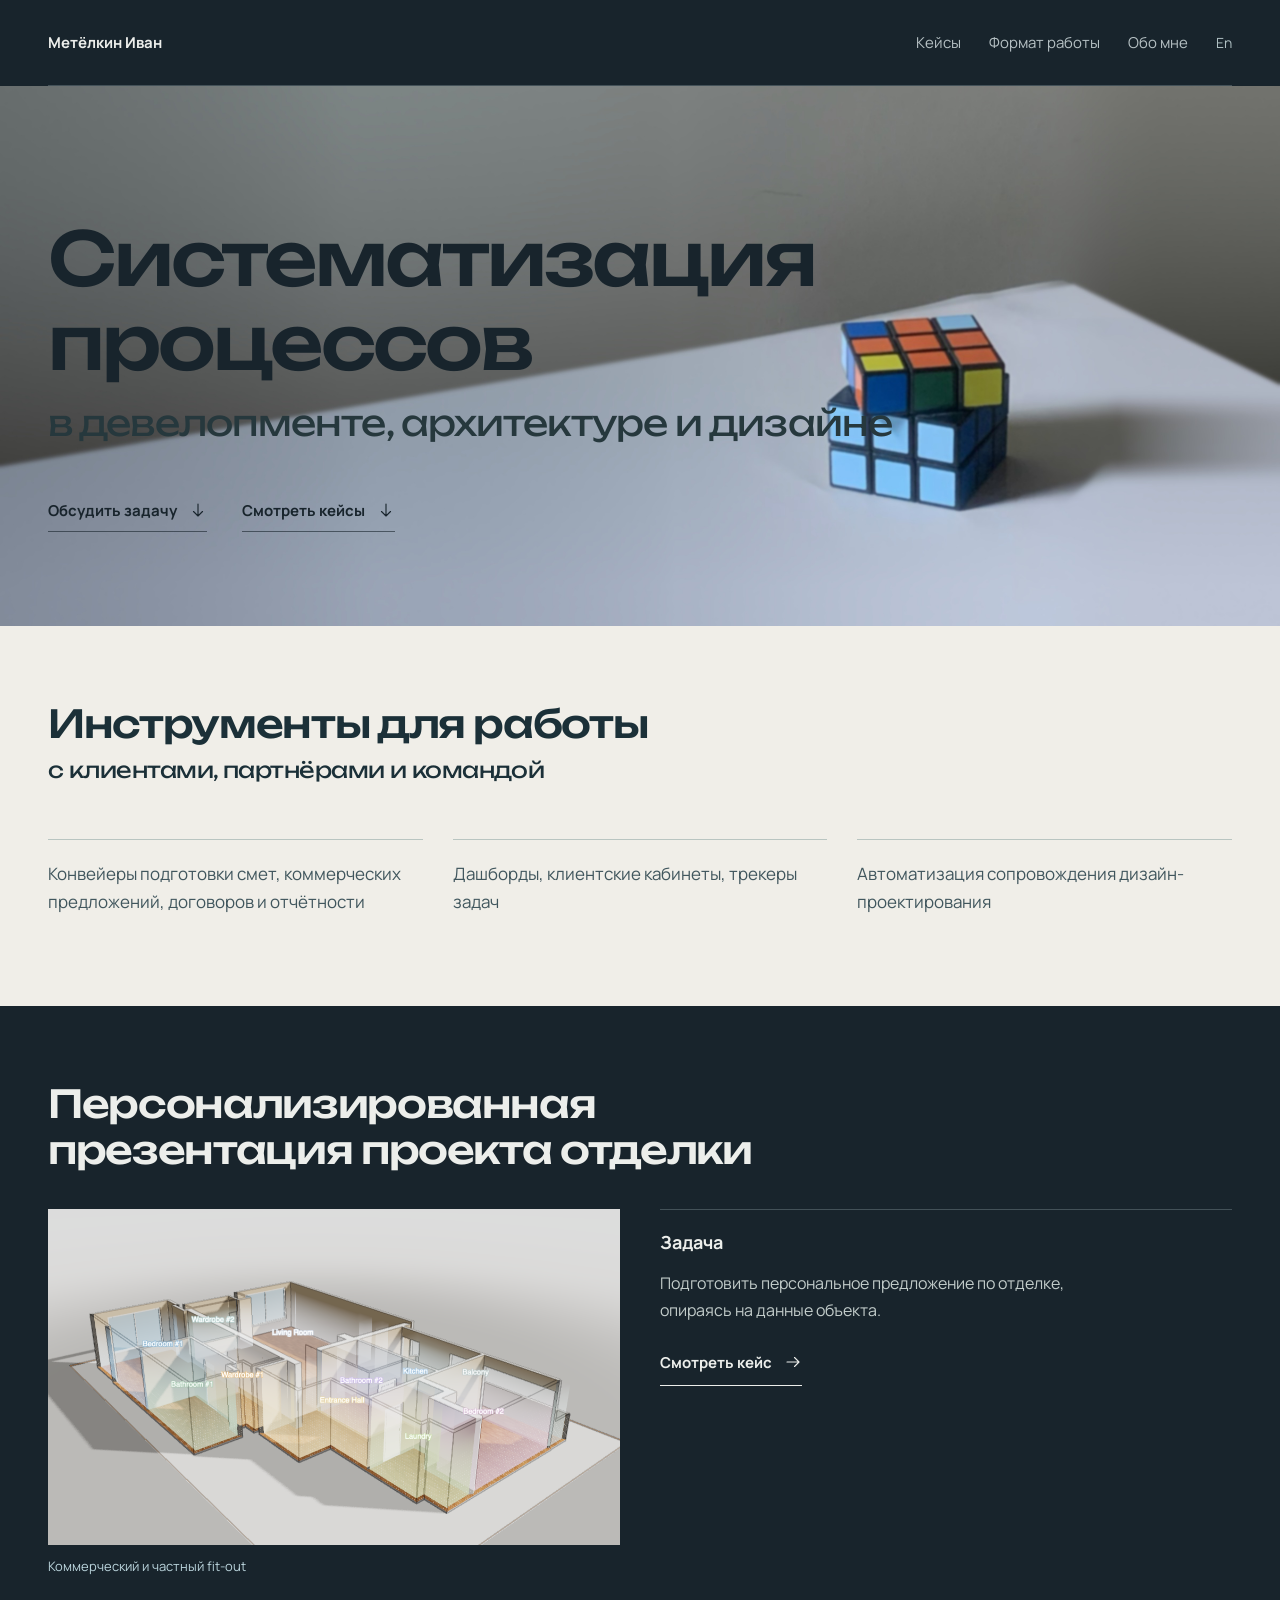
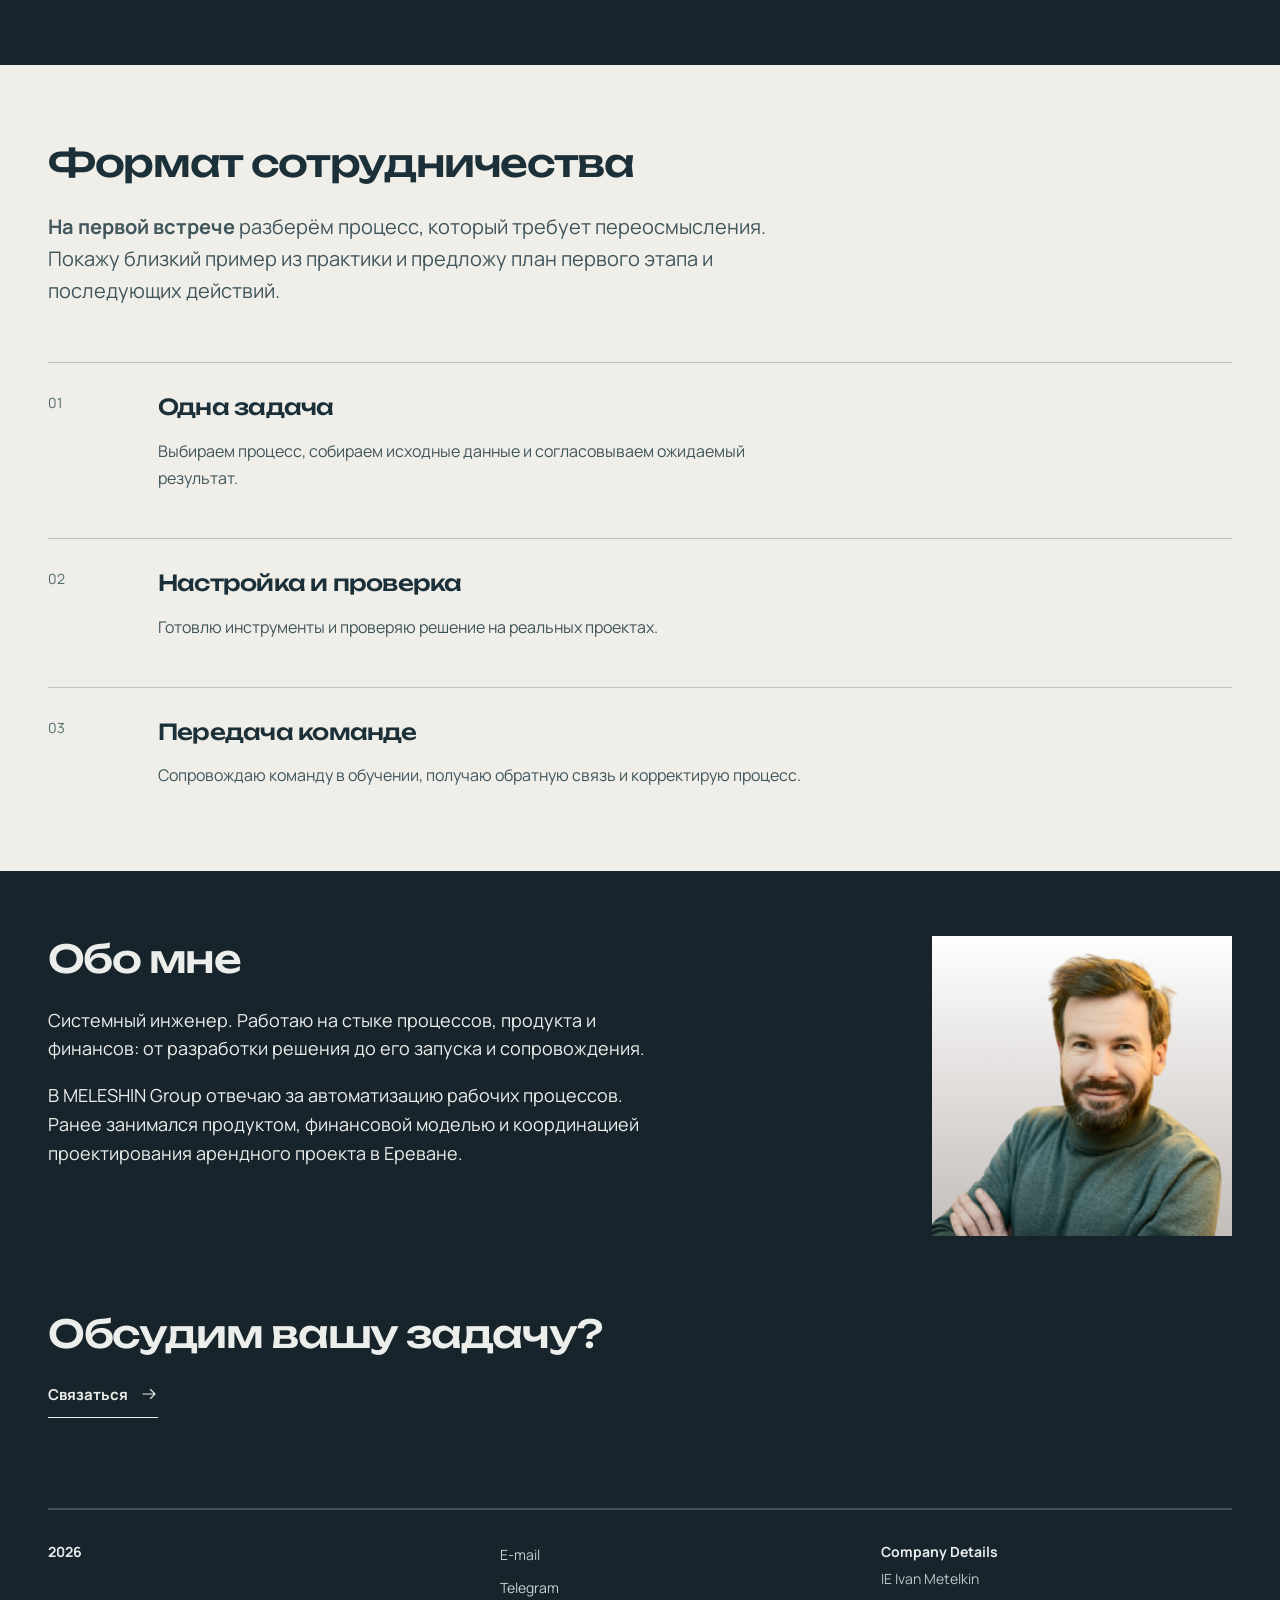
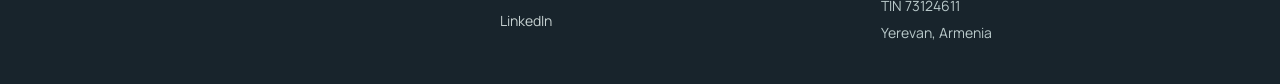
==== index.html @ 212e0ea1 "Publish English homepage and refresh portfolio" ====
<!doctype html><html lang="ru"><head><meta charset="utf-8"><meta name="viewport" content="width=device-width,initial-scale=1"><meta name="description" content="Систематизация процессов в девелопменте, архитектуре и дизайне."><title>Метелкин Иван — систематизация процессов</title><link rel="stylesheet" href="/site.css?v=19"></head><body><header class="simple-header wrap"><a class="simple-brand" href="/">Метёлкин Иван</a><nav aria-label="Навигация"><a href="/#cases">Кейсы</a><a href="/#approach">Формат работы</a><a href="/#about">Обо мне</a><a class="lang-pending" href="/en/" lang="en" aria-label="English">En</a></nav></header><main><section class="home-hero"><div class="wrap home-hero-copy"><h1>Систематизация<br>процессов <span>в девелопменте, архитектуре и дизайне</span></h1><div class="home-actions"><a href="#contact">Обсудить задачу <svg class="icon" viewBox="0 0 24 24" aria-hidden="true"><path d="M12 4v16m-6-6 6 6 6-6"/></svg></a><a href="#cases">Смотреть кейсы <svg class="icon" viewBox="0 0 24 24" aria-hidden="true"><path d="M12 4v16m-6-6 6 6 6-6"/></svg></a></div></div><img class="home-hero-image" src="/background_2400x1350_v2.jpg" alt="Кубик Рубика на светлом фоне" fetchpriority="high"></section><section class="light"><div class="wrap section tools-section"><h2>Инструменты для работы <span>с клиентами, партнёрами и командой</span></h2><div class="tools-list"><p>Конвейеры подготовки смет, коммерческих предложений, договоров и отчётности</p><p>Дашборды, клиентские кабинеты, трекеры задач</p><p>Автоматизация сопровождения дизайн-проектирования</p></div></div></section><section id="cases"><div class="wrap section case-feature"><h2>Персонализированная презентация проекта отделки</h2><div class="case-feature-grid"><figure><img src="/cases/e57/model-reference.png" alt="Модель квартиры для презентации проекта отделки"><figcaption>Коммерческий и частный fit-out</figcaption></figure><div class="case-feature-info"><h3>Задача</h3><p>Подготовить персональное предложение по отделке, опираясь на данные объекта.</p><a class="text-link" href="/cases/e57/">Смотреть кейс <svg class="icon" viewBox="0 0 24 24" aria-hidden="true"><path d="M4 12h16m-6-6 6 6-6 6"/></svg></a></div></div></div></section><section id="approach" class="light"><div class="wrap section format-section"><h2>Формат сотрудничества</h2><p class="format-lead"><b>На первой встрече</b> разберём процесс, который требует переосмысления. Покажу близкий пример из практики и предложу план первого этапа и последующих действий.</p><div class="format-steps"><article><span>01</span><div><h3>Одна задача</h3><p>Выбираем процесс, собираем исходные данные и согласовываем ожидаемый результат.</p></div></article><article><span>02</span><div><h3>Настройка и проверка</h3><p>Готовлю инструменты и проверяю решение на реальных проектах.</p></div></article><article><span>03</span><div><h3>Передача команде</h3><p>Сопровождаю команду в обучении, получаю обратную связь и корректирую процесс.</p></div></article></div></div></section><section id="about" class="wrap section home-about"><div><h2>Обо мне</h2><p>Системный инженер. Работаю на стыке процессов, продукта и финансов: от разработки решения до его запуска и сопровождения.</p><p>В MELESHIN Group отвечаю за автоматизацию рабочих процессов. Ранее занимался продуктом, финансовой моделью и координацией проектирования арендного проекта в Ереване.</p></div><img src="/portrait.png" alt="Иван Метёлкин" loading="lazy"></section><section id="contact" class="wrap home-contact"><h2>Обсудим вашу задачу?</h2><button type="button" class="text-link contact-open" id="contactOpen" aria-haspopup="dialog" aria-controls="contactDialog">Связаться <svg class="icon" viewBox="0 0 24 24" aria-hidden="true"><path d="M4 12h16m-6-6 6 6-6 6"/></svg></button></section></main><footer class="wrap footer site-footer"><div><strong>2026</strong></div><div class="footer-links"><a href="mailto:metelki@gmail.com">E-mail</a><a href="https://t.me/IvanMetelkin" target="_blank" rel="noopener noreferrer">Telegram</a><a href="https://linkedin.com/in/IvanMetelkin" target="_blank" rel="noopener noreferrer">LinkedIn</a></div><div class="company-details"><strong>Company Details</strong><span>IE Ivan Metelkin</span><span>TIN 73124611</span><span>Yerevan, Armenia</span></div></footer><dialog id="contactDialog" aria-labelledby="dialogTitle" aria-describedby="dialogNote"><div class="dialog-heading"><h2 id="dialogTitle">Связаться</h2><button type="button" class="dialog-close" id="dialogClose" aria-label="Закрыть окно">×</button></div><form id="contactForm"><label for="contactName">Имя</label><input id="contactName" name="name" autocomplete="name" required maxlength="150"><label for="contactDetails">Контакт</label><input id="contactDetails" name="contact" autocomplete="off" required maxlength="200" placeholder="E-mail, телефон или Telegram"><label for="contactQuestion">Вопрос</label><textarea id="contactQuestion" name="question" rows="5" required maxlength="3000"></textarea><label class="contact-trap" aria-hidden="true">Сайт<input name="website" tabindex="-1" autocomplete="off"></label><p id="dialogNote" role="status" aria-live="polite">Оставьте контакт, чтобы я мог ответить.</p><button type="submit" class="dialog-submit">Отправить</button></form></dialog><script src="/contact-config.js?v=2" defer></script><script src="/contact.js?v=3" defer></script></body></html>
---- site.css ----
@import url('https://fonts.googleapis.com/css2?family=Manrope:wght@400;500;600;700&family=Unbounded:wght@300;400;500;600&display=swap');
:root{--bg:#18242c;--ink:#eceeeb;--muted:#b5c0c3;--line:#435158;--accent:#bad4dc;--paper:#f0eee8;--dark:#1b3038}*{box-sizing:border-box}html{scroll-behavior:smooth}body{margin:0;background:var(--bg);color:var(--ink);font-family:Manrope,Arial,sans-serif}a{color:inherit;text-decoration:none}img{max-width:100%;display:block}.wrap{width:min(1440px,calc(100% - 96px));margin:auto}.site-header{height:86px;display:flex;align-items:center;justify-content:space-between;gap:24px;border-bottom:1px solid var(--line);font-size:12px}.wordmark{font-weight:700;letter-spacing:.035em}.wordmark span{color:var(--accent)}nav{display:flex;gap:30px;color:var(--muted)}nav a:hover,.header-cta:hover,.contact-links a:hover{color:var(--accent)}.header-cta{white-space:nowrap}.header-cta span{color:var(--accent);margin-left:8px}.hero{padding:105px 0 0}.eyebrow{font-size:11px;font-weight:700;letter-spacing:.15em;color:var(--accent);text-transform:uppercase}.hero h1,.contact h2{font:500 clamp(48px,8.6vw,120px)/1.05 Unbounded,Arial,sans-serif;letter-spacing:-.065em;margin:48px 0}.hero h1 em,.contact h2 em{color:var(--accent);font-style:normal}.hero-bottom,.contact-bottom{display:flex;align-items:end;justify-content:space-between;gap:40px}.hero-bottom p,.contact-bottom p{font-size:clamp(17px,1.5vw,21px);line-height:1.65;max-width:660px;color:#c1ccce}.arrow-link{white-space:nowrap;font-size:13px;display:flex;align-items:center;gap:18px}.arrow-link span{display:grid;place-items:center;width:54px;height:54px;border:1px solid #7a8a8c;border-radius:50%;font-size:22px}.hero-foot{margin-top:110px;border-top:1px solid var(--line);display:flex;justify-content:space-between;padding:20px 0;font-size:10px;letter-spacing:.13em;color:#99aaac}.section{padding:130px 0}.light{background:var(--paper);color:var(--dark)}.light .eyebrow{color:#5e7c83}.section-head{display:grid;grid-template-columns:1fr 2fr;gap:30px}.section h2,.contact h2{font:500 clamp(34px,4.8vw,67px)/1.12 Unbounded,Arial,sans-serif;letter-spacing:-.055em;margin:0}.lead{font-size:clamp(19px,2vw,25px);line-height:1.55;max-width:760px;margin:30px 0 0;color:#c2cdd0}.light .lead{color:#425a60}.case-list{margin-top:70px}.case-card{display:grid;grid-template-columns:1.35fr 1fr;background:#e1e4df;transition:background .2s}.case-card:hover{background:#d5dfda}.case-card img{width:100%;height:100%;min-height:400px;object-fit:cover}.case-info{padding:35px;display:flex;flex-direction:column;justify-content:center}.case-meta{display:flex;justify-content:space-between;gap:20px;font-size:10px;letter-spacing:.12em;color:#5d777b;font-weight:700}.case-info h3{font:500 clamp(27px,3vw,42px)/1.2 Unbounded,Arial,sans-serif;letter-spacing:-.05em;margin:50px 0 18px}.case-info h3 span{font-family:Arial}.case-info p,.copy{font-size:15px;line-height:1.75;color:#50636a;max-width:470px}.case-read{font-size:10px;letter-spacing:.1em;font-weight:700;margin-top:45px}.steps{display:grid;grid-template-columns:repeat(3,1fr);gap:24px;margin-top:80px}.steps article{border-top:1px solid var(--line);padding:24px 25px 0 0}.steps article>span{font-size:12px;color:var(--accent)}.steps h3{font-size:19px;margin:36px 0 10px}.steps p{font-size:14px;line-height:1.75;color:var(--muted);max-width:310px}.about-grid{display:grid;grid-template-columns:1fr 220px;gap:50px;align-items:start}.about-grid img{width:220px;max-height:300px;object-fit:cover;margin-top:30px;filter:saturate(.8)}.contact{padding:140px 0}.contact h2{font-size:clamp(40px,6vw,85px);margin:38px 0 45px}.contact-links{display:flex;gap:24px;flex-wrap:wrap;font-size:13px}.contact-links a{border-bottom:1px solid #81999d;padding-bottom:8px}.footer{border-top:1px solid var(--line);padding:25px 0 40px;display:flex;justify-content:space-between;gap:20px;color:#99aaac;font-size:10px;letter-spacing:.1em}@media(max-width:760px){.wrap{width:calc(100% - 36px)}.site-header{height:70px}.site-header nav{display:none}.wordmark{font-size:10px}.header-cta{font-size:11px}.hero{padding-top:65px}.hero h1{font-size:clamp(40px,9.5vw,70px);margin:38px 0}.hero-bottom,.contact-bottom{align-items:start;flex-direction:column;gap:18px}.hero-foot{margin-top:70px}.hero-foot span:last-child{display:none}.section{padding:80px 0}.section-head,.case-card,.about-grid{grid-template-columns:1fr}.case-list{margin-top:45px}.case-card img{min-height:0;aspect-ratio:16/10}.case-info{padding:24px}.case-info h3{margin:32px 0 15px}.case-read{margin-top:25px}.steps{grid-template-columns:1fr;margin-top:50px}.steps h3{margin-top:20px}.about-grid{gap:10px}.about-grid img{width:170px}.contact{padding:90px 0}.contact-links{gap:20px}.footer{font-size:9px}}@media(prefers-reduced-motion:reduce){html{scroll-behavior:auto}}

/* Impeccable: clearer entry point, restrained type and accessible controls. */
::selection{background:#bad4dc;color:#18242c}a:focus-visible,button:focus-visible{outline:2px solid #a5c6d0;outline-offset:5px}a{text-underline-offset:.22em}.site-header svg,.hero-project svg,.hero-link svg{width:18px;height:18px;fill:none;stroke:currentColor;stroke-width:1.5;stroke-linecap:round;stroke-linejoin:round}.header-cta{display:inline-flex;align-items:center;gap:10px}.hero{padding-top:76px}.hero-layout{display:grid;grid-template-columns:minmax(0,1fr) minmax(300px,.78fr);gap:clamp(36px,6vw,100px);align-items:center}.hero-copy h1{font-size:clamp(48px,6.5vw,94px);letter-spacing:-.04em;text-wrap:balance;margin:0 0 35px}.hero-copy p{font-size:clamp(16px,1.35vw,19px);line-height:1.7;max-width:59ch;color:#c3cdd0}.hero-link{display:inline-flex;gap:20px;align-items:center;border-bottom:1px solid #8da8ac;padding:12px 0;margin-top:20px;font-size:14px;font-weight:600}.hero-link:hover{color:#bad4dc}.hero-project{display:block;background:#dcdedc;color:#1b3038}.hero-project img{width:100%;aspect-ratio:1.34;object-fit:cover}.hero-project-caption{display:grid;grid-template-columns:1fr auto;gap:4px 15px;align-items:center;padding:18px 22px;background:#e7e9e4}.hero-project-caption span:first-child{font-size:10px;letter-spacing:.12em;color:#587278}.hero-project-caption span:nth-child(2){grid-column:1;font-size:13px;font-weight:600}.hero-project-caption svg{grid-column:2;grid-row:1 / span 2}.hero-project:hover .hero-project-caption{background:#d4e1dd}.hero-foot{margin-top:70px}.section h2,.contact h2,.case-info h3{letter-spacing:-.04em;text-wrap:balance}.section h2{max-width:16ch}.contact h2{max-width:100%;font-size:clamp(40px,6vw,85px)}.lead,.copy,.steps p{max-width:70ch}.case-card img{aspect-ratio:1.5;min-height:0}.contact{padding-top:120px}.contact h2{margin-top:0}.contact-links a{min-height:44px;display:inline-flex;align-items:center}.footer a{min-height:44px}.site-header nav a{padding:10px 0}@media(max-width:900px){.hero-layout{grid-template-columns:1fr 0.85fr;gap:30px}.hero-copy h1{font-size:clamp(44px,7vw,65px)}.hero-project img{aspect-ratio:1.1}}@media(max-width:760px){.hero{padding-top:55px}.hero-layout{grid-template-columns:1fr;gap:35px}.hero-copy h1{font-size:clamp(39px,9vw,62px);margin-bottom:24px}.hero-copy p{font-size:16px}.hero-project img{aspect-ratio:1.6}.hero-foot{margin-top:42px}.site-header{gap:12px}.header-cta svg{width:14px}.section h2{max-width:none}.section{padding:75px 0}.contact{padding:80px 0}.contact-links{display:grid;gap:4px}.case-card img{aspect-ratio:1.5}}

.icon{display:inline-block;flex:none;width:18px;height:18px;fill:none;stroke:currentColor;stroke-width:1.5;stroke-linecap:round;stroke-linejoin:round;vertical-align:middle}.header-cta .icon,.hero-link .icon,.contact-links .icon{width:18px;height:18px}.hero-copy h1{font-size:clamp(37px,4.8vw,70px);line-height:1.12;letter-spacing:-.035em}.hero-copy h1 em{color:inherit}.hero-copy p{max-width:58ch}.hero-project-caption{font-size:13px}.case-info h3{font-size:clamp(25px,2.8vw,38px)}.case-read{display:inline-flex;align-items:center;gap:10px;font-size:13px;letter-spacing:0}.project-sequence{display:grid;grid-template-columns:repeat(4,1fr);gap:12px;margin-top:42px}.project-sequence figure{margin:0}.project-sequence img{width:100%;height:104px;object-fit:cover;background:#e1e3df}.project-sequence figure:nth-child(2) img,.project-sequence figure:nth-child(4) img{object-fit:contain}.project-sequence figcaption{font-size:12px;color:#c4d0d0;margin-top:8px}.hero-foot{margin-top:38px}.contact-links a{gap:8px}.site-header nav a,.header-cta{min-height:44px;display:inline-flex;align-items:center}.case-meta{font-size:12px}.eyebrow,.hero-foot,.footer{font-size:12px}a:focus-visible,button:focus-visible{outline:3px solid #96bdc5;outline-offset:4px}.light a:focus-visible{outline-color:#365e68}@media(max-width:760px){.site-header{height:auto;min-height:70px;flex-wrap:wrap;padding:12px 0;gap:4px 14px}.site-header nav{display:flex;order:3;width:100%;gap:24px;overflow:auto}.site-header nav a{font-size:13px;white-space:nowrap}.header-cta{margin-left:auto;font-size:12px}.wordmark{font-size:11px}.hero-copy h1{font-size:clamp(35px,9vw,54px);overflow-wrap:normal}.project-sequence{gap:8px;grid-template-columns:repeat(2,1fr)}.project-sequence img{height:90px}.hero{padding-top:42px}.hero-project img{aspect-ratio:1.65}}@media(max-width:360px){.wordmark{max-width:175px;line-height:1.35}.site-header nav{gap:18px}.hero-copy h1{font-size:35px}.hero-copy p{font-size:16px}}

/* Портфолио: первый экран представляет практику целиком. */
.hero-layout{display:block}.hero-copy{max-width:1050px}.hero-copy h1{font-size:clamp(44px,7vw,96px);max-width:17ch;line-height:1.1}.hero-copy p{max-width:64ch}.hero-foot{margin-top:90px}.case-list{display:grid;gap:24px}.case-card--pending{background:#e6e7e1}.case-card--pending:hover{background:#e6e7e1}.pending-visual{min-height:330px;background:#d5ddd8;display:flex;flex-direction:column;justify-content:space-between;padding:30px;color:#526b6d}.pending-visual span:first-child{font:500 clamp(48px,6vw,86px)/1 Unbounded,Arial,sans-serif;letter-spacing:-.04em}.pending-visual span:last-child{font-size:12px;letter-spacing:.1em;font-weight:700}.case-card--pending .case-read{color:#536e70}.case-card--pending h3{font-size:clamp(24px,2.6vw,36px)}@media(max-width:760px){.hero-copy h1{font-size:clamp(38px,9vw,60px);max-width:none}.hero-foot{margin-top:60px}.pending-visual{min-height:180px}.case-list{gap:16px}}@media(max-width:360px){.hero-copy h1{font-size:36px}}

/* Personal site: the navigation and section labels carry their own hierarchy. */
.site-header{font-size:15px}.site-header nav{gap:26px}.site-header nav a{font-size:15px}.header-cta{font-size:14px}.wordmark{font-size:13px}.icon{display:inline-block;width:18px;height:18px;fill:none;stroke:currentColor;stroke-width:1.5;stroke-linecap:round;stroke-linejoin:round;vertical-align:middle}.intro{padding:100px 0 105px;display:grid;grid-template-columns:minmax(0,2fr) minmax(220px,.8fr);gap:65px;align-items:end}.intro h1,.page-intro h1{font:500 clamp(43px,5.5vw,78px)/1.12 Unbounded,Arial,sans-serif;letter-spacing:-.04em;margin:0;max-width:18ch;text-wrap:balance}.intro-lead,.page-intro>p{font-size:clamp(18px,1.7vw,22px);line-height:1.6;color:#c4cfd0;max-width:65ch;margin:32px 0}.intro-aside{border-top:1px solid #809194;padding-top:18px;color:#c5d2d1}.intro-aside p{font-size:18px;line-height:1.5}.intro-aside span,.project-meta{font-size:12px;letter-spacing:.1em}.text-link{display:inline-flex;gap:12px;align-items:center;font-size:15px;font-weight:700;border-bottom:1px solid currentColor;padding:12px 0}.text-link:hover{opacity:.72}.problem{display:grid;grid-template-columns:1fr 1fr;gap:10%}.problem h2,.section-title h2,.list-heading h2,.about-page h2{font:500 clamp(29px,3vw,42px)/1.2 Unbounded,Arial,sans-serif;letter-spacing:-.035em;margin:0}.problem .lead{font-size:18px;color:#40565d}.problem-list{padding-top:5px}.problem-list p,.capability-list p{border-top:1px solid #b9c5c1;margin:0;padding:18px 0;font-size:17px}.section-title{display:grid;grid-template-columns:1fr 1fr;gap:35px}.section-title p{max-width:65ch;font-size:18px;line-height:1.65;margin:0;color:#c1cdce}.capability-list{margin:55px 0 30px;display:grid;grid-template-columns:1fr 1fr;gap:0 38px}.capability-list p{border-color:#52636b}.list-heading{display:flex;align-items:center;justify-content:space-between;gap:20px;margin-bottom:35px}.project-row{display:grid;grid-template-columns:1fr 1fr;gap:40px;align-items:center;border-top:1px solid #b9c5c1;padding-top:26px}.project-row img{width:100%;aspect-ratio:1.7;object-fit:cover}.project-row h3{font:500 clamp(22px,2.4vw,34px)/1.25 Unbounded,Arial,sans-serif;letter-spacing:-.035em;margin:24px 0 15px}.project-row p,.about-page p,.format-steps p{font-size:16px;line-height:1.7;max-width:65ch}.project-row p{color:#425b61}.project-meta{color:#4e696c;font-weight:700}.read-more{font-size:14px;font-weight:700;display:inline-flex;gap:9px;align-items:center;margin-top:20px}.page-intro{padding:100px 0 85px}.page-intro h1{max-width:22ch}.page-end{padding:65px 0 90px}.page-end p{max-width:60ch;color:#c2cdd0;font-size:18px;line-height:1.6}.format-steps article{display:grid;grid-template-columns:80px 1fr;gap:30px;border-top:1px solid #b9c5c1;padding:30px 0}.format-steps article span{font-size:14px;color:#4e696c}.format-steps h2{font:500 26px/1.25 Unbounded,Arial,sans-serif;letter-spacing:-.035em;margin:0}.format-steps p{color:#40565d}.about-page{display:grid;grid-template-columns:2fr 1fr;gap:12%;align-items:start}.about-page img{width:100%;max-width:320px}.about-page p{color:#40565d}.contact-page{min-height:65vh}.contact-page .contact-links{margin-top:40px}.contact h2{font-size:clamp(32px,4vw,52px)}@media(max-width:760px){.site-header nav{display:flex;order:3;width:100%;gap:18px;overflow:auto}.site-header nav a{font-size:14px;white-space:nowrap}.site-header{height:auto;min-height:70px;flex-wrap:wrap;padding:12px 0;gap:6px 12px}.header-cta{margin-left:auto}.intro{grid-template-columns:1fr;padding:65px 0;gap:45px}.intro h1,.page-intro h1{font-size:clamp(36px,9vw,55px);overflow-wrap:anywhere}.intro-aside{max-width:380px}.problem,.section-title,.about-page{grid-template-columns:1fr;gap:32px}.capability-list{grid-template-columns:1fr;margin:40px 0 24px}.list-heading{align-items:end}.project-row{grid-template-columns:1fr;gap:20px}.project-row img{aspect-ratio:1.65}.project-row h3{margin:14px 0}.page-intro{padding:65px 0}.format-steps article{grid-template-columns:45px 1fr;gap:15px}.about-page img{max-width:220px}.section{padding:75px 0}}
@media(max-width:760px){.project-row>div,.project-row img{min-width:0;max-width:100%}.project-row h3{overflow-wrap:anywhere}}

.intro-aside{border:0;padding:0}.intro-portrait{width:100%;aspect-ratio:1;object-fit:cover;object-position:center;max-width:370px}.intro-aside p{margin:15px 0 0;font-size:15px}.site-footer{display:grid;grid-template-columns:1.2fr 1fr 1fr;gap:30px;align-items:start;letter-spacing:0;font-size:14px;line-height:1.65}.site-footer>div{display:flex;flex-direction:column;align-items:flex-start;gap:4px}.site-footer strong{font-size:13px;color:#e8edeb}.site-footer a{min-height:0;padding:3px 0;color:#c6d1d1}.company-details span{color:#b9c9ca}@media(max-width:760px){.intro-aside{display:grid;grid-template-columns:minmax(0,190px) 1fr;gap:18px;align-items:end}.intro-aside p{font-size:14px}.site-footer{grid-template-columns:1fr 1fr;font-size:14px;gap:28px}.company-details{grid-column:1/-1}}@media(max-width:360px){.intro-aside{grid-template-columns:minmax(0,150px) 1fr}}

.experience{display:grid;grid-template-columns:1fr 1.25fr;gap:9%;align-items:start}.experience h2{font:500 clamp(29px,3vw,42px)/1.2 Unbounded,Arial,sans-serif;letter-spacing:-.035em;margin:0}.experience p{font-size:16px;line-height:1.7;color:#40565d}.experience-list article{border-top:1px solid #b9c5c1;padding:22px 0}.experience-list h3{font-size:19px;margin:0}.capability-list strong{color:#f2f3ed}.capability-list p{font-size:16px;line-height:1.7}.about-page h3{margin-top:40px;font-size:21px}@media(max-width:760px){.experience{grid-template-columns:1fr;gap:42px}}

/* Одностраничная главная: кейс и формат работы без лишних переходов. */
.simple-header{display:flex;align-items:center;justify-content:space-between;gap:24px;min-height:86px;border-bottom:1px solid var(--line)}.simple-brand{font-size:15px;font-weight:700;white-space:nowrap}.simple-header nav{display:flex;align-items:center;gap:28px;font-size:15px}.simple-header nav a{padding:12px 0}.lang-pending{color:#aebfc2;font-size:14px}.home-hero-copy{padding-top:95px;padding-bottom:75px}.home-hero h1{font:500 clamp(37px,5.8vw,82px)/1.13 Unbounded,Arial,sans-serif;letter-spacing:-.04em;max-width:19ch;text-wrap:balance;margin:0}.home-actions{display:flex;gap:35px;flex-wrap:wrap;margin-top:44px}.home-actions a{display:inline-flex;align-items:center;gap:12px;border-bottom:1px solid #8da8ac;padding:10px 0;font-size:15px;font-weight:700}.home-actions a:hover{color:var(--accent)}.home-hero-media{width:100%;height:clamp(250px,34vw,500px);background:#d8ddda;display:flex;align-items:end;padding:24px max(48px,calc((100vw - 1440px)/2));color:#526a6c}.home-hero-media span{font-size:13px}.tools-section h2,.format-section h2,.list-heading h2{font:500 clamp(29px,3vw,42px)/1.2 Unbounded,Arial,sans-serif;letter-spacing:-.035em;margin:0;max-width:26ch}.tools-list{margin-top:55px;display:grid;grid-template-columns:repeat(3,minmax(0,1fr));gap:30px}.tools-list p{margin:0;border-top:1px solid #b9c5c1;padding-top:20px;font-size:17px;line-height:1.65;color:#40565d}.format-lead{font-size:20px;line-height:1.6;color:#40565d;max-width:60ch;margin:25px 0 55px}.format-steps h3{font:500 22px/1.3 Unbounded,Arial,sans-serif;letter-spacing:-.035em;margin:0}.format-steps p{font-size:16px}.project-row p{color:#c2ccca}.project-meta{color:#bad4dc}.project-row{border-color:var(--line)}.project-row .read-more{color:var(--ink)}.format-section .format-steps article{border-color:#b9c5c1}.site-footer{scroll-margin-top:30px}@media(max-width:760px){.simple-header{min-height:70px;padding:12px 0;flex-wrap:wrap;gap:4px 16px}.simple-header nav{width:100%;gap:18px;overflow-x:auto}.simple-header nav a{white-space:nowrap;font-size:14px}.home-hero-copy{padding-top:55px;padding-bottom:45px}.home-hero h1{font-size:clamp(34px,8vw,56px);overflow-wrap:anywhere}.home-actions{gap:24px;margin-top:30px}.home-hero-media{height:260px;padding:18px}.tools-list{grid-template-columns:1fr;gap:0;margin-top:32px}.tools-list p{padding:18px 0}.format-lead{font-size:18px;margin-bottom:35px}.project-row p{color:#c2ccca}}

.home-hero h1 span,.tools-section h2 span{display:block;font-size:.57em;line-height:1.28;letter-spacing:-.025em;margin-top:.42em}.home-hero{position:relative;width:100%;max-width:none;min-height:clamp(460px,60svh,660px);margin:0;display:flex;align-items:flex-start;overflow:hidden;background:#d4d7d3;color:#18242c}.home-hero-image{position:absolute;inset:0;width:100%;height:100%;object-fit:cover;object-position:center 62%}.home-hero-copy{position:relative;z-index:1;padding-top:clamp(54px,6vw,90px);padding-bottom:40px}.home-hero h1{color:#18242c}.home-hero h1 span{color:#26383d;font-size:.48em;font-weight:300;line-height:1.3}.home-actions a{color:#18242c;border-color:rgba(24,36,44,.6)}.section{padding-top:75px;padding-bottom:90px}.home-contact{padding:75px 0 90px;border-bottom:1px solid var(--line)}.home-contact h2{font:500 clamp(29px,3vw,42px)/1.2 Unbounded,Arial,sans-serif;letter-spacing:-.035em;margin:0 0 15px}.site-footer strong{font-size:14px}.site-footer{padding-top:30px}@media(max-width:760px){.home-hero{width:100%;min-height:0;margin:0;display:block;background:#d4d7d3}.home-hero-image{position:relative;inset:auto;width:100%;height:260px;object-position:74% 56%;object-fit:cover}.home-hero-copy{padding-top:54px;padding-bottom:36px}.home-hero h1{max-width:15ch}.home-actions{gap:22px;flex-direction:column;align-items:flex-start;margin-top:28px}.section{padding-top:50px;padding-bottom:65px}.home-contact{padding:55px 0 65px}.home-hero h1 span,.tools-section h2 span{font-size:.65em}}

.home-hero h1 span,.tools-section h2 span{font-weight:400}.format-section{padding-bottom:35px}.first-meeting{border-top:1px solid #b9c5c1;padding-top:22px;margin:22px 0 0;font-size:16px;line-height:1.7;color:#40565d;max-width:70ch}.home-contact{padding-top:45px}.case-feature h2{font:500 clamp(29px,3vw,42px)/1.2 Unbounded,Arial,sans-serif;letter-spacing:-.035em;max-width:23ch;margin:0 0 35px}.case-feature-grid{display:grid;grid-template-columns:1fr 1fr;gap:40px;align-items:start}.case-feature-grid figure{margin:0}.case-feature-grid img{width:100%;aspect-ratio:1.7;object-fit:cover}.case-feature-grid figcaption{font-size:13px;color:#bad4dc;margin-top:12px}.case-feature-info{border-top:1px solid var(--line);padding-top:20px}.case-feature-info h3{font-size:18px;margin:0}.case-feature-info p{font-size:16px;line-height:1.7;color:#c2ccca;max-width:44ch}.contact-open{font-family:inherit;color:inherit;background:none;border:0;border-bottom:1px solid currentColor;cursor:pointer}.contact-open:focus-visible,.dialog-close:focus-visible,.dialog-submit:focus-visible,input:focus-visible,textarea:focus-visible{outline:3px solid #91b8c0;outline-offset:3px}#contactDialog{border:0;padding:32px;width:min(520px,calc(100% - 32px));max-height:calc(100% - 32px);background:#f0eee8;color:#1b3038}#contactDialog::backdrop{background:rgba(10,18,23,.72)}.dialog-heading{display:flex;justify-content:space-between;align-items:start;gap:20px}.dialog-heading h2{font:500 28px/1.2 Unbounded,Arial,sans-serif;letter-spacing:-.035em;margin:0 0 25px}.dialog-close{border:0;background:transparent;color:#1b3038;min-width:44px;min-height:44px;font-size:28px;cursor:pointer}#contactForm{display:grid;gap:10px}#contactForm label{font-size:14px;font-weight:700;margin-top:8px}#contactForm input,#contactForm textarea{width:100%;font:inherit;font-size:16px;color:#1b3038;background:#fff;border:1px solid #9baead;border-radius:0;padding:12px}#contactForm textarea{resize:vertical}#dialogNote{font-size:13px;color:#405b60;line-height:1.5;margin:8px 0}.dialog-submit{justify-self:start;border:0;background:#1b3038;color:#fff;padding:13px 18px;font:inherit;font-size:14px;font-weight:700;cursor:pointer}@media(max-width:760px){.case-feature-grid{grid-template-columns:1fr;gap:25px}.case-feature h2{font-size:clamp(25px,7vw,34px)}.format-section{padding-bottom:25px}.home-contact{padding-top:35px}#contactDialog{padding:22px}}

.all-cases-link{margin-top:32px}

.home-about{display:grid;grid-template-columns:minmax(0,1fr) minmax(180px,300px);gap:clamp(32px,8vw,120px);align-items:start;padding-top:65px;padding-bottom:30px}.home-about h2{font:500 clamp(29px,3vw,42px)/1.2 Unbounded,sans-serif;margin:0 0 24px}.home-about p{max-width:620px;font-size:18px;line-height:1.6}.home-about img{display:block;width:100%;height:auto}.home-contact{padding-top:45px}@media(max-width:600px){.home-about{grid-template-columns:1fr;gap:24px}.home-about img{max-width:300px}.home-about p{font-size:16px}}

.contact-trap{position:absolute!important;width:1px;height:1px;padding:0!important;margin:-1px!important;overflow:hidden;clip:rect(0,0,0,0);white-space:nowrap;border:0}
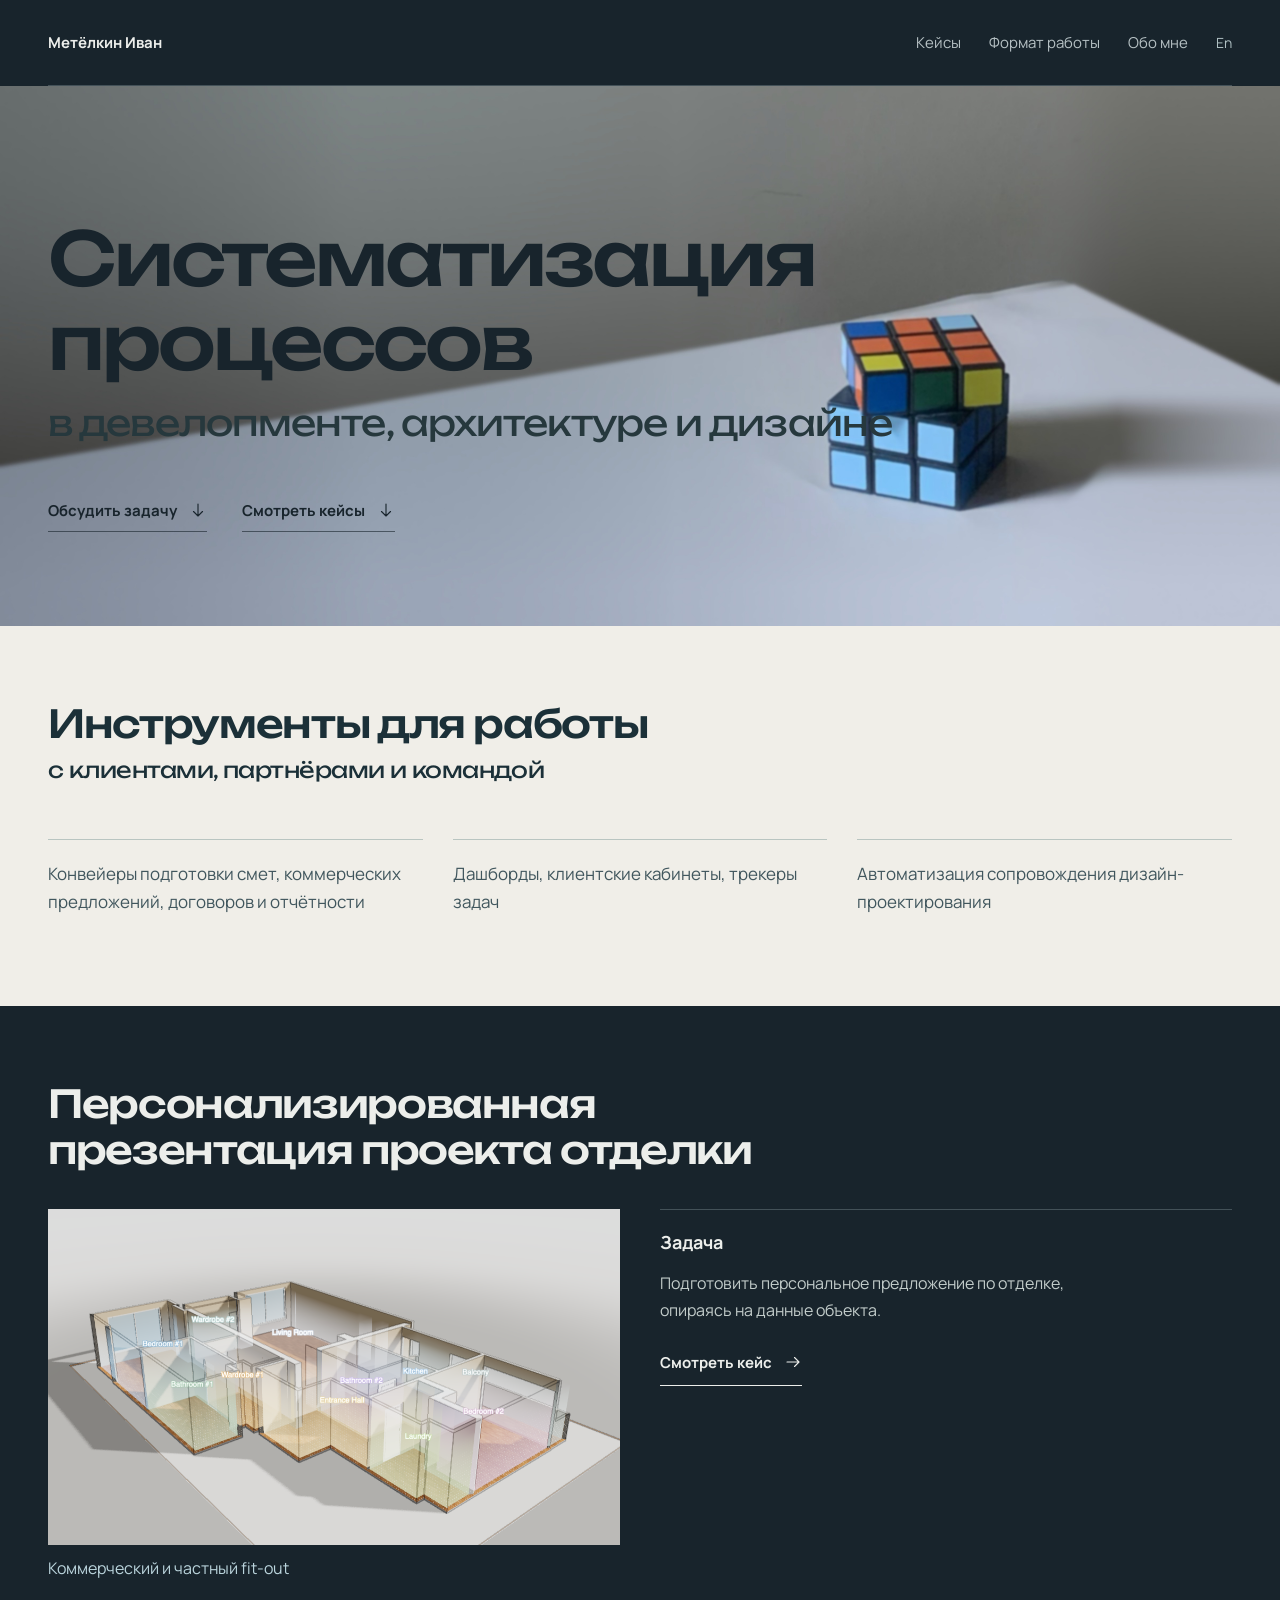
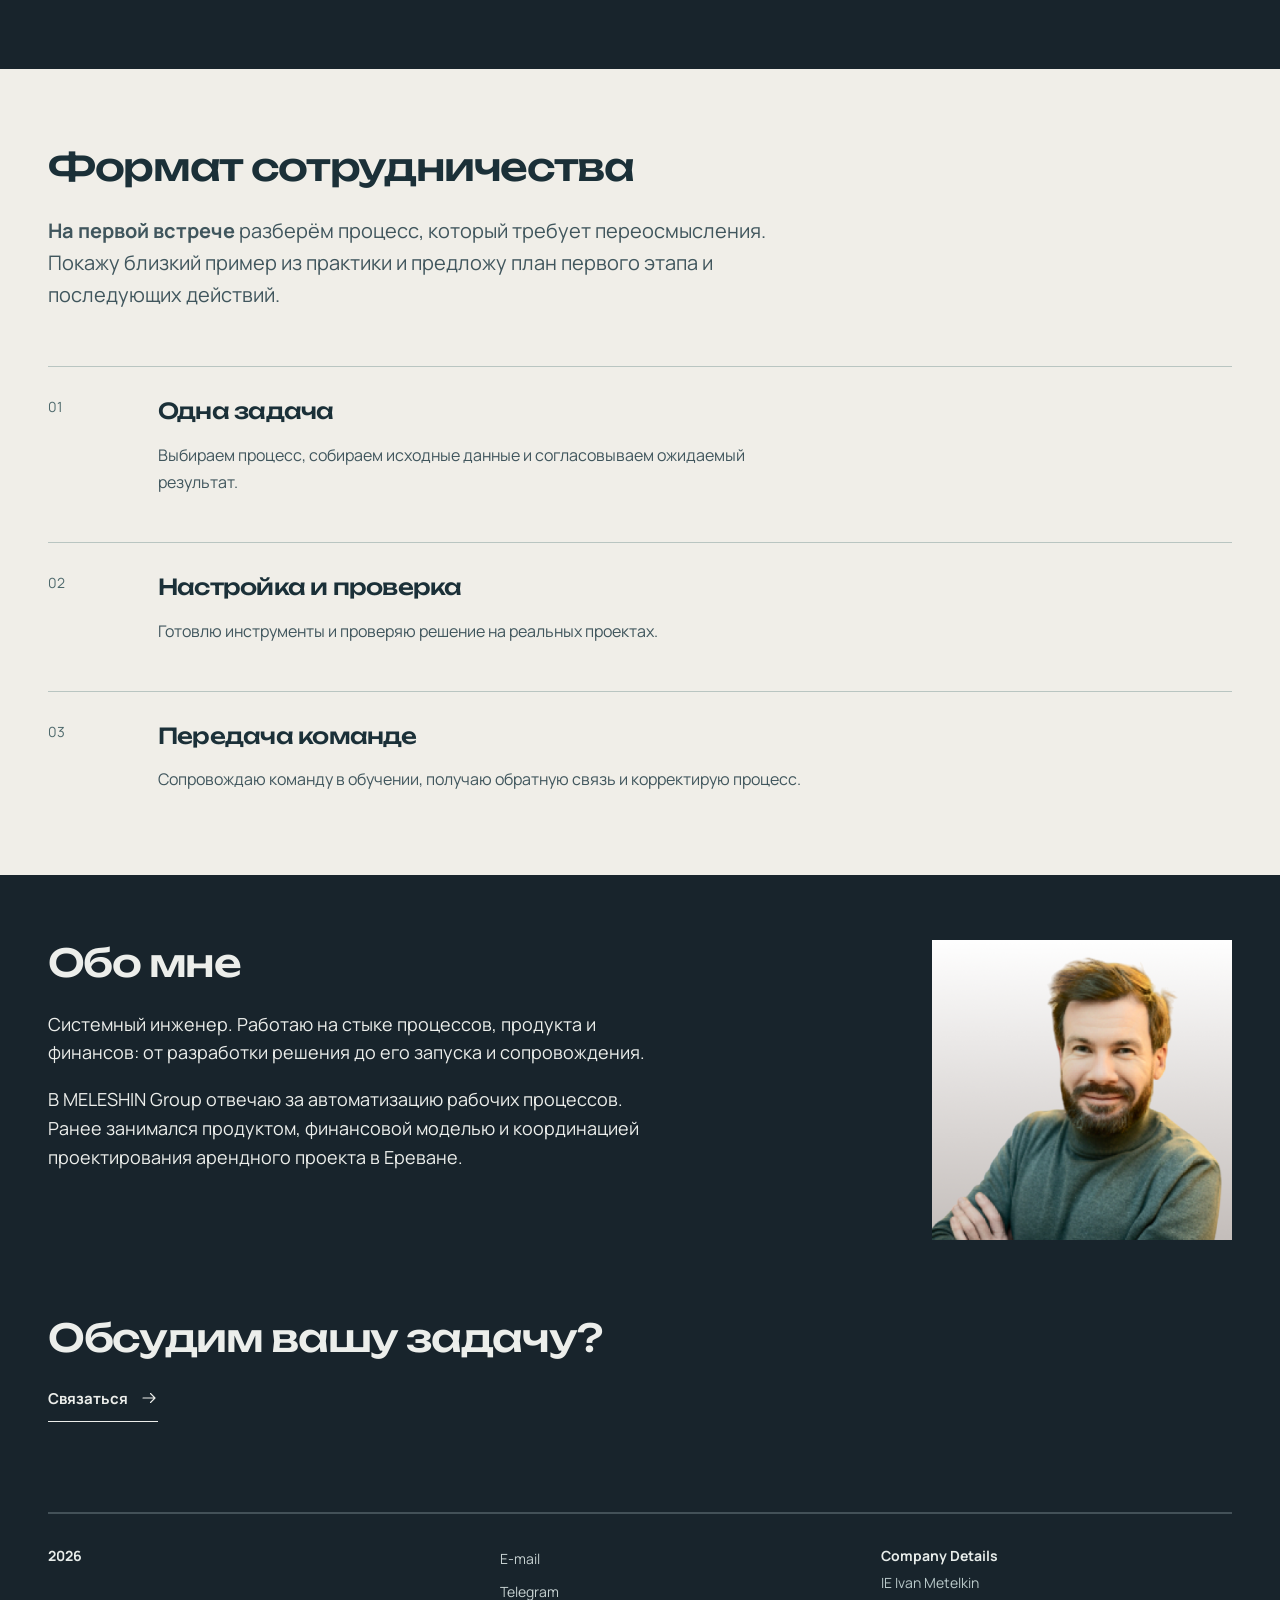
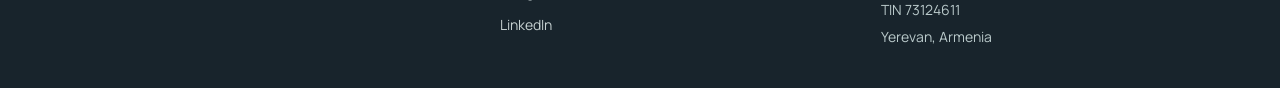
==== commit 35ee3a8f: "Add English fit-out case page" ====
--- a/index.html
+++ b/index.html
@@ -1 +1 @@
-<!doctype html><html lang="ru"><head><meta charset="utf-8"><meta name="viewport" content="width=device-width,initial-scale=1"><meta name="description" content="Систематизация процессов в девелопменте, архитектуре и дизайне."><title>Метелкин Иван — систематизация процессов</title><link rel="stylesheet" href="/site.css?v=19"></head><body><header class="simple-header wrap"><a class="simple-brand" href="/">Метёлкин Иван</a><nav aria-label="Навигация"><a href="/#cases">Кейсы</a><a href="/#approach">Формат работы</a><a href="/#about">Обо мне</a><a class="lang-pending" href="/en/" lang="en" aria-label="English">En</a></nav></header><main><section class="home-hero"><div class="wrap home-hero-copy"><h1>Систематизация<br>процессов <span>в девелопменте, архитектуре и дизайне</span></h1><div class="home-actions"><a href="#contact">Обсудить задачу <svg class="icon" viewBox="0 0 24 24" aria-hidden="true"><path d="M12 4v16m-6-6 6 6 6-6"/></svg></a><a href="#cases">Смотреть кейсы <svg class="icon" viewBox="0 0 24 24" aria-hidden="true"><path d="M12 4v16m-6-6 6 6 6-6"/></svg></a></div></div><img class="home-hero-image" src="/background_2400x1350_v2.jpg" alt="Кубик Рубика на светлом фоне" fetchpriority="high"></section><section class="light"><div class="wrap section tools-section"><h2>Инструменты для работы <span>с клиентами, партнёрами и командой</span></h2><div class="tools-list"><p>Конвейеры подготовки смет, коммерческих предложений, договоров и отчётности</p><p>Дашборды, клиентские кабинеты, трекеры задач</p><p>Автоматизация сопровождения дизайн-проектирования</p></div></div></section><section id="cases"><div class="wrap section case-feature"><h2>Персонализированная презентация проекта отделки</h2><div class="case-feature-grid"><figure><img src="/cases/e57/model-reference.png" alt="Модель квартиры для презентации проекта отделки"><figcaption>Коммерческий и частный fit-out</figcaption></figure><div class="case-feature-info"><h3>Задача</h3><p>Подготовить персональное предложение по отделке, опираясь на данные объекта.</p><a class="text-link" href="/cases/e57/">Смотреть кейс <svg class="icon" viewBox="0 0 24 24" aria-hidden="true"><path d="M4 12h16m-6-6 6 6-6 6"/></svg></a></div></div></div></section><section id="approach" class="light"><div class="wrap section format-section"><h2>Формат сотрудничества</h2><p class="format-lead"><b>На первой встрече</b> разберём процесс, который требует переосмысления. Покажу близкий пример из практики и предложу план первого этапа и последующих действий.</p><div class="format-steps"><article><span>01</span><div><h3>Одна задача</h3><p>Выбираем процесс, собираем исходные данные и согласовываем ожидаемый результат.</p></div></article><article><span>02</span><div><h3>Настройка и проверка</h3><p>Готовлю инструменты и проверяю решение на реальных проектах.</p></div></article><article><span>03</span><div><h3>Передача команде</h3><p>Сопровождаю команду в обучении, получаю обратную связь и корректирую процесс.</p></div></article></div></div></section><section id="about" class="wrap section home-about"><div><h2>Обо мне</h2><p>Системный инженер. Работаю на стыке процессов, продукта и финансов: от разработки решения до его запуска и сопровождения.</p><p>В MELESHIN Group отвечаю за автоматизацию рабочих процессов. Ранее занимался продуктом, финансовой моделью и координацией проектирования арендного проекта в Ереване.</p></div><img src="/portrait.png" alt="Иван Метёлкин" loading="lazy"></section><section id="contact" class="wrap home-contact"><h2>Обсудим вашу задачу?</h2><button type="button" class="text-link contact-open" id="contactOpen" aria-haspopup="dialog" aria-controls="contactDialog">Связаться <svg class="icon" viewBox="0 0 24 24" aria-hidden="true"><path d="M4 12h16m-6-6 6 6-6 6"/></svg></button></section></main><footer class="wrap footer site-footer"><div><strong>2026</strong></div><div class="footer-links"><a href="mailto:metelki@gmail.com">E-mail</a><a href="https://t.me/IvanMetelkin" target="_blank" rel="noopener noreferrer">Telegram</a><a href="https://linkedin.com/in/IvanMetelkin" target="_blank" rel="noopener noreferrer">LinkedIn</a></div><div class="company-details"><strong>Company Details</strong><span>IE Ivan Metelkin</span><span>TIN 73124611</span><span>Yerevan, Armenia</span></div></footer><dialog id="contactDialog" aria-labelledby="dialogTitle" aria-describedby="dialogNote"><div class="dialog-heading"><h2 id="dialogTitle">Связаться</h2><button type="button" class="dialog-close" id="dialogClose" aria-label="Закрыть окно">×</button></div><form id="contactForm"><label for="contactName">Имя</label><input id="contactName" name="name" autocomplete="name" required maxlength="150"><label for="contactDetails">Контакт</label><input id="contactDetails" name="contact" autocomplete="off" required maxlength="200" placeholder="E-mail, телефон или Telegram"><label for="contactQuestion">Вопрос</label><textarea id="contactQuestion" name="question" rows="5" required maxlength="3000"></textarea><label class="contact-trap" aria-hidden="true">Сайт<input name="website" tabindex="-1" autocomplete="off"></label><p id="dialogNote" role="status" aria-live="polite">Оставьте контакт, чтобы я мог ответить.</p><button type="submit" class="dialog-submit">Отправить</button></form></dialog><script src="/contact-config.js?v=2" defer></script><script src="/contact.js?v=3" defer></script></body></html>+<!doctype html><html lang="ru"><head><meta charset="utf-8"><meta name="viewport" content="width=device-width,initial-scale=1"><meta name="description" content="Систематизация процессов в девелопменте, архитектуре и дизайне."><title>Метелкин Иван — систематизация процессов</title><link rel="stylesheet" href="/site.css?v=22"></head><body><header class="simple-header wrap"><a class="simple-brand" href="/">Метёлкин Иван</a><nav aria-label="Навигация"><a href="/#cases">Кейсы</a><a href="/#approach">Формат работы</a><a href="/#about">Обо мне</a><a class="lang-pending" href="/en/" lang="en" aria-label="English">En</a></nav></header><main><section class="home-hero"><div class="wrap home-hero-copy"><h1>Систематизация<br>процессов <span>в девелопменте, архитектуре и дизайне</span></h1><div class="home-actions"><a href="#contact">Обсудить задачу <svg class="icon" viewBox="0 0 24 24" aria-hidden="true"><path d="M12 4v16m-6-6 6 6 6-6"/></svg></a><a href="#cases">Смотреть кейсы <svg class="icon" viewBox="0 0 24 24" aria-hidden="true"><path d="M12 4v16m-6-6 6 6 6-6"/></svg></a></div></div><img class="home-hero-image" src="/background_2400x1350_v2.jpg" alt="Кубик Рубика на светлом фоне" fetchpriority="high"></section><section class="light"><div class="wrap section tools-section"><h2>Инструменты для работы <span>с клиентами, партнёрами и командой</span></h2><div class="tools-list"><p>Конвейеры подготовки смет, коммерческих предложений, договоров и отчётности</p><p>Дашборды, клиентские кабинеты, трекеры задач</p><p>Автоматизация сопровождения дизайн-проектирования</p></div></div></section><section id="cases"><div class="wrap section case-feature"><h2>Персонализированная презентация проекта отделки</h2><div class="case-feature-grid"><figure><img src="/cases/e57/model-reference.png" alt="Модель квартиры для презентации проекта отделки"><figcaption>Коммерческий и частный fit-out</figcaption></figure><div class="case-feature-info"><h3>Задача</h3><p>Подготовить персональное предложение по отделке, опираясь на данные объекта.</p><a class="text-link" href="/cases/e57/">Смотреть кейс <svg class="icon" viewBox="0 0 24 24" aria-hidden="true"><path d="M4 12h16m-6-6 6 6-6 6"/></svg></a></div></div></div></section><section id="approach" class="light"><div class="wrap section format-section"><h2>Формат сотрудничества</h2><p class="format-lead"><b>На первой встрече</b> разберём процесс, который требует переосмысления. Покажу близкий пример из практики и предложу план первого этапа и последующих действий.</p><div class="format-steps"><article><span>01</span><div><h3>Одна задача</h3><p>Выбираем процесс, собираем исходные данные и согласовываем ожидаемый результат.</p></div></article><article><span>02</span><div><h3>Настройка и проверка</h3><p>Готовлю инструменты и проверяю решение на реальных проектах.</p></div></article><article><span>03</span><div><h3>Передача команде</h3><p>Сопровождаю команду в обучении, получаю обратную связь и корректирую процесс.</p></div></article></div></div></section><section id="about" class="wrap section home-about"><div><h2>Обо мне</h2><p>Системный инженер. Работаю на стыке процессов, продукта и финансов: от разработки решения до его запуска и сопровождения.</p><p>В MELESHIN Group отвечаю за автоматизацию рабочих процессов. Ранее занимался продуктом, финансовой моделью и координацией проектирования арендного проекта в Ереване.</p></div><img src="/portrait.png" alt="Иван Метёлкин" loading="lazy"></section><section id="contact" class="wrap home-contact"><h2>Обсудим вашу задачу?</h2><button type="button" class="text-link contact-open" id="contactOpen" aria-haspopup="dialog" aria-controls="contactDialog">Связаться <svg class="icon" viewBox="0 0 24 24" aria-hidden="true"><path d="M4 12h16m-6-6 6 6-6 6"/></svg></button></section></main><footer class="wrap footer site-footer"><div><strong>2026</strong></div><div class="footer-links"><a href="mailto:metelki@gmail.com">E-mail</a><a href="https://t.me/IvanMetelkin" target="_blank" rel="noopener noreferrer">Telegram</a><a href="https://linkedin.com/in/IvanMetelkin" target="_blank" rel="noopener noreferrer">LinkedIn</a></div><div class="company-details"><strong>Company Details</strong><span>IE Ivan Metelkin</span><span>TIN 73124611</span><span>Yerevan, Armenia</span></div></footer><dialog id="contactDialog" aria-labelledby="dialogTitle" aria-describedby="dialogNote"><div class="dialog-heading"><h2 id="dialogTitle">Связаться</h2><button type="button" class="dialog-close" id="dialogClose" aria-label="Закрыть окно">×</button></div><form id="contactForm"><label for="contactName">Имя</label><input id="contactName" name="name" autocomplete="name" required maxlength="150"><label for="contactDetails">Контакт</label><input id="contactDetails" name="contact" autocomplete="off" required maxlength="200" placeholder="E-mail, телефон или Telegram"><label for="contactQuestion">Вопрос</label><textarea id="contactQuestion" name="question" rows="5" required maxlength="3000"></textarea><label class="contact-trap" aria-hidden="true">Сайт<input name="website" tabindex="-1" autocomplete="off"></label><p id="dialogNote" role="status" aria-live="polite">Оставьте контакт, чтобы я мог ответить.</p><button type="submit" class="dialog-submit">Отправить</button></form></dialog><script src="/contact-config.js?v=2" defer></script><script src="/contact.js?v=4" defer></script></body></html>
--- a/site.css
+++ b/site.css
@@ -2,9 +2,9 @@
 :root{--bg:#18242c;--ink:#eceeeb;--muted:#b5c0c3;--line:#435158;--accent:#bad4dc;--paper:#f0eee8;--dark:#1b3038}*{box-sizing:border-box}html{scroll-behavior:smooth}body{margin:0;background:var(--bg);color:var(--ink);font-family:Manrope,Arial,sans-serif}a{color:inherit;text-decoration:none}img{max-width:100%;display:block}.wrap{width:min(1440px,calc(100% - 96px));margin:auto}.site-header{height:86px;display:flex;align-items:center;justify-content:space-between;gap:24px;border-bottom:1px solid var(--line);font-size:12px}.wordmark{font-weight:700;letter-spacing:.035em}.wordmark span{color:var(--accent)}nav{display:flex;gap:30px;color:var(--muted)}nav a:hover,.header-cta:hover,.contact-links a:hover{color:var(--accent)}.header-cta{white-space:nowrap}.header-cta span{color:var(--accent);margin-left:8px}.hero{padding:105px 0 0}.eyebrow{font-size:11px;font-weight:700;letter-spacing:.15em;color:var(--accent);text-transform:uppercase}.hero h1,.contact h2{font:500 clamp(48px,8.6vw,120px)/1.05 Unbounded,Arial,sans-serif;letter-spacing:-.065em;margin:48px 0}.hero h1 em,.contact h2 em{color:var(--accent);font-style:normal}.hero-bottom,.contact-bottom{display:flex;align-items:end;justify-content:space-between;gap:40px}.hero-bottom p,.contact-bottom p{font-size:clamp(17px,1.5vw,21px);line-height:1.65;max-width:660px;color:#c1ccce}.arrow-link{white-space:nowrap;font-size:13px;display:flex;align-items:center;gap:18px}.arrow-link span{display:grid;place-items:center;width:54px;height:54px;border:1px solid #7a8a8c;border-radius:50%;font-size:22px}.hero-foot{margin-top:110px;border-top:1px solid var(--line);display:flex;justify-content:space-between;padding:20px 0;font-size:10px;letter-spacing:.13em;color:#99aaac}.section{padding:130px 0}.light{background:var(--paper);color:var(--dark)}.light .eyebrow{color:#5e7c83}.section-head{display:grid;grid-template-columns:1fr 2fr;gap:30px}.section h2,.contact h2{font:500 clamp(34px,4.8vw,67px)/1.12 Unbounded,Arial,sans-serif;letter-spacing:-.055em;margin:0}.lead{font-size:clamp(19px,2vw,25px);line-height:1.55;max-width:760px;margin:30px 0 0;color:#c2cdd0}.light .lead{color:#425a60}.case-list{margin-top:70px}.case-card{display:grid;grid-template-columns:1.35fr 1fr;background:#e1e4df;transition:background .2s}.case-card:hover{background:#d5dfda}.case-card img{width:100%;height:100%;min-height:400px;object-fit:cover}.case-info{padding:35px;display:flex;flex-direction:column;justify-content:center}.case-meta{display:flex;justify-content:space-between;gap:20px;font-size:10px;letter-spacing:.12em;color:#5d777b;font-weight:700}.case-info h3{font:500 clamp(27px,3vw,42px)/1.2 Unbounded,Arial,sans-serif;letter-spacing:-.05em;margin:50px 0 18px}.case-info h3 span{font-family:Arial}.case-info p,.copy{font-size:15px;line-height:1.75;color:#50636a;max-width:470px}.case-read{font-size:10px;letter-spacing:.1em;font-weight:700;margin-top:45px}.steps{display:grid;grid-template-columns:repeat(3,1fr);gap:24px;margin-top:80px}.steps article{border-top:1px solid var(--line);padding:24px 25px 0 0}.steps article>span{font-size:12px;color:var(--accent)}.steps h3{font-size:19px;margin:36px 0 10px}.steps p{font-size:14px;line-height:1.75;color:var(--muted);max-width:310px}.about-grid{display:grid;grid-template-columns:1fr 220px;gap:50px;align-items:start}.about-grid img{width:220px;max-height:300px;object-fit:cover;margin-top:30px;filter:saturate(.8)}.contact{padding:140px 0}.contact h2{font-size:clamp(40px,6vw,85px);margin:38px 0 45px}.contact-links{display:flex;gap:24px;flex-wrap:wrap;font-size:13px}.contact-links a{border-bottom:1px solid #81999d;padding-bottom:8px}.footer{border-top:1px solid var(--line);padding:25px 0 40px;display:flex;justify-content:space-between;gap:20px;color:#99aaac;font-size:10px;letter-spacing:.1em}@media(max-width:760px){.wrap{width:calc(100% - 36px)}.site-header{height:70px}.site-header nav{display:none}.wordmark{font-size:10px}.header-cta{font-size:11px}.hero{padding-top:65px}.hero h1{font-size:clamp(40px,9.5vw,70px);margin:38px 0}.hero-bottom,.contact-bottom{align-items:start;flex-direction:column;gap:18px}.hero-foot{margin-top:70px}.hero-foot span:last-child{display:none}.section{padding:80px 0}.section-head,.case-card,.about-grid{grid-template-columns:1fr}.case-list{margin-top:45px}.case-card img{min-height:0;aspect-ratio:16/10}.case-info{padding:24px}.case-info h3{margin:32px 0 15px}.case-read{margin-top:25px}.steps{grid-template-columns:1fr;margin-top:50px}.steps h3{margin-top:20px}.about-grid{gap:10px}.about-grid img{width:170px}.contact{padding:90px 0}.contact-links{gap:20px}.footer{font-size:9px}}@media(prefers-reduced-motion:reduce){html{scroll-behavior:auto}}
 
 /* Impeccable: clearer entry point, restrained type and accessible controls. */
-::selection{background:#bad4dc;color:#18242c}a:focus-visible,button:focus-visible{outline:2px solid #a5c6d0;outline-offset:5px}a{text-underline-offset:.22em}.site-header svg,.hero-project svg,.hero-link svg{width:18px;height:18px;fill:none;stroke:currentColor;stroke-width:1.5;stroke-linecap:round;stroke-linejoin:round}.header-cta{display:inline-flex;align-items:center;gap:10px}.hero{padding-top:76px}.hero-layout{display:grid;grid-template-columns:minmax(0,1fr) minmax(300px,.78fr);gap:clamp(36px,6vw,100px);align-items:center}.hero-copy h1{font-size:clamp(48px,6.5vw,94px);letter-spacing:-.04em;text-wrap:balance;margin:0 0 35px}.hero-copy p{font-size:clamp(16px,1.35vw,19px);line-height:1.7;max-width:59ch;color:#c3cdd0}.hero-link{display:inline-flex;gap:20px;align-items:center;border-bottom:1px solid #8da8ac;padding:12px 0;margin-top:20px;font-size:14px;font-weight:600}.hero-link:hover{color:#bad4dc}.hero-project{display:block;background:#dcdedc;color:#1b3038}.hero-project img{width:100%;aspect-ratio:1.34;object-fit:cover}.hero-project-caption{display:grid;grid-template-columns:1fr auto;gap:4px 15px;align-items:center;padding:18px 22px;background:#e7e9e4}.hero-project-caption span:first-child{font-size:10px;letter-spacing:.12em;color:#587278}.hero-project-caption span:nth-child(2){grid-column:1;font-size:13px;font-weight:600}.hero-project-caption svg{grid-column:2;grid-row:1 / span 2}.hero-project:hover .hero-project-caption{background:#d4e1dd}.hero-foot{margin-top:70px}.section h2,.contact h2,.case-info h3{letter-spacing:-.04em;text-wrap:balance}.section h2{max-width:16ch}.contact h2{max-width:100%;font-size:clamp(40px,6vw,85px)}.lead,.copy,.steps p{max-width:70ch}.case-card img{aspect-ratio:1.5;min-height:0}.contact{padding-top:120px}.contact h2{margin-top:0}.contact-links a{min-height:44px;display:inline-flex;align-items:center}.footer a{min-height:44px}.site-header nav a{padding:10px 0}@media(max-width:900px){.hero-layout{grid-template-columns:1fr 0.85fr;gap:30px}.hero-copy h1{font-size:clamp(44px,7vw,65px)}.hero-project img{aspect-ratio:1.1}}@media(max-width:760px){.hero{padding-top:55px}.hero-layout{grid-template-columns:1fr;gap:35px}.hero-copy h1{font-size:clamp(39px,9vw,62px);margin-bottom:24px}.hero-copy p{font-size:16px}.hero-project img{aspect-ratio:1.6}.hero-foot{margin-top:42px}.site-header{gap:12px}.header-cta svg{width:14px}.section h2{max-width:none}.section{padding:75px 0}.contact{padding:80px 0}.contact-links{display:grid;gap:4px}.case-card img{aspect-ratio:1.5}}
+::selection{background:#bad4dc;color:#18242c}a:focus-visible,button:focus-visible{outline:2px solid #a5c6d0;outline-offset:5px}a{text-underline-offset:.22em}.site-header svg,.hero-project svg,.hero-link svg{width:18px;height:18px;fill:none;stroke:currentColor;stroke-width:1.5;stroke-linecap:round;stroke-linejoin:round}.header-cta{display:inline-flex;align-items:center;gap:10px}.hero{padding-top:76px}.hero-layout{display:grid;grid-template-columns:minmax(0,1fr) minmax(300px,.78fr);gap:clamp(36px,6vw,100px);align-items:center}.hero-copy h1{font-size:clamp(48px,6.5vw,94px);letter-spacing:-.04em;text-wrap:balance;margin:0 0 35px}.hero-copy p{font-size:clamp(16px,1.35vw,19px);line-height:1.7;max-width:59ch;color:#c3cdd0}.hero-link{display:inline-flex;gap:20px;align-items:center;border-bottom:1px solid #8da8ac;padding:12px 0;margin-top:20px;font-size:14px;font-weight:600}.hero-link:hover{color:#bad4dc}.hero-project{display:block;background:#dcdedc;color:#1b3038}.hero-project img{width:100%;aspect-ratio:1.34;object-fit:cover}.hero-project-caption{display:grid;grid-template-columns:1fr auto;gap:4px 15px;align-items:center;padding:18px 22px;background:#e7e9e4}.hero-project-caption span:first-child{font-size:12px;letter-spacing:.12em;color:#587278}.hero-project-caption span:nth-child(2){grid-column:1;font-size:13px;font-weight:600}.hero-project-caption svg{grid-column:2;grid-row:1 / span 2}.hero-project:hover .hero-project-caption{background:#d4e1dd}.hero-foot{margin-top:70px}.section h2,.contact h2,.case-info h3{letter-spacing:-.04em;text-wrap:balance}.section h2{max-width:16ch}.contact h2{max-width:100%;font-size:clamp(40px,6vw,85px)}.lead,.copy,.steps p{max-width:70ch}.case-card img{aspect-ratio:1.5;min-height:0}.contact{padding-top:120px}.contact h2{margin-top:0}.contact-links a{min-height:44px;display:inline-flex;align-items:center}.footer a{min-height:44px}.site-header nav a{padding:10px 0}@media(max-width:900px){.hero-layout{grid-template-columns:1fr 0.85fr;gap:30px}.hero-copy h1{font-size:clamp(44px,7vw,65px)}.hero-project img{aspect-ratio:1.1}}@media(max-width:760px){.hero{padding-top:55px}.hero-layout{grid-template-columns:1fr;gap:35px}.hero-copy h1{font-size:clamp(39px,9vw,62px);margin-bottom:24px}.hero-copy p{font-size:16px}.hero-project img{aspect-ratio:1.6}.hero-foot{margin-top:42px}.site-header{gap:12px}.header-cta svg{width:14px}.section h2{max-width:none}.section{padding:75px 0}.contact{padding:80px 0}.contact-links{display:grid;gap:4px}.case-card img{aspect-ratio:1.5}}
 
-.icon{display:inline-block;flex:none;width:18px;height:18px;fill:none;stroke:currentColor;stroke-width:1.5;stroke-linecap:round;stroke-linejoin:round;vertical-align:middle}.header-cta .icon,.hero-link .icon,.contact-links .icon{width:18px;height:18px}.hero-copy h1{font-size:clamp(37px,4.8vw,70px);line-height:1.12;letter-spacing:-.035em}.hero-copy h1 em{color:inherit}.hero-copy p{max-width:58ch}.hero-project-caption{font-size:13px}.case-info h3{font-size:clamp(25px,2.8vw,38px)}.case-read{display:inline-flex;align-items:center;gap:10px;font-size:13px;letter-spacing:0}.project-sequence{display:grid;grid-template-columns:repeat(4,1fr);gap:12px;margin-top:42px}.project-sequence figure{margin:0}.project-sequence img{width:100%;height:104px;object-fit:cover;background:#e1e3df}.project-sequence figure:nth-child(2) img,.project-sequence figure:nth-child(4) img{object-fit:contain}.project-sequence figcaption{font-size:12px;color:#c4d0d0;margin-top:8px}.hero-foot{margin-top:38px}.contact-links a{gap:8px}.site-header nav a,.header-cta{min-height:44px;display:inline-flex;align-items:center}.case-meta{font-size:12px}.eyebrow,.hero-foot,.footer{font-size:12px}a:focus-visible,button:focus-visible{outline:3px solid #96bdc5;outline-offset:4px}.light a:focus-visible{outline-color:#365e68}@media(max-width:760px){.site-header{height:auto;min-height:70px;flex-wrap:wrap;padding:12px 0;gap:4px 14px}.site-header nav{display:flex;order:3;width:100%;gap:24px;overflow:auto}.site-header nav a{font-size:13px;white-space:nowrap}.header-cta{margin-left:auto;font-size:12px}.wordmark{font-size:11px}.hero-copy h1{font-size:clamp(35px,9vw,54px);overflow-wrap:normal}.project-sequence{gap:8px;grid-template-columns:repeat(2,1fr)}.project-sequence img{height:90px}.hero{padding-top:42px}.hero-project img{aspect-ratio:1.65}}@media(max-width:360px){.wordmark{max-width:175px;line-height:1.35}.site-header nav{gap:18px}.hero-copy h1{font-size:35px}.hero-copy p{font-size:16px}}
+.icon{display:inline-block;flex:none;width:18px;height:18px;fill:none;stroke:currentColor;stroke-width:1.5;stroke-linecap:round;stroke-linejoin:round;vertical-align:middle}.header-cta .icon,.hero-link .icon,.contact-links .icon{width:18px;height:18px}.hero-copy h1{font-size:clamp(37px,4.8vw,70px);line-height:1.12;letter-spacing:-.035em}.hero-copy h1 em{color:inherit}.hero-copy p{max-width:58ch}.hero-project-caption{font-size:13px}.case-info h3{font-size:clamp(25px,2.8vw,38px)}.case-read{display:inline-flex;align-items:center;gap:10px;font-size:13px;letter-spacing:0}.project-sequence{display:grid;grid-template-columns:repeat(4,1fr);gap:12px;margin-top:42px}.project-sequence figure{margin:0}.project-sequence img{width:100%;height:104px;object-fit:cover;background:#e1e3df}.project-sequence figure:nth-child(2) img,.project-sequence figure:nth-child(4) img{object-fit:contain}.project-sequence figcaption{font-size:14px;color:#c4d0d0;margin-top:8px}.hero-foot{margin-top:38px}.contact-links a{gap:8px}.site-header nav a,.header-cta{min-height:44px;display:inline-flex;align-items:center}.case-meta{font-size:12px}.eyebrow,.hero-foot,.footer{font-size:12px}a:focus-visible,button:focus-visible{outline:3px solid #96bdc5;outline-offset:4px}.light a:focus-visible{outline-color:#365e68}@media(max-width:760px){.site-header{height:auto;min-height:70px;flex-wrap:wrap;padding:12px 0;gap:4px 14px}.site-header nav{display:flex;order:3;width:100%;gap:24px;overflow:auto}.site-header nav a{font-size:13px;white-space:nowrap}.header-cta{margin-left:auto;font-size:12px}.wordmark{font-size:11px}.hero-copy h1{font-size:clamp(35px,9vw,54px);overflow-wrap:normal}.project-sequence{gap:8px;grid-template-columns:repeat(2,1fr)}.project-sequence img{height:90px}.hero{padding-top:42px}.hero-project img{aspect-ratio:1.65}}@media(max-width:360px){.wordmark{max-width:175px;line-height:1.35}.site-header nav{gap:18px}.hero-copy h1{font-size:35px}.hero-copy p{font-size:16px}}
 
 /* Портфолио: первый экран представляет практику целиком. */
 .hero-layout{display:block}.hero-copy{max-width:1050px}.hero-copy h1{font-size:clamp(44px,7vw,96px);max-width:17ch;line-height:1.1}.hero-copy p{max-width:64ch}.hero-foot{margin-top:90px}.case-list{display:grid;gap:24px}.case-card--pending{background:#e6e7e1}.case-card--pending:hover{background:#e6e7e1}.pending-visual{min-height:330px;background:#d5ddd8;display:flex;flex-direction:column;justify-content:space-between;padding:30px;color:#526b6d}.pending-visual span:first-child{font:500 clamp(48px,6vw,86px)/1 Unbounded,Arial,sans-serif;letter-spacing:-.04em}.pending-visual span:last-child{font-size:12px;letter-spacing:.1em;font-weight:700}.case-card--pending .case-read{color:#536e70}.case-card--pending h3{font-size:clamp(24px,2.6vw,36px)}@media(max-width:760px){.hero-copy h1{font-size:clamp(38px,9vw,60px);max-width:none}.hero-foot{margin-top:60px}.pending-visual{min-height:180px}.case-list{gap:16px}}@media(max-width:360px){.hero-copy h1{font-size:36px}}
@@ -22,7 +22,7 @@
 
 .home-hero h1 span,.tools-section h2 span{display:block;font-size:.57em;line-height:1.28;letter-spacing:-.025em;margin-top:.42em}.home-hero{position:relative;width:100%;max-width:none;min-height:clamp(460px,60svh,660px);margin:0;display:flex;align-items:flex-start;overflow:hidden;background:#d4d7d3;color:#18242c}.home-hero-image{position:absolute;inset:0;width:100%;height:100%;object-fit:cover;object-position:center 62%}.home-hero-copy{position:relative;z-index:1;padding-top:clamp(54px,6vw,90px);padding-bottom:40px}.home-hero h1{color:#18242c}.home-hero h1 span{color:#26383d;font-size:.48em;font-weight:300;line-height:1.3}.home-actions a{color:#18242c;border-color:rgba(24,36,44,.6)}.section{padding-top:75px;padding-bottom:90px}.home-contact{padding:75px 0 90px;border-bottom:1px solid var(--line)}.home-contact h2{font:500 clamp(29px,3vw,42px)/1.2 Unbounded,Arial,sans-serif;letter-spacing:-.035em;margin:0 0 15px}.site-footer strong{font-size:14px}.site-footer{padding-top:30px}@media(max-width:760px){.home-hero{width:100%;min-height:0;margin:0;display:block;background:#d4d7d3}.home-hero-image{position:relative;inset:auto;width:100%;height:260px;object-position:74% 56%;object-fit:cover}.home-hero-copy{padding-top:54px;padding-bottom:36px}.home-hero h1{max-width:15ch}.home-actions{gap:22px;flex-direction:column;align-items:flex-start;margin-top:28px}.section{padding-top:50px;padding-bottom:65px}.home-contact{padding:55px 0 65px}.home-hero h1 span,.tools-section h2 span{font-size:.65em}}
 
-.home-hero h1 span,.tools-section h2 span{font-weight:400}.format-section{padding-bottom:35px}.first-meeting{border-top:1px solid #b9c5c1;padding-top:22px;margin:22px 0 0;font-size:16px;line-height:1.7;color:#40565d;max-width:70ch}.home-contact{padding-top:45px}.case-feature h2{font:500 clamp(29px,3vw,42px)/1.2 Unbounded,Arial,sans-serif;letter-spacing:-.035em;max-width:23ch;margin:0 0 35px}.case-feature-grid{display:grid;grid-template-columns:1fr 1fr;gap:40px;align-items:start}.case-feature-grid figure{margin:0}.case-feature-grid img{width:100%;aspect-ratio:1.7;object-fit:cover}.case-feature-grid figcaption{font-size:13px;color:#bad4dc;margin-top:12px}.case-feature-info{border-top:1px solid var(--line);padding-top:20px}.case-feature-info h3{font-size:18px;margin:0}.case-feature-info p{font-size:16px;line-height:1.7;color:#c2ccca;max-width:44ch}.contact-open{font-family:inherit;color:inherit;background:none;border:0;border-bottom:1px solid currentColor;cursor:pointer}.contact-open:focus-visible,.dialog-close:focus-visible,.dialog-submit:focus-visible,input:focus-visible,textarea:focus-visible{outline:3px solid #91b8c0;outline-offset:3px}#contactDialog{border:0;padding:32px;width:min(520px,calc(100% - 32px));max-height:calc(100% - 32px);background:#f0eee8;color:#1b3038}#contactDialog::backdrop{background:rgba(10,18,23,.72)}.dialog-heading{display:flex;justify-content:space-between;align-items:start;gap:20px}.dialog-heading h2{font:500 28px/1.2 Unbounded,Arial,sans-serif;letter-spacing:-.035em;margin:0 0 25px}.dialog-close{border:0;background:transparent;color:#1b3038;min-width:44px;min-height:44px;font-size:28px;cursor:pointer}#contactForm{display:grid;gap:10px}#contactForm label{font-size:14px;font-weight:700;margin-top:8px}#contactForm input,#contactForm textarea{width:100%;font:inherit;font-size:16px;color:#1b3038;background:#fff;border:1px solid #9baead;border-radius:0;padding:12px}#contactForm textarea{resize:vertical}#dialogNote{font-size:13px;color:#405b60;line-height:1.5;margin:8px 0}.dialog-submit{justify-self:start;border:0;background:#1b3038;color:#fff;padding:13px 18px;font:inherit;font-size:14px;font-weight:700;cursor:pointer}@media(max-width:760px){.case-feature-grid{grid-template-columns:1fr;gap:25px}.case-feature h2{font-size:clamp(25px,7vw,34px)}.format-section{padding-bottom:25px}.home-contact{padding-top:35px}#contactDialog{padding:22px}}
+.home-hero h1 span,.tools-section h2 span{font-weight:400}.format-section{padding-bottom:35px}.first-meeting{border-top:1px solid #b9c5c1;padding-top:22px;margin:22px 0 0;font-size:16px;line-height:1.7;color:#40565d;max-width:70ch}.home-contact{padding-top:45px}.case-feature h2{font:500 clamp(29px,3vw,42px)/1.2 Unbounded,Arial,sans-serif;letter-spacing:-.035em;max-width:23ch;margin:0 0 35px}.case-feature-grid{display:grid;grid-template-columns:1fr 1fr;gap:40px;align-items:start}.case-feature-grid figure{margin:0}.case-feature-grid img{width:100%;aspect-ratio:1.7;object-fit:cover}.case-feature-grid figcaption{font-size:16px;color:#bad4dc;margin-top:12px}.case-feature-info{border-top:1px solid var(--line);padding-top:20px}.case-feature-info h3{font-size:18px;margin:0}.case-feature-info p{font-size:16px;line-height:1.7;color:#c2ccca;max-width:44ch}.contact-open{font-family:inherit;color:inherit;background:none;border:0;border-bottom:1px solid currentColor;cursor:pointer}.contact-open:focus-visible,.dialog-close:focus-visible,.dialog-submit:focus-visible,input:focus-visible,textarea:focus-visible{outline:3px solid #91b8c0;outline-offset:3px}#contactDialog{border:0;padding:32px;width:min(520px,calc(100% - 32px));max-height:calc(100% - 32px);background:#f0eee8;color:#1b3038}#contactDialog::backdrop{background:rgba(10,18,23,.72)}.dialog-heading{display:flex;justify-content:space-between;align-items:start;gap:20px}.dialog-heading h2{font:500 28px/1.2 Unbounded,Arial,sans-serif;letter-spacing:-.035em;margin:0 0 25px}.dialog-close{border:0;background:transparent;color:#1b3038;min-width:44px;min-height:44px;font-size:28px;cursor:pointer}#contactForm{display:grid;gap:10px}#contactForm label{font-size:14px;font-weight:700;margin-top:8px}#contactForm input,#contactForm textarea{width:100%;font:inherit;font-size:16px;color:#1b3038;background:#fff;border:1px solid #9baead;border-radius:0;padding:12px}#contactForm textarea{resize:vertical}#dialogNote{font-size:14px;color:#405b60;line-height:1.5;margin:8px 0}.dialog-submit{justify-self:start;border:0;background:#1b3038;color:#fff;padding:13px 18px;font:inherit;font-size:14px;font-weight:700;cursor:pointer}@media(max-width:760px){.case-feature-grid{grid-template-columns:1fr;gap:25px}.case-feature h2{font-size:clamp(25px,7vw,34px)}.format-section{padding-bottom:25px}.home-contact{padding-top:35px}#contactDialog{padding:22px}}
 
 .all-cases-link{margin-top:32px}
 
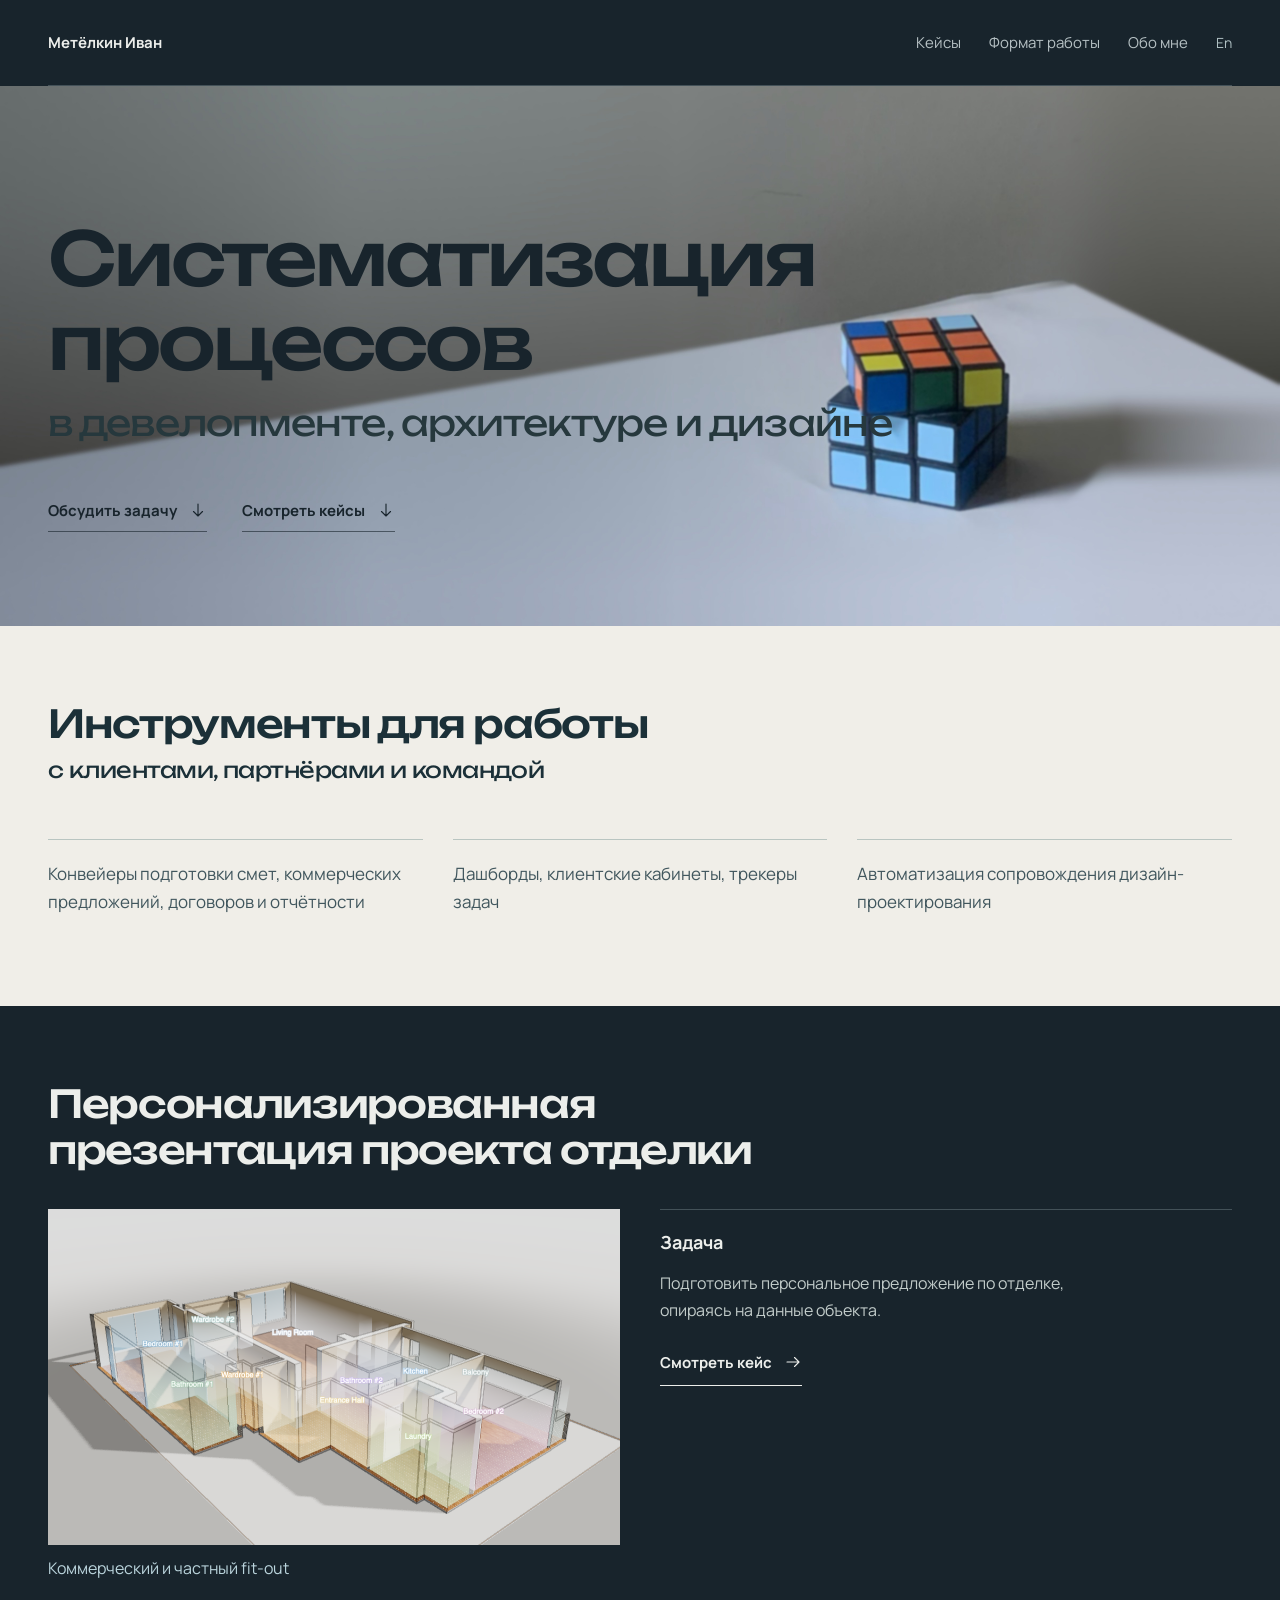
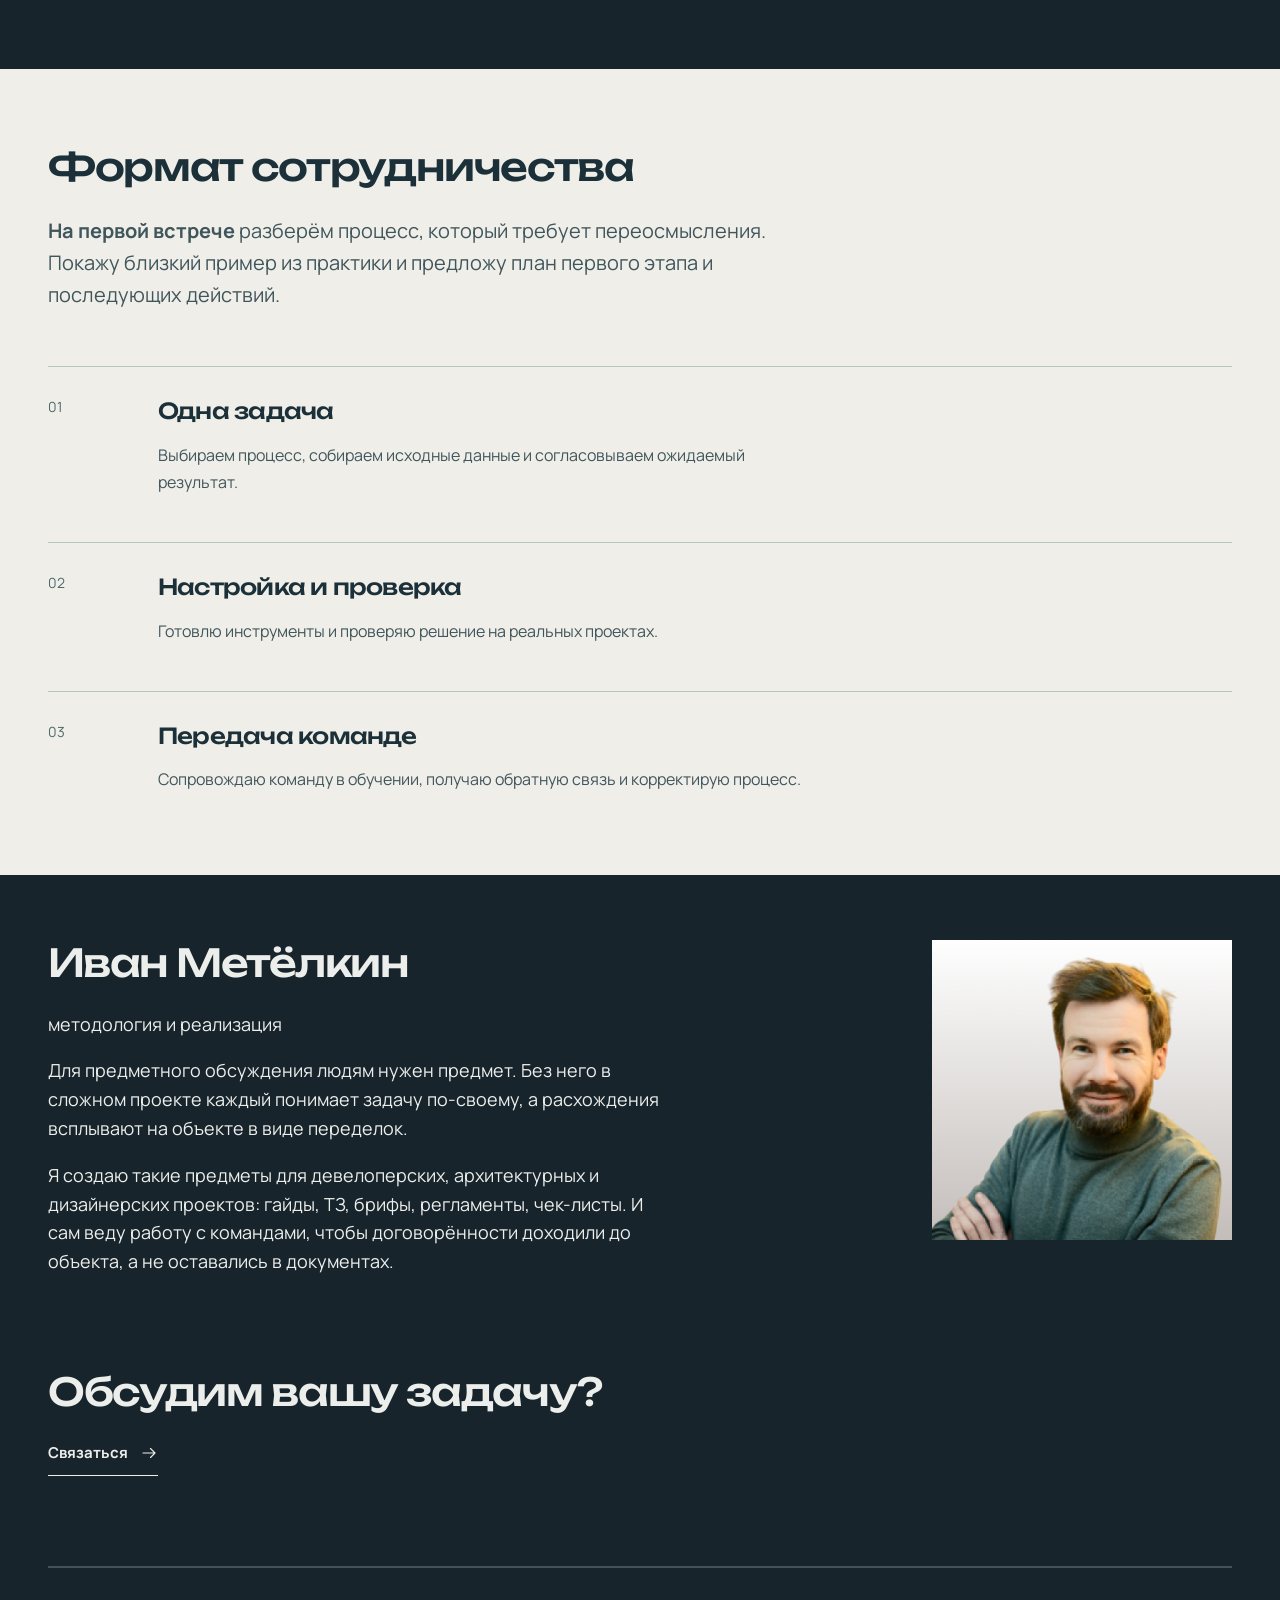
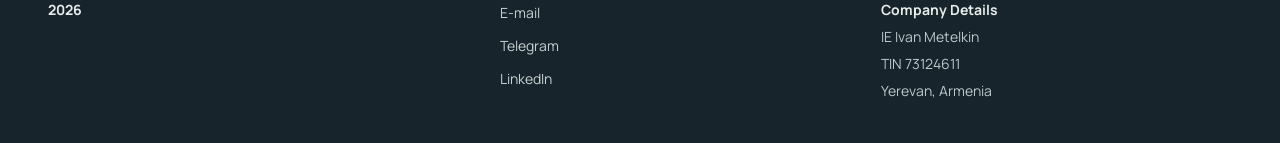
==== commit 849a0982: "Update Russian case copy, Gantt layout and About section" ====
--- a/index.html
+++ b/index.html
@@ -1 +1 @@
-<!doctype html><html lang="ru"><head><meta charset="utf-8"><meta name="viewport" content="width=device-width,initial-scale=1"><meta name="description" content="Систематизация процессов в девелопменте, архитектуре и дизайне."><title>Метелкин Иван — систематизация процессов</title><link rel="stylesheet" href="/site.css?v=22"></head><body><header class="simple-header wrap"><a class="simple-brand" href="/">Метёлкин Иван</a><nav aria-label="Навигация"><a href="/#cases">Кейсы</a><a href="/#approach">Формат работы</a><a href="/#about">Обо мне</a><a class="lang-pending" href="/en/" lang="en" aria-label="English">En</a></nav></header><main><section class="home-hero"><div class="wrap home-hero-copy"><h1>Систематизация<br>процессов <span>в девелопменте, архитектуре и дизайне</span></h1><div class="home-actions"><a href="#contact">Обсудить задачу <svg class="icon" viewBox="0 0 24 24" aria-hidden="true"><path d="M12 4v16m-6-6 6 6 6-6"/></svg></a><a href="#cases">Смотреть кейсы <svg class="icon" viewBox="0 0 24 24" aria-hidden="true"><path d="M12 4v16m-6-6 6 6 6-6"/></svg></a></div></div><img class="home-hero-image" src="/background_2400x1350_v2.jpg" alt="Кубик Рубика на светлом фоне" fetchpriority="high"></section><section class="light"><div class="wrap section tools-section"><h2>Инструменты для работы <span>с клиентами, партнёрами и командой</span></h2><div class="tools-list"><p>Конвейеры подготовки смет, коммерческих предложений, договоров и отчётности</p><p>Дашборды, клиентские кабинеты, трекеры задач</p><p>Автоматизация сопровождения дизайн-проектирования</p></div></div></section><section id="cases"><div class="wrap section case-feature"><h2>Персонализированная презентация проекта отделки</h2><div class="case-feature-grid"><figure><img src="/cases/e57/model-reference.png" alt="Модель квартиры для презентации проекта отделки"><figcaption>Коммерческий и частный fit-out</figcaption></figure><div class="case-feature-info"><h3>Задача</h3><p>Подготовить персональное предложение по отделке, опираясь на данные объекта.</p><a class="text-link" href="/cases/e57/">Смотреть кейс <svg class="icon" viewBox="0 0 24 24" aria-hidden="true"><path d="M4 12h16m-6-6 6 6-6 6"/></svg></a></div></div></div></section><section id="approach" class="light"><div class="wrap section format-section"><h2>Формат сотрудничества</h2><p class="format-lead"><b>На первой встрече</b> разберём процесс, который требует переосмысления. Покажу близкий пример из практики и предложу план первого этапа и последующих действий.</p><div class="format-steps"><article><span>01</span><div><h3>Одна задача</h3><p>Выбираем процесс, собираем исходные данные и согласовываем ожидаемый результат.</p></div></article><article><span>02</span><div><h3>Настройка и проверка</h3><p>Готовлю инструменты и проверяю решение на реальных проектах.</p></div></article><article><span>03</span><div><h3>Передача команде</h3><p>Сопровождаю команду в обучении, получаю обратную связь и корректирую процесс.</p></div></article></div></div></section><section id="about" class="wrap section home-about"><div><h2>Обо мне</h2><p>Системный инженер. Работаю на стыке процессов, продукта и финансов: от разработки решения до его запуска и сопровождения.</p><p>В MELESHIN Group отвечаю за автоматизацию рабочих процессов. Ранее занимался продуктом, финансовой моделью и координацией проектирования арендного проекта в Ереване.</p></div><img src="/portrait.png" alt="Иван Метёлкин" loading="lazy"></section><section id="contact" class="wrap home-contact"><h2>Обсудим вашу задачу?</h2><button type="button" class="text-link contact-open" id="contactOpen" aria-haspopup="dialog" aria-controls="contactDialog">Связаться <svg class="icon" viewBox="0 0 24 24" aria-hidden="true"><path d="M4 12h16m-6-6 6 6-6 6"/></svg></button></section></main><footer class="wrap footer site-footer"><div><strong>2026</strong></div><div class="footer-links"><a href="mailto:metelki@gmail.com">E-mail</a><a href="https://t.me/IvanMetelkin" target="_blank" rel="noopener noreferrer">Telegram</a><a href="https://linkedin.com/in/IvanMetelkin" target="_blank" rel="noopener noreferrer">LinkedIn</a></div><div class="company-details"><strong>Company Details</strong><span>IE Ivan Metelkin</span><span>TIN 73124611</span><span>Yerevan, Armenia</span></div></footer><dialog id="contactDialog" aria-labelledby="dialogTitle" aria-describedby="dialogNote"><div class="dialog-heading"><h2 id="dialogTitle">Связаться</h2><button type="button" class="dialog-close" id="dialogClose" aria-label="Закрыть окно">×</button></div><form id="contactForm"><label for="contactName">Имя</label><input id="contactName" name="name" autocomplete="name" required maxlength="150"><label for="contactDetails">Контакт</label><input id="contactDetails" name="contact" autocomplete="off" required maxlength="200" placeholder="E-mail, телефон или Telegram"><label for="contactQuestion">Вопрос</label><textarea id="contactQuestion" name="question" rows="5" required maxlength="3000"></textarea><label class="contact-trap" aria-hidden="true">Сайт<input name="website" tabindex="-1" autocomplete="off"></label><p id="dialogNote" role="status" aria-live="polite">Оставьте контакт, чтобы я мог ответить.</p><button type="submit" class="dialog-submit">Отправить</button></form></dialog><script src="/contact-config.js?v=2" defer></script><script src="/contact.js?v=4" defer></script></body></html>+<!doctype html><html lang="ru"><head><meta charset="utf-8"><meta name="viewport" content="width=device-width,initial-scale=1"><meta name="description" content="Систематизация процессов в девелопменте, архитектуре и дизайне."><title>Метелкин Иван — систематизация процессов</title><link rel="stylesheet" href="/site.css?v=25"></head><body><header class="simple-header wrap"><a class="simple-brand" href="/">Метёлкин Иван</a><nav aria-label="Навигация"><a href="/#cases">Кейсы</a><a href="/#approach">Формат работы</a><a href="/#about">Обо мне</a><a class="lang-pending" href="/en/" lang="en" aria-label="English">En</a></nav></header><main><section class="home-hero"><div class="wrap home-hero-copy"><h1>Систематизация<br>процессов <span>в девелопменте, архитектуре и дизайне</span></h1><div class="home-actions"><a href="#contact">Обсудить задачу <svg class="icon" viewBox="0 0 24 24" aria-hidden="true"><path d="M12 4v16m-6-6 6 6 6-6"/></svg></a><a href="#cases">Смотреть кейсы <svg class="icon" viewBox="0 0 24 24" aria-hidden="true"><path d="M12 4v16m-6-6 6 6 6-6"/></svg></a></div></div><img class="home-hero-image" src="/background_2400x1350_v2.jpg" alt="Кубик Рубика на светлом фоне" fetchpriority="high"></section><section class="light"><div class="wrap section tools-section"><h2>Инструменты для работы <span>с клиентами, партнёрами и командой</span></h2><div class="tools-list"><p>Конвейеры подготовки смет, коммерческих предложений, договоров и отчётности</p><p>Дашборды, клиентские кабинеты, трекеры задач</p><p>Автоматизация сопровождения дизайн-проектирования</p></div></div></section><section id="cases"><div class="wrap section case-feature"><h2><a class="case-title-link" href="/cases/e57/">Персонализированная презентация проекта отделки</a></h2><div class="case-feature-grid"><figure><a class="case-image-link" href="/cases/e57/" aria-label="Открыть кейс: Персонализированная презентация проекта отделки"><img src="/cases/e57/model-reference.png" alt="Модель квартиры для презентации проекта отделки"></a><figcaption>Коммерческий и частный fit-out</figcaption></figure><div class="case-feature-info"><h3>Задача</h3><p>Подготовить персональное предложение по отделке, опираясь на данные объекта.</p><a class="text-link" href="/cases/e57/">Смотреть кейс <svg class="icon" viewBox="0 0 24 24" aria-hidden="true"><path d="M4 12h16m-6-6 6 6-6 6"/></svg></a></div></div></div></section><section id="approach" class="light"><div class="wrap section format-section"><h2>Формат сотрудничества</h2><p class="format-lead"><b>На первой встрече</b> разберём процесс, который требует переосмысления. Покажу близкий пример из практики и предложу план первого этапа и последующих действий.</p><div class="format-steps"><article><span>01</span><div><h3>Одна задача</h3><p>Выбираем процесс, собираем исходные данные и согласовываем ожидаемый результат.</p></div></article><article><span>02</span><div><h3>Настройка и проверка</h3><p>Готовлю инструменты и проверяю решение на реальных проектах.</p></div></article><article><span>03</span><div><h3>Передача команде</h3><p>Сопровождаю команду в обучении, получаю обратную связь и корректирую процесс.</p></div></article></div></div></section><section id="about" class="wrap section home-about"><div><h2>Иван Метёлкин</h2><p>методология и реализация</p><p>Для предметного обсуждения людям нужен предмет. Без него в сложном проекте каждый понимает задачу по-своему, а расхождения всплывают на объекте в виде переделок.</p><p>Я создаю такие предметы для девелоперских, архитектурных и дизайнерских проектов: гайды, ТЗ, брифы, регламенты, чек-листы. И сам веду работу с командами, чтобы договорённости доходили до объекта, а не оставались в документах.</p></div><img src="/portrait.png" alt="Иван Метёлкин" loading="lazy"></section><section id="contact" class="wrap home-contact"><h2>Обсудим вашу задачу?</h2><button type="button" class="text-link contact-open" id="contactOpen" aria-haspopup="dialog" aria-controls="contactDialog">Связаться <svg class="icon" viewBox="0 0 24 24" aria-hidden="true"><path d="M4 12h16m-6-6 6 6-6 6"/></svg></button></section></main><footer class="wrap footer site-footer"><div><strong>2026</strong></div><div class="footer-links"><a href="mailto:metelki@gmail.com">E-mail</a><a href="https://t.me/IvanMetelkin" target="_blank" rel="noopener noreferrer">Telegram</a><a href="https://linkedin.com/in/IvanMetelkin" target="_blank" rel="noopener noreferrer">LinkedIn</a></div><div class="company-details"><strong>Company Details</strong><span>IE Ivan Metelkin</span><span>TIN 73124611</span><span>Yerevan, Armenia</span></div></footer><dialog id="contactDialog" aria-labelledby="dialogTitle" aria-describedby="dialogNote"><div class="dialog-heading"><h2 id="dialogTitle">Связаться</h2><button type="button" class="dialog-close" id="dialogClose" aria-label="Закрыть окно">×</button></div><form id="contactForm"><label for="contactName">Ваше имя</label><input id="contactName" name="name" autocomplete="name" required maxlength="150"><label for="contactDetails">Контакт</label><input id="contactDetails" name="contact" autocomplete="off" required maxlength="200" placeholder="E-mail, телефон или Telegram"><label for="contactQuestion">Что хотите обсудить</label><textarea id="contactQuestion" name="question" rows="5" required maxlength="3000"></textarea><label class="contact-trap" aria-hidden="true">Сайт<input name="website" tabindex="-1" autocomplete="off"></label><p id="dialogNote" role="status" aria-live="polite">Отправьте сообщение, и я свяжусь с вами</p><button type="submit" class="dialog-submit">Отправить</button></form></dialog><script src="/contact-config.js?v=2" defer></script><script src="/contact.js?v=6" defer></script></body></html>
--- a/site.css
+++ b/site.css
@@ -29,3 +29,7 @@
 .home-about{display:grid;grid-template-columns:minmax(0,1fr) minmax(180px,300px);gap:clamp(32px,8vw,120px);align-items:start;padding-top:65px;padding-bottom:30px}.home-about h2{font:500 clamp(29px,3vw,42px)/1.2 Unbounded,sans-serif;margin:0 0 24px}.home-about p{max-width:620px;font-size:18px;line-height:1.6}.home-about img{display:block;width:100%;height:auto}.home-contact{padding-top:45px}@media(max-width:600px){.home-about{grid-template-columns:1fr;gap:24px}.home-about img{max-width:300px}.home-about p{font-size:16px}}
 
 .contact-trap{position:absolute!important;width:1px;height:1px;padding:0!important;margin:-1px!important;overflow:hidden;clip:rect(0,0,0,0);white-space:nowrap;border:0}
+
+.contact-status{margin:16px 0 0;padding:14px 18px;border-left:3px solid var(--accent);background:#24343b;color:var(--ink);font-size:16px;line-height:1.5}.contact-status[hidden]{display:none}.contact-status:focus{outline:2px solid var(--accent);outline-offset:3px}
+
+.case-title-link{color:inherit;text-decoration:none}.case-title-link:hover{text-decoration:underline;text-decoration-thickness:1px;text-underline-offset:.12em}.case-title-link:focus-visible,.case-image-link:focus-visible{outline:3px solid #91b8c0;outline-offset:5px}.case-image-link{display:block}.case-image-link img{display:block;transition:opacity .18s ease}.case-image-link:hover img{opacity:.9}
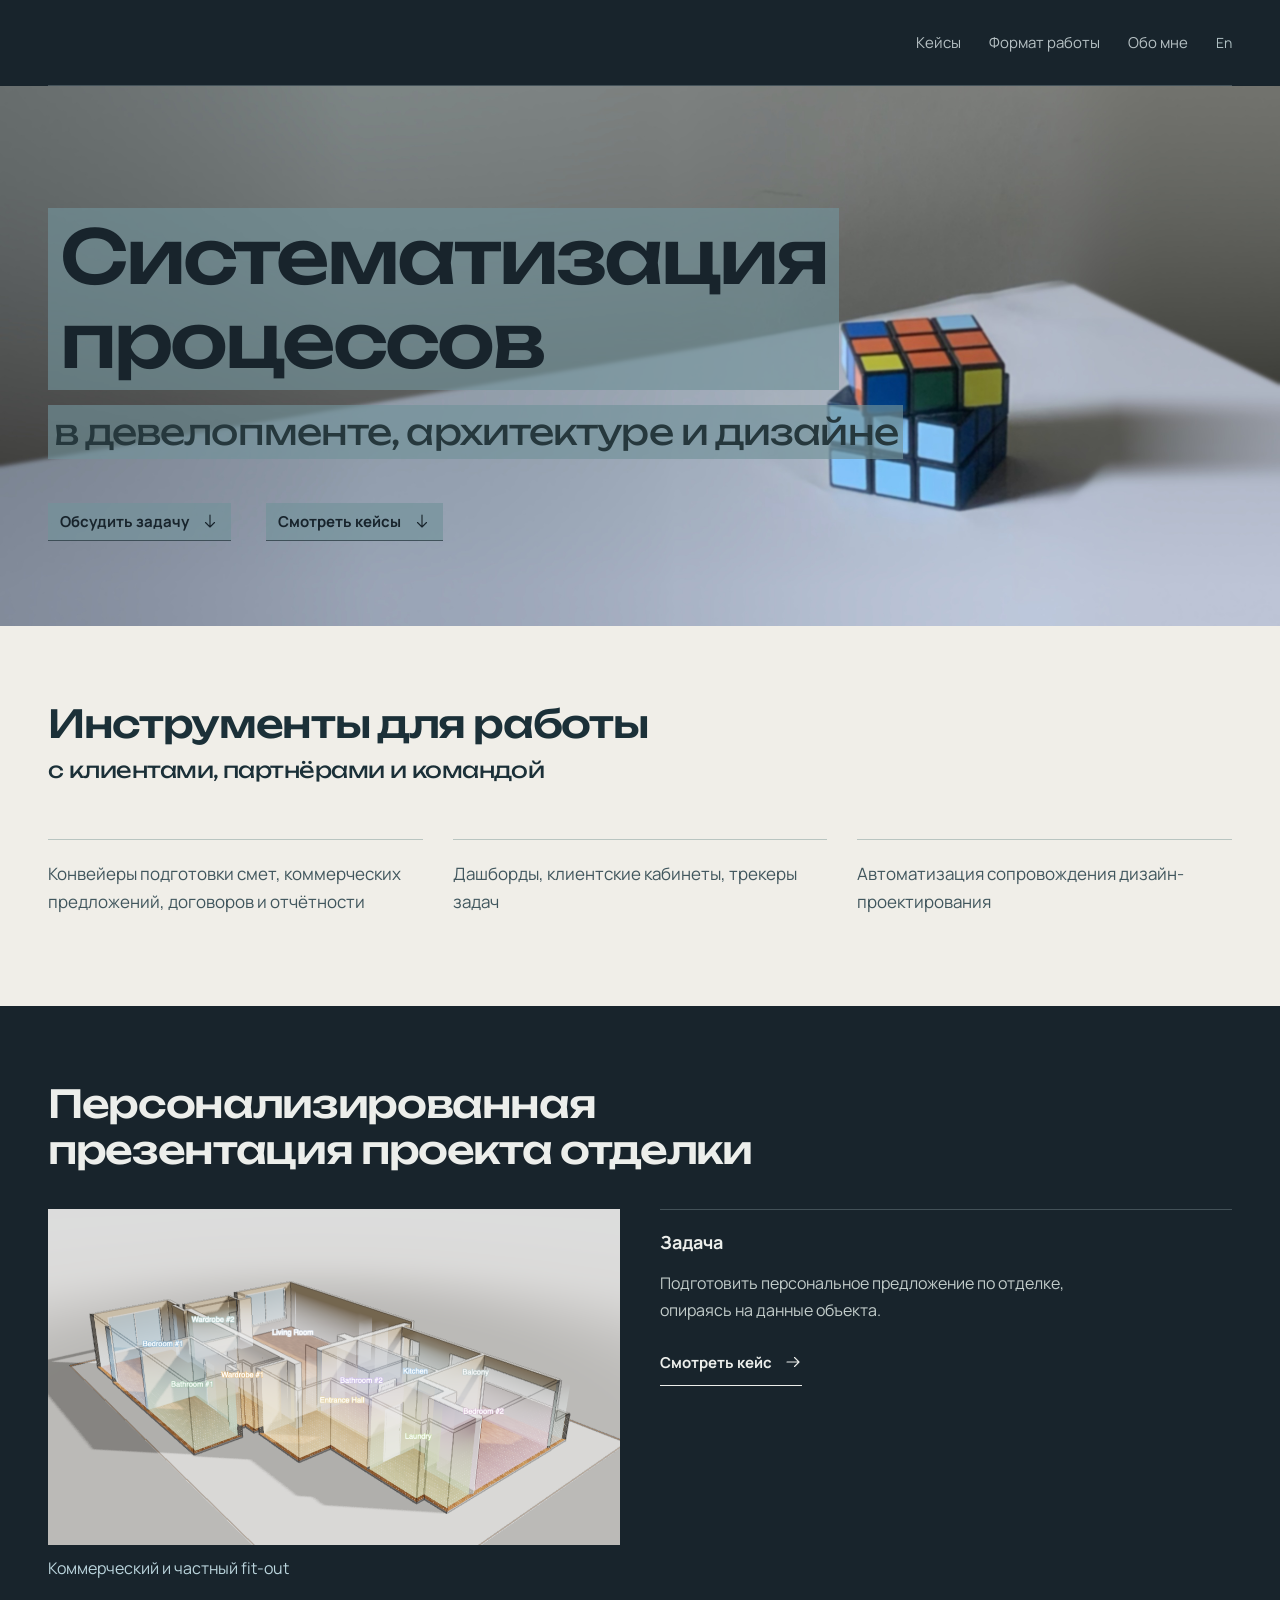
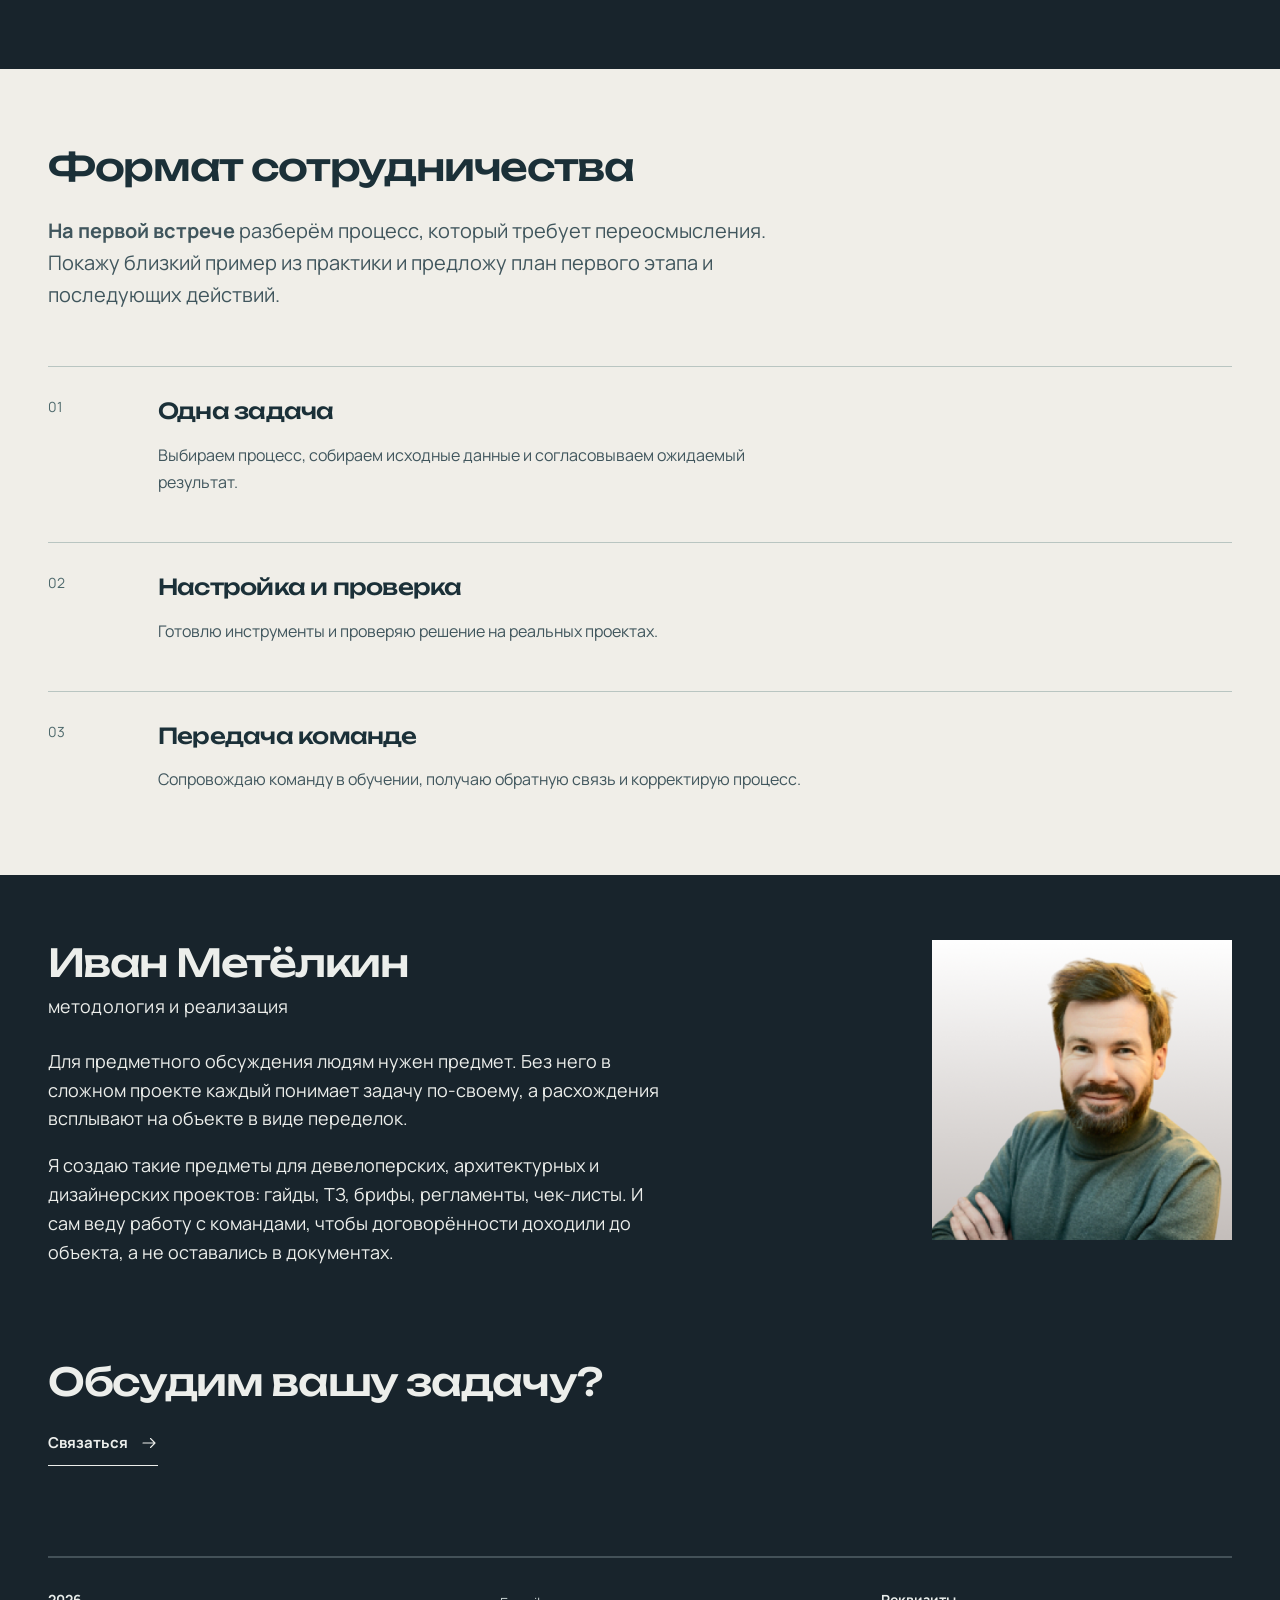
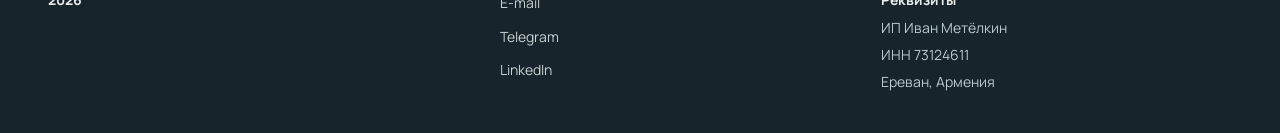
==== commit 798eb765: "Align bilingual site headers and case copy" ====
--- a/index.html
+++ b/index.html
@@ -1 +1 @@
-<!doctype html><html lang="ru"><head><meta charset="utf-8"><meta name="viewport" content="width=device-width,initial-scale=1"><meta name="description" content="Систематизация процессов в девелопменте, архитектуре и дизайне."><title>Метелкин Иван — систематизация процессов</title><link rel="stylesheet" href="/site.css?v=25"></head><body><header class="simple-header wrap"><a class="simple-brand" href="/">Метёлкин Иван</a><nav aria-label="Навигация"><a href="/#cases">Кейсы</a><a href="/#approach">Формат работы</a><a href="/#about">Обо мне</a><a class="lang-pending" href="/en/" lang="en" aria-label="English">En</a></nav></header><main><section class="home-hero"><div class="wrap home-hero-copy"><h1>Систематизация<br>процессов <span>в девелопменте, архитектуре и дизайне</span></h1><div class="home-actions"><a href="#contact">Обсудить задачу <svg class="icon" viewBox="0 0 24 24" aria-hidden="true"><path d="M12 4v16m-6-6 6 6 6-6"/></svg></a><a href="#cases">Смотреть кейсы <svg class="icon" viewBox="0 0 24 24" aria-hidden="true"><path d="M12 4v16m-6-6 6 6 6-6"/></svg></a></div></div><img class="home-hero-image" src="/background_2400x1350_v2.jpg" alt="Кубик Рубика на светлом фоне" fetchpriority="high"></section><section class="light"><div class="wrap section tools-section"><h2>Инструменты для работы <span>с клиентами, партнёрами и командой</span></h2><div class="tools-list"><p>Конвейеры подготовки смет, коммерческих предложений, договоров и отчётности</p><p>Дашборды, клиентские кабинеты, трекеры задач</p><p>Автоматизация сопровождения дизайн-проектирования</p></div></div></section><section id="cases"><div class="wrap section case-feature"><h2><a class="case-title-link" href="/cases/e57/">Персонализированная презентация проекта отделки</a></h2><div class="case-feature-grid"><figure><a class="case-image-link" href="/cases/e57/" aria-label="Открыть кейс: Персонализированная презентация проекта отделки"><img src="/cases/e57/model-reference.png" alt="Модель квартиры для презентации проекта отделки"></a><figcaption>Коммерческий и частный fit-out</figcaption></figure><div class="case-feature-info"><h3>Задача</h3><p>Подготовить персональное предложение по отделке, опираясь на данные объекта.</p><a class="text-link" href="/cases/e57/">Смотреть кейс <svg class="icon" viewBox="0 0 24 24" aria-hidden="true"><path d="M4 12h16m-6-6 6 6-6 6"/></svg></a></div></div></div></section><section id="approach" class="light"><div class="wrap section format-section"><h2>Формат сотрудничества</h2><p class="format-lead"><b>На первой встрече</b> разберём процесс, который требует переосмысления. Покажу близкий пример из практики и предложу план первого этапа и последующих действий.</p><div class="format-steps"><article><span>01</span><div><h3>Одна задача</h3><p>Выбираем процесс, собираем исходные данные и согласовываем ожидаемый результат.</p></div></article><article><span>02</span><div><h3>Настройка и проверка</h3><p>Готовлю инструменты и проверяю решение на реальных проектах.</p></div></article><article><span>03</span><div><h3>Передача команде</h3><p>Сопровождаю команду в обучении, получаю обратную связь и корректирую процесс.</p></div></article></div></div></section><section id="about" class="wrap section home-about"><div><h2>Иван Метёлкин</h2><p>методология и реализация</p><p>Для предметного обсуждения людям нужен предмет. Без него в сложном проекте каждый понимает задачу по-своему, а расхождения всплывают на объекте в виде переделок.</p><p>Я создаю такие предметы для девелоперских, архитектурных и дизайнерских проектов: гайды, ТЗ, брифы, регламенты, чек-листы. И сам веду работу с командами, чтобы договорённости доходили до объекта, а не оставались в документах.</p></div><img src="/portrait.png" alt="Иван Метёлкин" loading="lazy"></section><section id="contact" class="wrap home-contact"><h2>Обсудим вашу задачу?</h2><button type="button" class="text-link contact-open" id="contactOpen" aria-haspopup="dialog" aria-controls="contactDialog">Связаться <svg class="icon" viewBox="0 0 24 24" aria-hidden="true"><path d="M4 12h16m-6-6 6 6-6 6"/></svg></button></section></main><footer class="wrap footer site-footer"><div><strong>2026</strong></div><div class="footer-links"><a href="mailto:metelki@gmail.com">E-mail</a><a href="https://t.me/IvanMetelkin" target="_blank" rel="noopener noreferrer">Telegram</a><a href="https://linkedin.com/in/IvanMetelkin" target="_blank" rel="noopener noreferrer">LinkedIn</a></div><div class="company-details"><strong>Company Details</strong><span>IE Ivan Metelkin</span><span>TIN 73124611</span><span>Yerevan, Armenia</span></div></footer><dialog id="contactDialog" aria-labelledby="dialogTitle" aria-describedby="dialogNote"><div class="dialog-heading"><h2 id="dialogTitle">Связаться</h2><button type="button" class="dialog-close" id="dialogClose" aria-label="Закрыть окно">×</button></div><form id="contactForm"><label for="contactName">Ваше имя</label><input id="contactName" name="name" autocomplete="name" required maxlength="150"><label for="contactDetails">Контакт</label><input id="contactDetails" name="contact" autocomplete="off" required maxlength="200" placeholder="E-mail, телефон или Telegram"><label for="contactQuestion">Что хотите обсудить</label><textarea id="contactQuestion" name="question" rows="5" required maxlength="3000"></textarea><label class="contact-trap" aria-hidden="true">Сайт<input name="website" tabindex="-1" autocomplete="off"></label><p id="dialogNote" role="status" aria-live="polite">Отправьте сообщение, и я свяжусь с вами</p><button type="submit" class="dialog-submit">Отправить</button></form></dialog><script src="/contact-config.js?v=2" defer></script><script src="/contact.js?v=6" defer></script></body></html>+<!doctype html><html lang="ru"><head><meta charset="utf-8"><meta name="viewport" content="width=device-width,initial-scale=1"><meta name="description" content="Систематизация процессов в девелопменте, архитектуре и дизайне."><title>Метелкин Иван — систематизация процессов</title><link rel="stylesheet" href="/site.css?v=27"></head><body><header class="simple-header wrap"><nav aria-label="Навигация"><a href="/#cases">Кейсы</a><a href="/#approach">Формат работы</a><a href="/#about">Обо мне</a><a class="lang-pending" href="/en/" lang="en" aria-label="English">En</a></nav></header><main><section class="home-hero"><div class="wrap home-hero-copy"><h1><span class="hero-title">Систематизация<br>процессов</span><span class="hero-subtitle">в девелопменте, архитектуре и дизайне</span></h1><div class="home-actions"><a href="#contact">Обсудить задачу <svg class="icon" viewBox="0 0 24 24" aria-hidden="true"><path d="M12 4v16m-6-6 6 6 6-6"/></svg></a><a href="#cases">Смотреть кейсы <svg class="icon" viewBox="0 0 24 24" aria-hidden="true"><path d="M12 4v16m-6-6 6 6 6-6"/></svg></a></div></div><img class="home-hero-image" src="/background_2400x1350_v2.jpg" alt="Кубик Рубика на светлом фоне" fetchpriority="high"></section><section class="light"><div class="wrap section tools-section"><h2>Инструменты для работы <span>с клиентами, партнёрами и командой</span></h2><div class="tools-list"><p>Конвейеры подготовки смет, коммерческих предложений, договоров и отчётности</p><p>Дашборды, клиентские кабинеты, трекеры задач</p><p>Автоматизация сопровождения дизайн-проектирования</p></div></div></section><section id="cases"><div class="wrap section case-feature"><h2><a class="case-title-link" href="/cases/e57/">Персонализированная презентация проекта отделки</a></h2><div class="case-feature-grid"><figure><a class="case-image-link" href="/cases/e57/" aria-label="Открыть кейс: Персонализированная презентация проекта отделки"><img src="/cases/e57/model-reference.png" alt="Модель квартиры для презентации проекта отделки"></a><figcaption>Коммерческий и частный fit-out</figcaption></figure><div class="case-feature-info"><h3>Задача</h3><p>Подготовить персональное предложение по отделке, опираясь на данные объекта.</p><a class="text-link" href="/cases/e57/">Смотреть кейс <svg class="icon" viewBox="0 0 24 24" aria-hidden="true"><path d="M4 12h16m-6-6 6 6-6 6"/></svg></a></div></div></div></section><section id="approach" class="light"><div class="wrap section format-section"><h2>Формат сотрудничества</h2><p class="format-lead"><b>На первой встрече</b> разберём процесс, который требует переосмысления. Покажу близкий пример из практики и предложу план первого этапа и последующих действий.</p><div class="format-steps"><article><span>01</span><div><h3>Одна задача</h3><p>Выбираем процесс, собираем исходные данные и согласовываем ожидаемый результат.</p></div></article><article><span>02</span><div><h3>Настройка и проверка</h3><p>Готовлю инструменты и проверяю решение на реальных проектах.</p></div></article><article><span>03</span><div><h3>Передача команде</h3><p>Сопровождаю команду в обучении, получаю обратную связь и корректирую процесс.</p></div></article></div></div></section><section id="about" class="wrap section home-about"><div><h2>Иван Метёлкин</h2><p class="about-role">методология и реализация</p><p>Для предметного обсуждения людям нужен предмет. Без него в сложном проекте каждый понимает задачу по-своему, а расхождения всплывают на объекте в виде переделок.</p><p>Я создаю такие предметы для девелоперских, архитектурных и дизайнерских проектов: гайды, ТЗ, брифы, регламенты, чек-листы. И сам веду работу с командами, чтобы договорённости доходили до объекта, а не оставались в документах.</p></div><img src="/portrait.png" alt="Иван Метёлкин" loading="lazy"></section><section id="contact" class="wrap home-contact"><h2>Обсудим вашу задачу?</h2><button type="button" class="text-link contact-open" id="contactOpen" aria-haspopup="dialog" aria-controls="contactDialog">Связаться <svg class="icon" viewBox="0 0 24 24" aria-hidden="true"><path d="M4 12h16m-6-6 6 6-6 6"/></svg></button></section></main><footer class="wrap footer site-footer"><div><strong>2026</strong></div><div class="footer-links"><a href="mailto:metelki@gmail.com">E-mail</a><a href="https://t.me/IvanMetelkin" target="_blank" rel="noopener noreferrer">Telegram</a><a href="https://linkedin.com/in/IvanMetelkin" target="_blank" rel="noopener noreferrer">LinkedIn</a></div><div class="company-details"><strong>Реквизиты</strong><span>ИП Иван Метёлкин</span><span>ИНН 73124611</span><span>Ереван, Армения</span></div></footer><dialog id="contactDialog" aria-labelledby="dialogTitle" aria-describedby="dialogNote"><div class="dialog-heading"><h2 id="dialogTitle">Связаться</h2><button type="button" class="dialog-close" id="dialogClose" aria-label="Закрыть окно">×</button></div><form id="contactForm"><label for="contactName">Ваше имя</label><input id="contactName" name="name" autocomplete="name" required maxlength="150"><label for="contactDetails">Контакт</label><input id="contactDetails" name="contact" autocomplete="off" required maxlength="200" placeholder="E-mail, телефон или Telegram"><label for="contactQuestion">Что хотите обсудить</label><textarea id="contactQuestion" name="question" rows="5" required maxlength="3000"></textarea><label class="contact-trap" aria-hidden="true">Сайт<input name="website" tabindex="-1" autocomplete="off"></label><p id="dialogNote" role="status" aria-live="polite">Отправьте сообщение, и я свяжусь с вами</p><button type="submit" class="dialog-submit">Отправить</button></form></dialog><script src="/contact-config.js?v=2" defer></script><script src="/contact.js?v=6" defer></script></body></html>
--- a/site.css
+++ b/site.css
@@ -33,3 +33,15 @@
 .contact-status{margin:16px 0 0;padding:14px 18px;border-left:3px solid var(--accent);background:#24343b;color:var(--ink);font-size:16px;line-height:1.5}.contact-status[hidden]{display:none}.contact-status:focus{outline:2px solid var(--accent);outline-offset:3px}
 
 .case-title-link{color:inherit;text-decoration:none}.case-title-link:hover{text-decoration:underline;text-decoration-thickness:1px;text-underline-offset:.12em}.case-title-link:focus-visible,.case-image-link:focus-visible{outline:3px solid #91b8c0;outline-offset:5px}.case-image-link{display:block}.case-image-link img{display:block;transition:opacity .18s ease}.case-image-link:hover img{opacity:.9}
+
+/* Navigation, About subtitle and photo-backed hero text. */
+.simple-header{justify-content:flex-end}
+.home-about h2:has(+ .about-role){margin-bottom:8px}
+.home-about p.about-role{font-family:Manrope,Arial,sans-serif;font-size:clamp(16px,1.4vw,19px);font-weight:400;line-height:1.4;letter-spacing:.02em;margin:0 0 28px}
+.home-hero h1 .hero-title{display:block;font:inherit;letter-spacing:inherit;line-height:inherit;margin:0;color:inherit}
+.home-hero h1 .hero-subtitle{display:block;font-size:.48em;font-weight:400;line-height:1.3;margin-top:.42em}
+@media(min-width:761px){
+ .home-hero h1 .hero-title,.home-hero h1 .hero-subtitle{width:fit-content;max-width:100%;background:rgba(114,146,154,.65);padding:.1em .16em;box-decoration-break:clone;-webkit-box-decoration-break:clone}
+ .home-actions a{background:rgba(114,146,154,.65);padding:8px 12px;color:#18242c}
+}
+@media(max-width:760px){.home-hero h1 .hero-subtitle{font-size:.65em}}
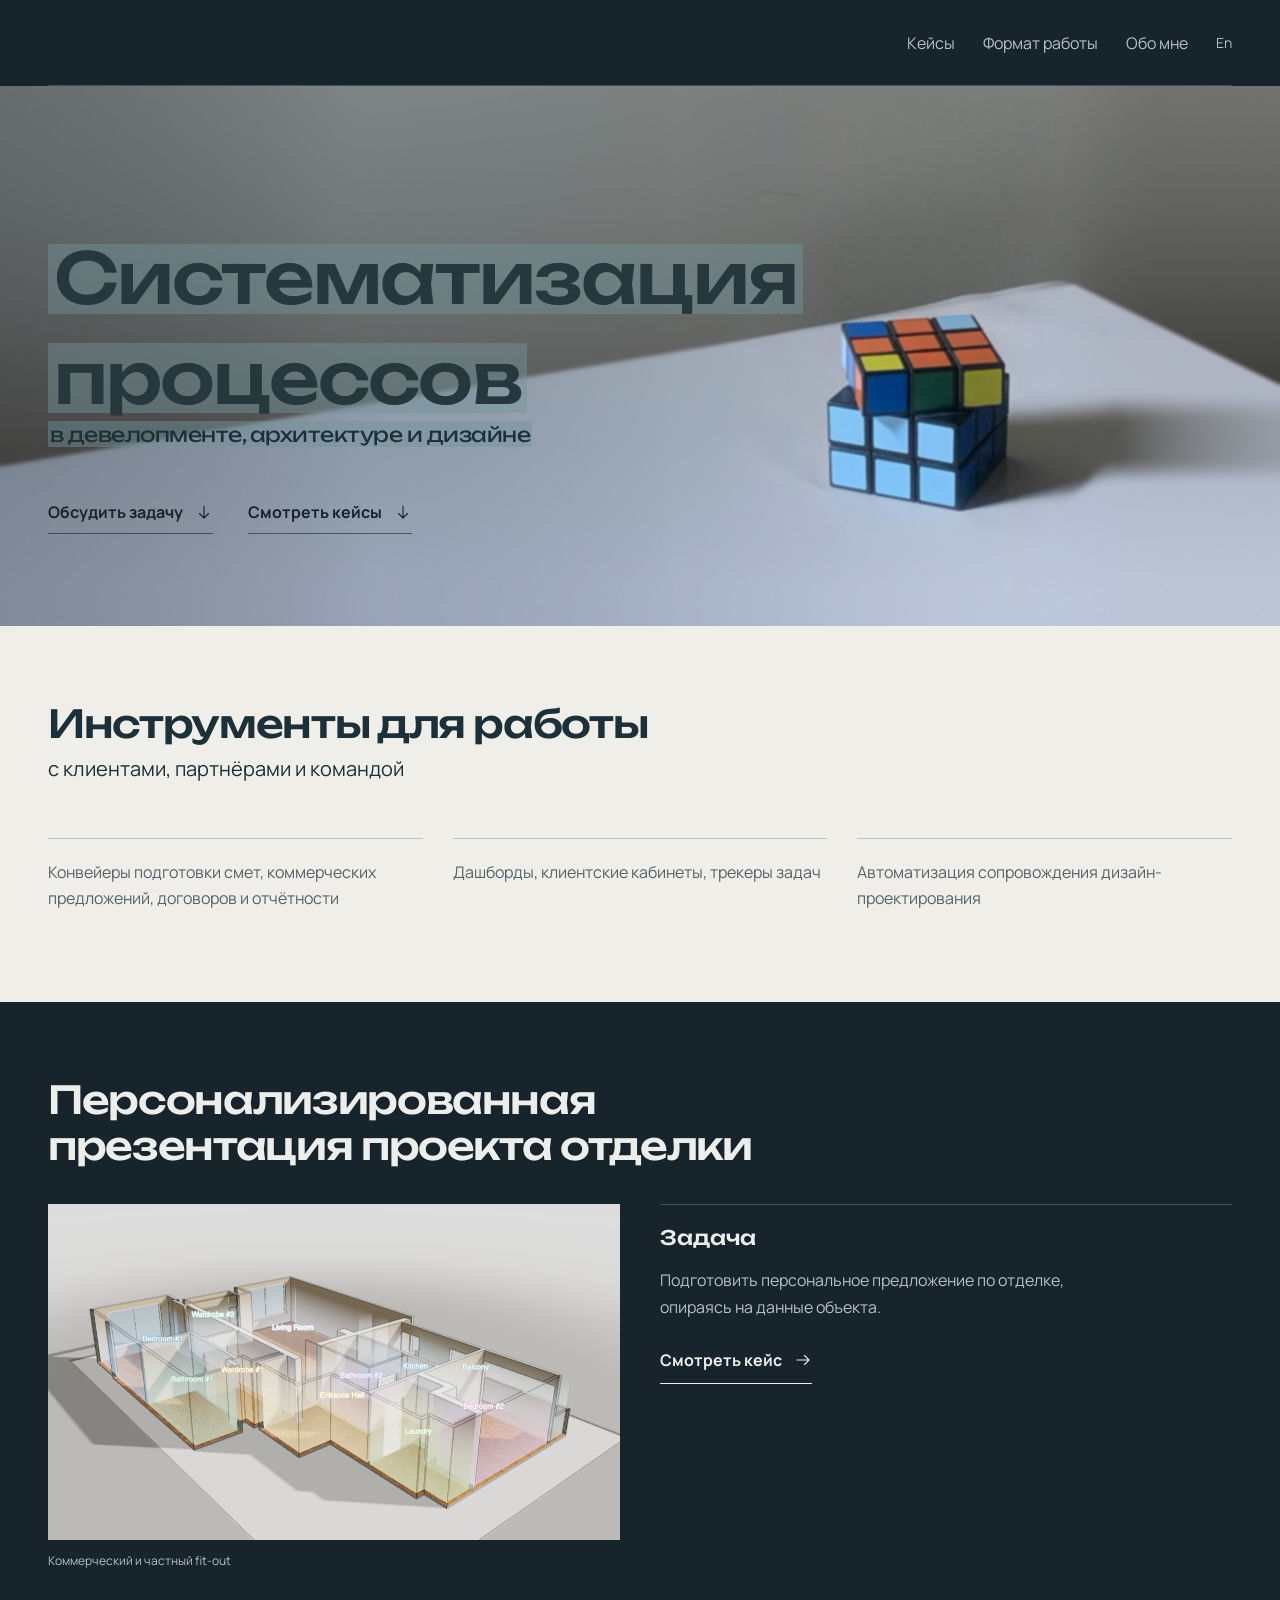
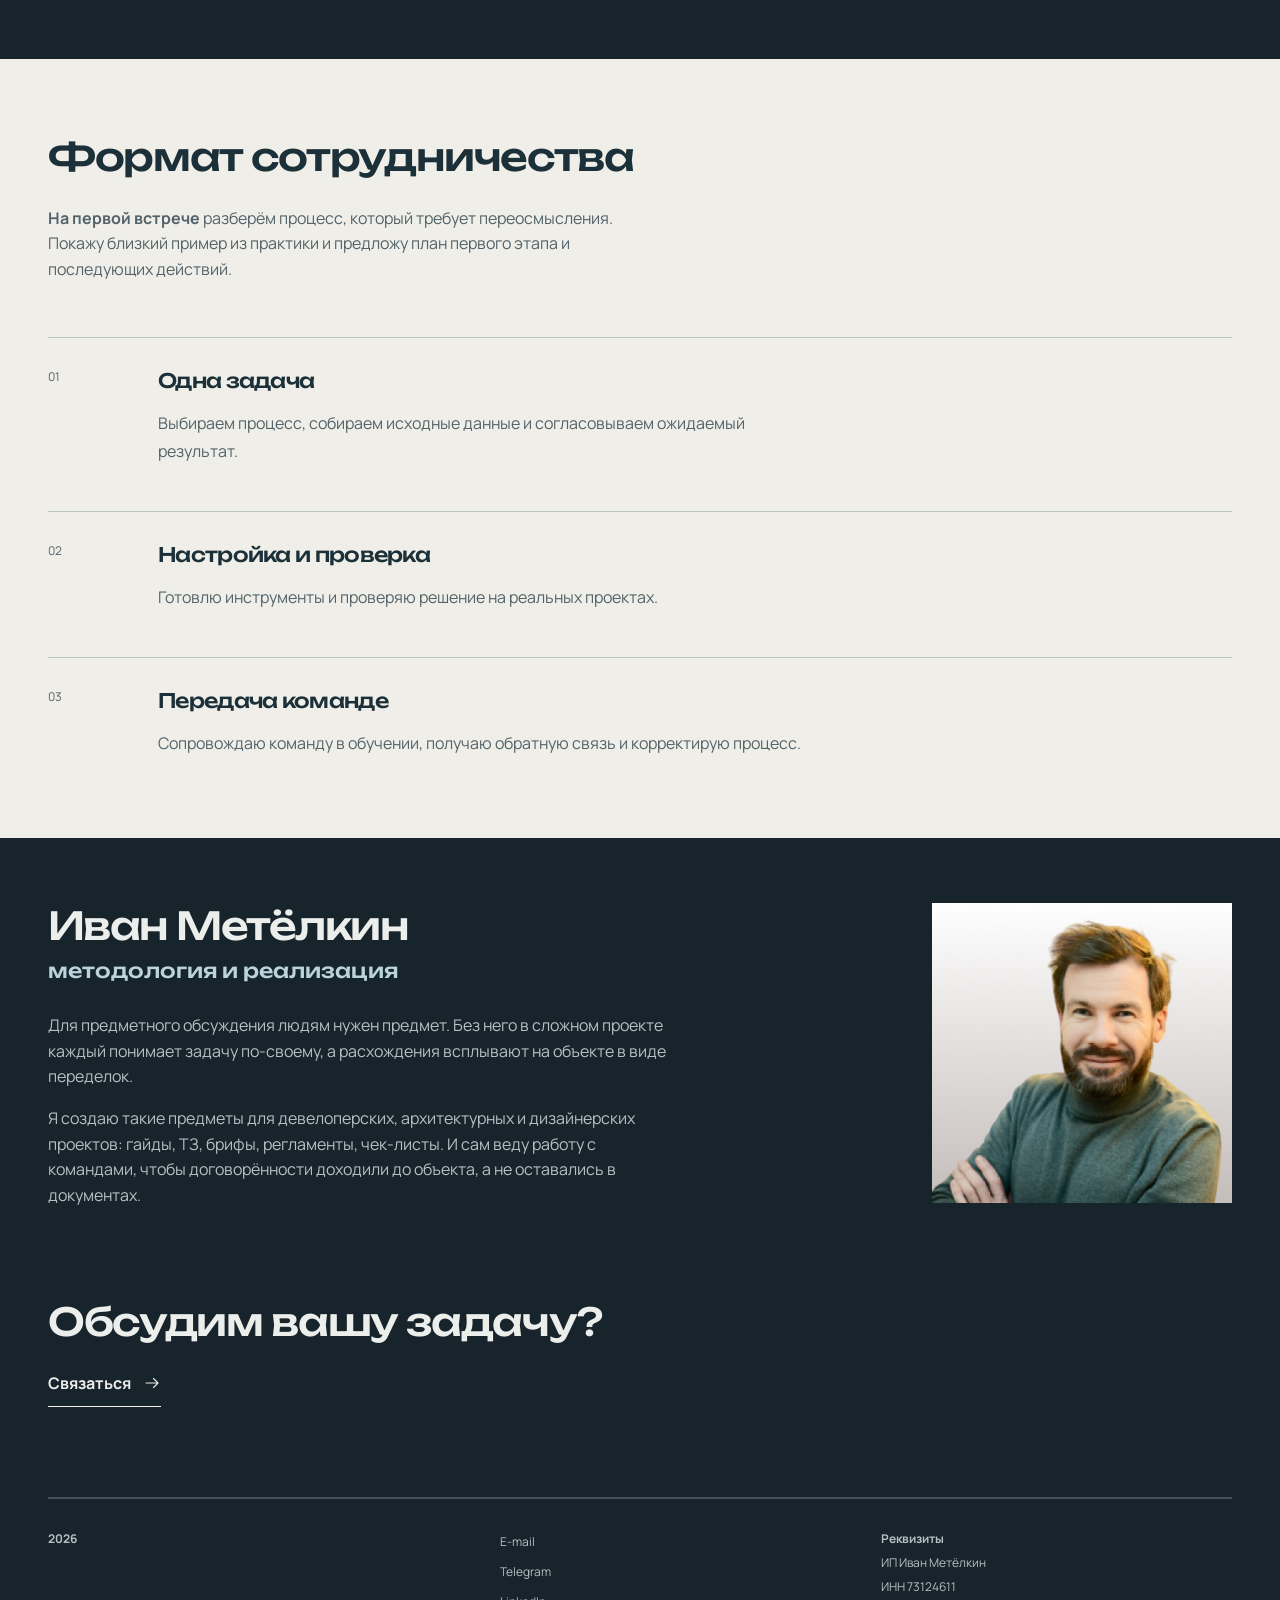
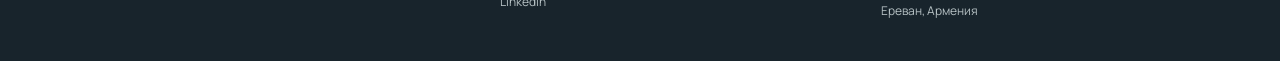
==== commit 6d64d278: "Fix English case media paths and site typography" ====
--- a/index.html
+++ b/index.html
@@ -1 +1 @@
-<!doctype html><html lang="ru"><head><meta charset="utf-8"><meta name="viewport" content="width=device-width,initial-scale=1"><meta name="description" content="Систематизация процессов в девелопменте, архитектуре и дизайне."><title>Метелкин Иван — систематизация процессов</title><link rel="stylesheet" href="/site.css?v=27"></head><body><header class="simple-header wrap"><nav aria-label="Навигация"><a href="/#cases">Кейсы</a><a href="/#approach">Формат работы</a><a href="/#about">Обо мне</a><a class="lang-pending" href="/en/" lang="en" aria-label="English">En</a></nav></header><main><section class="home-hero"><div class="wrap home-hero-copy"><h1><span class="hero-title">Систематизация<br>процессов</span><span class="hero-subtitle">в девелопменте, архитектуре и дизайне</span></h1><div class="home-actions"><a href="#contact">Обсудить задачу <svg class="icon" viewBox="0 0 24 24" aria-hidden="true"><path d="M12 4v16m-6-6 6 6 6-6"/></svg></a><a href="#cases">Смотреть кейсы <svg class="icon" viewBox="0 0 24 24" aria-hidden="true"><path d="M12 4v16m-6-6 6 6 6-6"/></svg></a></div></div><img class="home-hero-image" src="/background_2400x1350_v2.jpg" alt="Кубик Рубика на светлом фоне" fetchpriority="high"></section><section class="light"><div class="wrap section tools-section"><h2>Инструменты для работы <span>с клиентами, партнёрами и командой</span></h2><div class="tools-list"><p>Конвейеры подготовки смет, коммерческих предложений, договоров и отчётности</p><p>Дашборды, клиентские кабинеты, трекеры задач</p><p>Автоматизация сопровождения дизайн-проектирования</p></div></div></section><section id="cases"><div class="wrap section case-feature"><h2><a class="case-title-link" href="/cases/e57/">Персонализированная презентация проекта отделки</a></h2><div class="case-feature-grid"><figure><a class="case-image-link" href="/cases/e57/" aria-label="Открыть кейс: Персонализированная презентация проекта отделки"><img src="/cases/e57/model-reference.png" alt="Модель квартиры для презентации проекта отделки"></a><figcaption>Коммерческий и частный fit-out</figcaption></figure><div class="case-feature-info"><h3>Задача</h3><p>Подготовить персональное предложение по отделке, опираясь на данные объекта.</p><a class="text-link" href="/cases/e57/">Смотреть кейс <svg class="icon" viewBox="0 0 24 24" aria-hidden="true"><path d="M4 12h16m-6-6 6 6-6 6"/></svg></a></div></div></div></section><section id="approach" class="light"><div class="wrap section format-section"><h2>Формат сотрудничества</h2><p class="format-lead"><b>На первой встрече</b> разберём процесс, который требует переосмысления. Покажу близкий пример из практики и предложу план первого этапа и последующих действий.</p><div class="format-steps"><article><span>01</span><div><h3>Одна задача</h3><p>Выбираем процесс, собираем исходные данные и согласовываем ожидаемый результат.</p></div></article><article><span>02</span><div><h3>Настройка и проверка</h3><p>Готовлю инструменты и проверяю решение на реальных проектах.</p></div></article><article><span>03</span><div><h3>Передача команде</h3><p>Сопровождаю команду в обучении, получаю обратную связь и корректирую процесс.</p></div></article></div></div></section><section id="about" class="wrap section home-about"><div><h2>Иван Метёлкин</h2><p class="about-role">методология и реализация</p><p>Для предметного обсуждения людям нужен предмет. Без него в сложном проекте каждый понимает задачу по-своему, а расхождения всплывают на объекте в виде переделок.</p><p>Я создаю такие предметы для девелоперских, архитектурных и дизайнерских проектов: гайды, ТЗ, брифы, регламенты, чек-листы. И сам веду работу с командами, чтобы договорённости доходили до объекта, а не оставались в документах.</p></div><img src="/portrait.png" alt="Иван Метёлкин" loading="lazy"></section><section id="contact" class="wrap home-contact"><h2>Обсудим вашу задачу?</h2><button type="button" class="text-link contact-open" id="contactOpen" aria-haspopup="dialog" aria-controls="contactDialog">Связаться <svg class="icon" viewBox="0 0 24 24" aria-hidden="true"><path d="M4 12h16m-6-6 6 6-6 6"/></svg></button></section></main><footer class="wrap footer site-footer"><div><strong>2026</strong></div><div class="footer-links"><a href="mailto:metelki@gmail.com">E-mail</a><a href="https://t.me/IvanMetelkin" target="_blank" rel="noopener noreferrer">Telegram</a><a href="https://linkedin.com/in/IvanMetelkin" target="_blank" rel="noopener noreferrer">LinkedIn</a></div><div class="company-details"><strong>Реквизиты</strong><span>ИП Иван Метёлкин</span><span>ИНН 73124611</span><span>Ереван, Армения</span></div></footer><dialog id="contactDialog" aria-labelledby="dialogTitle" aria-describedby="dialogNote"><div class="dialog-heading"><h2 id="dialogTitle">Связаться</h2><button type="button" class="dialog-close" id="dialogClose" aria-label="Закрыть окно">×</button></div><form id="contactForm"><label for="contactName">Ваше имя</label><input id="contactName" name="name" autocomplete="name" required maxlength="150"><label for="contactDetails">Контакт</label><input id="contactDetails" name="contact" autocomplete="off" required maxlength="200" placeholder="E-mail, телефон или Telegram"><label for="contactQuestion">Что хотите обсудить</label><textarea id="contactQuestion" name="question" rows="5" required maxlength="3000"></textarea><label class="contact-trap" aria-hidden="true">Сайт<input name="website" tabindex="-1" autocomplete="off"></label><p id="dialogNote" role="status" aria-live="polite">Отправьте сообщение, и я свяжусь с вами</p><button type="submit" class="dialog-submit">Отправить</button></form></dialog><script src="/contact-config.js?v=2" defer></script><script src="/contact.js?v=6" defer></script></body></html>+<!doctype html><html lang="ru"><head><meta charset="utf-8"><meta name="viewport" content="width=device-width,initial-scale=1"><meta name="description" content="Систематизация процессов в девелопменте, архитектуре и дизайне."><title>Метелкин Иван — систематизация процессов</title><link rel="stylesheet" href="/site.css?v=34"></head><body class="home-page"><header class="simple-header wrap"><nav aria-label="Навигация"><a href="/#cases">Кейсы</a><a href="/#approach">Формат работы</a><a href="/#about">Обо мне</a><a class="lang-pending" href="/en/" lang="en" aria-label="English">En</a></nav></header><main><section class="home-hero"><div class="wrap home-hero-copy"><h1><span class="hero-title"><span>Систематизация</span><span>процессов</span></span><span class="hero-subtitle-wrap"><span class="hero-subtitle">в девелопменте, архитектуре и дизайне</span></span></h1><div class="home-actions"><a href="#contact">Обсудить задачу <svg class="icon" viewBox="0 0 24 24" aria-hidden="true"><path d="M12 4v16m-6-6 6 6 6-6"/></svg></a><a href="#cases">Смотреть кейсы <svg class="icon" viewBox="0 0 24 24" aria-hidden="true"><path d="M12 4v16m-6-6 6 6 6-6"/></svg></a></div></div><img class="home-hero-image" src="/background_2400x1350_v2.jpg" alt="Кубик Рубика на светлом фоне" fetchpriority="high"></section><section class="light"><div class="wrap section tools-section"><h2>Инструменты для работы <span>с клиентами, партнёрами и командой</span></h2><div class="tools-list"><p>Конвейеры подготовки смет, коммерческих предложений, договоров и отчётности</p><p>Дашборды, клиентские кабинеты, трекеры задач</p><p>Автоматизация сопровождения дизайн-проектирования</p></div></div></section><section id="cases"><div class="wrap section case-feature"><h2><a class="case-title-link" href="/cases/e57/">Персонализированная презентация проекта отделки</a></h2><div class="case-feature-grid"><figure><a class="case-image-link" href="/cases/e57/" aria-label="Открыть кейс: Персонализированная презентация проекта отделки"><img src="/cases/e57/model-reference.png" alt="Модель квартиры для презентации проекта отделки"></a><figcaption>Коммерческий и частный fit-out</figcaption></figure><div class="case-feature-info"><h3>Задача</h3><p>Подготовить персональное предложение по отделке, опираясь на данные объекта.</p><a class="text-link" href="/cases/e57/">Смотреть кейс <svg class="icon" viewBox="0 0 24 24" aria-hidden="true"><path d="M4 12h16m-6-6 6 6-6 6"/></svg></a></div></div></div></section><section id="approach" class="light"><div class="wrap section format-section"><h2>Формат сотрудничества</h2><p class="format-lead"><b>На первой встрече</b> разберём процесс, который требует переосмысления. Покажу близкий пример из практики и предложу план первого этапа и последующих действий.</p><div class="format-steps"><article><span>01</span><div><h3>Одна задача</h3><p>Выбираем процесс, собираем исходные данные и согласовываем ожидаемый результат.</p></div></article><article><span>02</span><div><h3>Настройка и проверка</h3><p>Готовлю инструменты и проверяю решение на реальных проектах.</p></div></article><article><span>03</span><div><h3>Передача команде</h3><p>Сопровождаю команду в обучении, получаю обратную связь и корректирую процесс.</p></div></article></div></div></section><section id="about" class="wrap section home-about"><div><h2>Иван Метёлкин</h2><p class="about-role">методология и реализация</p><p>Для предметного обсуждения людям нужен предмет. Без него в сложном проекте каждый понимает задачу по-своему, а расхождения всплывают на объекте в виде переделок.</p><p>Я создаю такие предметы для девелоперских, архитектурных и дизайнерских проектов: гайды, ТЗ, брифы, регламенты, чек-листы. И сам веду работу с командами, чтобы договорённости доходили до объекта, а не оставались в документах.</p></div><img src="/portrait.png" alt="Иван Метёлкин" loading="lazy"></section><section id="contact" class="wrap home-contact"><h2>Обсудим вашу задачу?</h2><button type="button" class="text-link contact-open" id="contactOpen" aria-haspopup="dialog" aria-controls="contactDialog">Связаться <svg class="icon" viewBox="0 0 24 24" aria-hidden="true"><path d="M4 12h16m-6-6 6 6-6 6"/></svg></button></section></main><footer class="wrap footer site-footer"><div><strong>2026</strong></div><div class="footer-links"><a href="mailto:metelki@gmail.com">E-mail</a><a href="https://t.me/IvanMetelkin" target="_blank" rel="noopener noreferrer">Telegram</a><a href="https://linkedin.com/in/IvanMetelkin" target="_blank" rel="noopener noreferrer">LinkedIn</a></div><div class="company-details"><strong>Реквизиты</strong><span>ИП Иван Метёлкин</span><span>ИНН 73124611</span><span>Ереван, Армения</span></div></footer><dialog id="contactDialog" aria-labelledby="dialogTitle" aria-describedby="dialogNote"><div class="dialog-heading"><h2 id="dialogTitle">Связаться</h2><button type="button" class="dialog-close" id="dialogClose" aria-label="Закрыть окно">×</button></div><form id="contactForm"><label for="contactName">Ваше имя</label><input id="contactName" name="name" autocomplete="name" required maxlength="150"><label for="contactDetails">Контакт</label><input id="contactDetails" name="contact" autocomplete="off" required maxlength="200" placeholder="E-mail, телефон или Telegram"><label for="contactQuestion">Что хотите обсудить</label><textarea id="contactQuestion" name="question" rows="5" required maxlength="3000"></textarea><label class="contact-trap" aria-hidden="true">Сайт<input name="website" tabindex="-1" autocomplete="off"></label><p id="dialogNote" role="status" aria-live="polite">Отправьте сообщение, и я свяжусь с вами</p><button type="submit" class="dialog-submit">Отправить</button></form></dialog><script src="/contact-config.js?v=2" defer></script><script src="/contact.js?v=6" defer></script></body></html>
--- a/site.css
+++ b/site.css
@@ -1,5 +1,5 @@
 @import url('https://fonts.googleapis.com/css2?family=Manrope:wght@400;500;600;700&family=Unbounded:wght@300;400;500;600&display=swap');
-:root{--bg:#18242c;--ink:#eceeeb;--muted:#b5c0c3;--line:#435158;--accent:#bad4dc;--paper:#f0eee8;--dark:#1b3038}*{box-sizing:border-box}html{scroll-behavior:smooth}body{margin:0;background:var(--bg);color:var(--ink);font-family:Manrope,Arial,sans-serif}a{color:inherit;text-decoration:none}img{max-width:100%;display:block}.wrap{width:min(1440px,calc(100% - 96px));margin:auto}.site-header{height:86px;display:flex;align-items:center;justify-content:space-between;gap:24px;border-bottom:1px solid var(--line);font-size:12px}.wordmark{font-weight:700;letter-spacing:.035em}.wordmark span{color:var(--accent)}nav{display:flex;gap:30px;color:var(--muted)}nav a:hover,.header-cta:hover,.contact-links a:hover{color:var(--accent)}.header-cta{white-space:nowrap}.header-cta span{color:var(--accent);margin-left:8px}.hero{padding:105px 0 0}.eyebrow{font-size:11px;font-weight:700;letter-spacing:.15em;color:var(--accent);text-transform:uppercase}.hero h1,.contact h2{font:500 clamp(48px,8.6vw,120px)/1.05 Unbounded,Arial,sans-serif;letter-spacing:-.065em;margin:48px 0}.hero h1 em,.contact h2 em{color:var(--accent);font-style:normal}.hero-bottom,.contact-bottom{display:flex;align-items:end;justify-content:space-between;gap:40px}.hero-bottom p,.contact-bottom p{font-size:clamp(17px,1.5vw,21px);line-height:1.65;max-width:660px;color:#c1ccce}.arrow-link{white-space:nowrap;font-size:13px;display:flex;align-items:center;gap:18px}.arrow-link span{display:grid;place-items:center;width:54px;height:54px;border:1px solid #7a8a8c;border-radius:50%;font-size:22px}.hero-foot{margin-top:110px;border-top:1px solid var(--line);display:flex;justify-content:space-between;padding:20px 0;font-size:10px;letter-spacing:.13em;color:#99aaac}.section{padding:130px 0}.light{background:var(--paper);color:var(--dark)}.light .eyebrow{color:#5e7c83}.section-head{display:grid;grid-template-columns:1fr 2fr;gap:30px}.section h2,.contact h2{font:500 clamp(34px,4.8vw,67px)/1.12 Unbounded,Arial,sans-serif;letter-spacing:-.055em;margin:0}.lead{font-size:clamp(19px,2vw,25px);line-height:1.55;max-width:760px;margin:30px 0 0;color:#c2cdd0}.light .lead{color:#425a60}.case-list{margin-top:70px}.case-card{display:grid;grid-template-columns:1.35fr 1fr;background:#e1e4df;transition:background .2s}.case-card:hover{background:#d5dfda}.case-card img{width:100%;height:100%;min-height:400px;object-fit:cover}.case-info{padding:35px;display:flex;flex-direction:column;justify-content:center}.case-meta{display:flex;justify-content:space-between;gap:20px;font-size:10px;letter-spacing:.12em;color:#5d777b;font-weight:700}.case-info h3{font:500 clamp(27px,3vw,42px)/1.2 Unbounded,Arial,sans-serif;letter-spacing:-.05em;margin:50px 0 18px}.case-info h3 span{font-family:Arial}.case-info p,.copy{font-size:15px;line-height:1.75;color:#50636a;max-width:470px}.case-read{font-size:10px;letter-spacing:.1em;font-weight:700;margin-top:45px}.steps{display:grid;grid-template-columns:repeat(3,1fr);gap:24px;margin-top:80px}.steps article{border-top:1px solid var(--line);padding:24px 25px 0 0}.steps article>span{font-size:12px;color:var(--accent)}.steps h3{font-size:19px;margin:36px 0 10px}.steps p{font-size:14px;line-height:1.75;color:var(--muted);max-width:310px}.about-grid{display:grid;grid-template-columns:1fr 220px;gap:50px;align-items:start}.about-grid img{width:220px;max-height:300px;object-fit:cover;margin-top:30px;filter:saturate(.8)}.contact{padding:140px 0}.contact h2{font-size:clamp(40px,6vw,85px);margin:38px 0 45px}.contact-links{display:flex;gap:24px;flex-wrap:wrap;font-size:13px}.contact-links a{border-bottom:1px solid #81999d;padding-bottom:8px}.footer{border-top:1px solid var(--line);padding:25px 0 40px;display:flex;justify-content:space-between;gap:20px;color:#99aaac;font-size:10px;letter-spacing:.1em}@media(max-width:760px){.wrap{width:calc(100% - 36px)}.site-header{height:70px}.site-header nav{display:none}.wordmark{font-size:10px}.header-cta{font-size:11px}.hero{padding-top:65px}.hero h1{font-size:clamp(40px,9.5vw,70px);margin:38px 0}.hero-bottom,.contact-bottom{align-items:start;flex-direction:column;gap:18px}.hero-foot{margin-top:70px}.hero-foot span:last-child{display:none}.section{padding:80px 0}.section-head,.case-card,.about-grid{grid-template-columns:1fr}.case-list{margin-top:45px}.case-card img{min-height:0;aspect-ratio:16/10}.case-info{padding:24px}.case-info h3{margin:32px 0 15px}.case-read{margin-top:25px}.steps{grid-template-columns:1fr;margin-top:50px}.steps h3{margin-top:20px}.about-grid{gap:10px}.about-grid img{width:170px}.contact{padding:90px 0}.contact-links{gap:20px}.footer{font-size:9px}}@media(prefers-reduced-motion:reduce){html{scroll-behavior:auto}}
+:root{--bg:#18242c;--ink:#eceeeb;--muted:#b5c0c3;--line:#435158;--accent:#bad4dc;--paper:#f0eee8;--dark:#1b3038;--type-small:12px;--type-body:16px;--type-lead:20px;--type-section:clamp(30px,3vw,42px);--type-display:clamp(42px,5.5vw,78px);--text-light:#eceeeb;--text-muted-light:#b5c0c3;--text-dark:#18242c;--text-muted-dark:#53636a;--hero-tint:rgba(114,146,154,.45)}*{box-sizing:border-box}html{scroll-behavior:smooth}body{margin:0;background:var(--bg);color:var(--ink);font-family:Manrope,Arial,sans-serif}a{color:inherit;text-decoration:none}img{max-width:100%;display:block}.wrap{width:min(1440px,calc(100% - 96px));margin:auto}.site-header{height:86px;display:flex;align-items:center;justify-content:space-between;gap:24px;border-bottom:1px solid var(--line);font-size:12px}.wordmark{font-weight:700;letter-spacing:.035em}.wordmark span{color:var(--accent)}nav{display:flex;gap:30px;color:var(--muted)}nav a:hover,.header-cta:hover,.contact-links a:hover{color:var(--accent)}.header-cta{white-space:nowrap}.header-cta span{color:var(--accent);margin-left:8px}.hero{padding:105px 0 0}.eyebrow{font-size:11px;font-weight:700;letter-spacing:.15em;color:var(--accent);text-transform:uppercase}.hero h1,.contact h2{font:500 clamp(48px,8.6vw,120px)/1.05 Unbounded,Arial,sans-serif;letter-spacing:-.065em;margin:48px 0}.hero h1 em,.contact h2 em{color:var(--accent);font-style:normal}.hero-bottom,.contact-bottom{display:flex;align-items:end;justify-content:space-between;gap:40px}.hero-bottom p,.contact-bottom p{font-size:clamp(17px,1.5vw,21px);line-height:1.65;max-width:660px;color:#c1ccce}.arrow-link{white-space:nowrap;font-size:13px;display:flex;align-items:center;gap:18px}.arrow-link span{display:grid;place-items:center;width:54px;height:54px;border:1px solid #7a8a8c;border-radius:50%;font-size:22px}.hero-foot{margin-top:110px;border-top:1px solid var(--line);display:flex;justify-content:space-between;padding:20px 0;font-size:10px;letter-spacing:.13em;color:#99aaac}.section{padding:130px 0}.light{background:var(--paper);color:var(--dark)}.light .eyebrow{color:#5e7c83}.section-head{display:grid;grid-template-columns:1fr 2fr;gap:30px}.section h2,.contact h2{font:500 clamp(34px,4.8vw,67px)/1.12 Unbounded,Arial,sans-serif;letter-spacing:-.055em;margin:0}.lead{font-size:clamp(19px,2vw,25px);line-height:1.55;max-width:760px;margin:30px 0 0;color:#c2cdd0}.light .lead{color:#425a60}.case-list{margin-top:70px}.case-card{display:grid;grid-template-columns:1.35fr 1fr;background:#e1e4df;transition:background .2s}.case-card:hover{background:#d5dfda}.case-card img{width:100%;height:100%;min-height:400px;object-fit:cover}.case-info{padding:35px;display:flex;flex-direction:column;justify-content:center}.case-meta{display:flex;justify-content:space-between;gap:20px;font-size:10px;letter-spacing:.12em;color:#5d777b;font-weight:700}.case-info h3{font:500 clamp(27px,3vw,42px)/1.2 Unbounded,Arial,sans-serif;letter-spacing:-.05em;margin:50px 0 18px}.case-info h3 span{font-family:Arial}.case-info p,.copy{font-size:15px;line-height:1.75;color:#50636a;max-width:470px}.case-read{font-size:10px;letter-spacing:.1em;font-weight:700;margin-top:45px}.steps{display:grid;grid-template-columns:repeat(3,1fr);gap:24px;margin-top:80px}.steps article{border-top:1px solid var(--line);padding:24px 25px 0 0}.steps article>span{font-size:12px;color:var(--accent)}.steps h3{font-size:19px;margin:36px 0 10px}.steps p{font-size:14px;line-height:1.75;color:var(--muted);max-width:310px}.about-grid{display:grid;grid-template-columns:1fr 220px;gap:50px;align-items:start}.about-grid img{width:220px;max-height:300px;object-fit:cover;margin-top:30px;filter:saturate(.8)}.contact{padding:140px 0}.contact h2{font-size:clamp(40px,6vw,85px);margin:38px 0 45px}.contact-links{display:flex;gap:24px;flex-wrap:wrap;font-size:13px}.contact-links a{border-bottom:1px solid #81999d;padding-bottom:8px}.footer{border-top:1px solid var(--line);padding:25px 0 40px;display:flex;justify-content:space-between;gap:20px;color:#99aaac;font-size:10px;letter-spacing:.1em}@media(max-width:760px){.wrap{width:calc(100% - 36px)}.site-header{height:70px}.site-header nav{display:none}.wordmark{font-size:10px}.header-cta{font-size:11px}.hero{padding-top:65px}.hero h1{font-size:clamp(40px,9.5vw,70px);margin:38px 0}.hero-bottom,.contact-bottom{align-items:start;flex-direction:column;gap:18px}.hero-foot{margin-top:70px}.hero-foot span:last-child{display:none}.section{padding:80px 0}.section-head,.case-card,.about-grid{grid-template-columns:1fr}.case-list{margin-top:45px}.case-card img{min-height:0;aspect-ratio:16/10}.case-info{padding:24px}.case-info h3{margin:32px 0 15px}.case-read{margin-top:25px}.steps{grid-template-columns:1fr;margin-top:50px}.steps h3{margin-top:20px}.about-grid{gap:10px}.about-grid img{width:170px}.contact{padding:90px 0}.contact-links{gap:20px}.footer{font-size:9px}}@media(prefers-reduced-motion:reduce){html{scroll-behavior:auto}}
 
 /* Impeccable: clearer entry point, restrained type and accessible controls. */
 ::selection{background:#bad4dc;color:#18242c}a:focus-visible,button:focus-visible{outline:2px solid #a5c6d0;outline-offset:5px}a{text-underline-offset:.22em}.site-header svg,.hero-project svg,.hero-link svg{width:18px;height:18px;fill:none;stroke:currentColor;stroke-width:1.5;stroke-linecap:round;stroke-linejoin:round}.header-cta{display:inline-flex;align-items:center;gap:10px}.hero{padding-top:76px}.hero-layout{display:grid;grid-template-columns:minmax(0,1fr) minmax(300px,.78fr);gap:clamp(36px,6vw,100px);align-items:center}.hero-copy h1{font-size:clamp(48px,6.5vw,94px);letter-spacing:-.04em;text-wrap:balance;margin:0 0 35px}.hero-copy p{font-size:clamp(16px,1.35vw,19px);line-height:1.7;max-width:59ch;color:#c3cdd0}.hero-link{display:inline-flex;gap:20px;align-items:center;border-bottom:1px solid #8da8ac;padding:12px 0;margin-top:20px;font-size:14px;font-weight:600}.hero-link:hover{color:#bad4dc}.hero-project{display:block;background:#dcdedc;color:#1b3038}.hero-project img{width:100%;aspect-ratio:1.34;object-fit:cover}.hero-project-caption{display:grid;grid-template-columns:1fr auto;gap:4px 15px;align-items:center;padding:18px 22px;background:#e7e9e4}.hero-project-caption span:first-child{font-size:12px;letter-spacing:.12em;color:#587278}.hero-project-caption span:nth-child(2){grid-column:1;font-size:13px;font-weight:600}.hero-project-caption svg{grid-column:2;grid-row:1 / span 2}.hero-project:hover .hero-project-caption{background:#d4e1dd}.hero-foot{margin-top:70px}.section h2,.contact h2,.case-info h3{letter-spacing:-.04em;text-wrap:balance}.section h2{max-width:16ch}.contact h2{max-width:100%;font-size:clamp(40px,6vw,85px)}.lead,.copy,.steps p{max-width:70ch}.case-card img{aspect-ratio:1.5;min-height:0}.contact{padding-top:120px}.contact h2{margin-top:0}.contact-links a{min-height:44px;display:inline-flex;align-items:center}.footer a{min-height:44px}.site-header nav a{padding:10px 0}@media(max-width:900px){.hero-layout{grid-template-columns:1fr 0.85fr;gap:30px}.hero-copy h1{font-size:clamp(44px,7vw,65px)}.hero-project img{aspect-ratio:1.1}}@media(max-width:760px){.hero{padding-top:55px}.hero-layout{grid-template-columns:1fr;gap:35px}.hero-copy h1{font-size:clamp(39px,9vw,62px);margin-bottom:24px}.hero-copy p{font-size:16px}.hero-project img{aspect-ratio:1.6}.hero-foot{margin-top:42px}.site-header{gap:12px}.header-cta svg{width:14px}.section h2{max-width:none}.section{padding:75px 0}.contact{padding:80px 0}.contact-links{display:grid;gap:4px}.case-card img{aspect-ratio:1.5}}
@@ -37,11 +37,71 @@
 /* Navigation, About subtitle and photo-backed hero text. */
 .simple-header{justify-content:flex-end}
 .home-about h2:has(+ .about-role){margin-bottom:8px}
-.home-about p.about-role{font-family:Manrope,Arial,sans-serif;font-size:clamp(16px,1.4vw,19px);font-weight:400;line-height:1.4;letter-spacing:.02em;margin:0 0 28px}
+.home-about p.about-role{font-family:Manrope,Arial,sans-serif;font-size:clamp(18px,1.5vw,20px);font-weight:500;line-height:1.4;letter-spacing:.015em;color:var(--accent);margin:0 0 28px}
 .home-hero h1 .hero-title{display:block;font:inherit;letter-spacing:inherit;line-height:inherit;margin:0;color:inherit}
-.home-hero h1 .hero-subtitle{display:block;font-size:.48em;font-weight:400;line-height:1.3;margin-top:.42em}
-@media(min-width:761px){
- .home-hero h1 .hero-title,.home-hero h1 .hero-subtitle{width:fit-content;max-width:100%;background:rgba(114,146,154,.65);padding:.1em .16em;box-decoration-break:clone;-webkit-box-decoration-break:clone}
- .home-actions a{background:rgba(114,146,154,.65);padding:8px 12px;color:#18242c}
-}
-@media(max-width:760px){.home-hero h1 .hero-subtitle{font-size:.65em}}
+.home-hero h1 .hero-subtitle-wrap{display:block;margin-top:.42em;font:400 var(--type-lead)/1.3 Manrope,Arial,sans-serif}.home-hero h1 .hero-subtitle{display:inline;font:inherit;color:#26383d;background:var(--hero-tint);padding:.035em .08em;box-decoration-break:clone;-webkit-box-decoration-break:clone}
+.home-hero h1 .hero-title{display:flex;flex-direction:column;align-items:flex-start;width:fit-content;max-width:100%;background:transparent;padding:0}.home-hero h1 .hero-title>span{display:block;width:fit-content;max-width:100%;font:inherit;line-height:inherit;background:var(--hero-tint);padding:.035em .08em;box-decoration-break:clone;-webkit-box-decoration-break:clone}
+@media(max-width:760px){.home-hero h1 .hero-subtitle-wrap{font-size:var(--type-lead)}}
+.home-page .dialog-heading h2{font-size:var(--type-heading)}
+.home-page .dialog-close{font-size:20px}
+.home-page .dialog-submit{font-size:var(--type-body)}
+.case-page .simple-header nav,.case-page .circle-link,.case-page .hero-link,.case-page .case-footer,.case-page .portfolio-contact div:not(.eyebrow){font-size:var(--type-body)}
+.case-page .step h3,.case-page .value-item h3,.case-page .role-box h3,.case-page .decode-actions button{font-size:var(--type-lead)}
+.case-page .gantt-days,.case-page .work-scroll th,.case-page .case-footer strong,.case-page .back-cases,.case-page .cloud-toggle{font-size:var(--type-small)}
+
+/* Shared five-step typography and semantic text colors. */
+.home-page .home-hero h1{font-size:var(--type-display)}
+.home-page .home-hero h1 .hero-title{font-family:Unbounded,Arial,sans-serif;font-size:inherit}
+.home-page .home-hero h1 .hero-subtitle-wrap{font-family:Manrope,Arial,sans-serif;font-size:var(--type-lead);font-weight:400}
+.home-page .tools-section h2,.home-page .format-section h2,.home-page .home-contact h2,.home-page .case-feature h2,.home-page .home-about h2{font-size:var(--type-section)}
+.home-page .tools-list p,.home-page .format-steps p,.home-page .format-lead,.home-page .case-feature-grid figcaption,.home-page .case-feature-info p,.home-page .home-about p{font-size:var(--type-body)}
+.home-page .home-about p.about-role{font-size:var(--type-lead);font-weight:500;color:var(--accent)}
+.home-page .format-steps h3,.home-page .case-feature-info h3{font-size:var(--type-lead)}
+.home-page .simple-header nav,.home-page .home-actions a{font-size:var(--type-body)}
+.home-page .site-footer,.home-page .site-footer strong,.home-page #contactForm label,.home-page #dialogNote{font-size:var(--type-small)}
+.home-page .dialog-heading h2{font-size:var(--type-section)}
+.home-page .dialog-submit{font-size:var(--type-body)}
+.case-page .hero h1{font-size:var(--type-display)}
+.case-page .section h2,.case-page .closing h2,.case-page .home-about h2{font-size:var(--type-section)}
+.case-page .lead,.case-page .model-copy h3,.case-page .data-row strong,.case-page .decode-card figcaption strong,.case-page .gantt-intro h3,.case-page .proposal-title,.case-page .case-thesis,.case-page .step h3,.case-page .value-item h3,.case-page .role-box h3{font-size:var(--type-lead)}
+.case-page .body,.case-page .hero-intro p,.case-page .case-facts span,.case-page .step p,.case-page .decode-card figcaption p,.case-page .data-row,.case-page .work-scroll table,.case-page .gantt-work strong,.case-page .home-about p,.case-page .model-copy p,.case-page .case-footer,.case-page .portfolio-contact div:not(.eyebrow){font-size:var(--type-body)}
+.case-page .meta,.case-page .eyebrow,.case-page .case-facts strong,.case-page .caption,.case-page .frame-overlay,.case-page .model-label,.case-page .table-note,.case-page .decode-top,.case-page .decode-bottom,.case-page .decode-card figcaption span,.case-page .gantt-header,.case-page .gantt-work>span,.case-page .gantt-work small,.case-page .gantt-footer,.case-page .gantt-hint,.case-page .work-scroll th,.case-page .case-footer strong,.case-page .back-cases{font-size:var(--type-small)}
+.case-page .simple-header nav,.case-page .circle-link,.case-page .hero-link{font-size:var(--type-body)}
+.case-page .proposal-title{font-family:Unbounded,Arial,sans-serif;font-weight:500;line-height:1.3;letter-spacing:-.035em}
+.case-page .case-thesis{font-family:Unbounded,Arial,sans-serif;font-weight:500;line-height:1.35;letter-spacing:-.035em}
+.case-page .decode-actions button,.case-page .cloud-toggle{font-size:var(--type-small)}
+.case-page .home-about p.about-role{font-size:var(--type-lead)}
+.case-page .meta,.case-page .eyebrow,.case-page .caption,.case-page .frame-overlay,.case-page .model-label,.case-page .decode-top,.case-page .decode-bottom,.case-page .gantt-header,.case-page .gantt-footer,.case-page .case-footer strong{color:var(--muted)}
+.case-page .light .meta,.case-page .light .eyebrow,.case-page .light .caption,.case-page .light .frame-overlay,.case-page .light .model-label,.case-page .light .decode-top,.case-page .light .decode-bottom,.case-page .light .gantt-header,.case-page .light .gantt-footer{color:var(--text-muted-dark)}
+
+/* Fixed type scale and color roles for the presentation pages. */
+:root{--type-small:12px;--type-body:16px;--type-lead:20px;--type-section:clamp(30px,3vw,42px);--type-display:clamp(42px,5.5vw,78px);--color-ink:#eceeeb;--color-muted:#b5c0c3;--color-accent:#bad4dc;--color-paper:#f0eee8;--color-paper-ink:#1b3038;--color-paper-muted:#53636a;--hero-tint:rgba(114,146,154,.45)}
+.home-page{color:var(--color-ink)}
+.home-page p,.home-page li,.home-page .simple-header nav,.home-page .home-actions a,.home-page .text-link,.home-page .dialog-submit{font-size:var(--type-body)}
+.home-page .site-footer,.home-page .site-footer strong,.home-page .site-footer a,.home-page .company-details span,.home-page .company-details strong,.home-page .case-feature-grid figcaption,.home-page .format-steps article>span,.home-page #contactForm label,.home-page #dialogNote{font-size:var(--type-small)}
+.home-page .home-hero h1 .hero-subtitle-wrap,.home-page .home-about p.about-role,.home-page .format-steps h3,.home-page .case-feature-info h3{font-size:var(--type-lead)}
+.home-page .tools-section h2,.home-page .format-section h2,.home-page .home-contact h2,.home-page .case-feature h2,.home-page .home-about h2,.home-page .dialog-heading h2{font-size:var(--type-section)}
+.home-page .home-hero h1{font-size:var(--type-display)}
+.home-page .home-hero h1 .hero-title{font-family:Unbounded,Arial,sans-serif}
+.home-page .home-hero h1 .hero-subtitle-wrap,.home-page .home-about p.about-role{font-family:Manrope,Arial,sans-serif}
+.home-page .home-about p.about-role{font-weight:500;line-height:1.4;letter-spacing:0;color:var(--color-accent)}
+.home-page .home-hero h1 .hero-title{line-height:.92}
+.home-page .home-hero h1 .hero-subtitle-wrap,.home-page .home-about p.about-role{font-family:Unbounded,Arial,sans-serif}
+.home-page .tools-section h2 span{font-family:Manrope,Arial,sans-serif;font-size:20px;font-weight:400;line-height:1.4;letter-spacing:0;margin-top:8px}
+.home-page .format-steps h3,.home-page .case-feature-info h3{font-family:Unbounded,Arial,sans-serif;font-size:20px;font-weight:500;line-height:1.3}
+.home-page .dialog-close{font-family:Manrope,Arial,sans-serif;font-size:20px}
+.home-page .home-hero h1 .hero-subtitle{color:var(--color-paper-ink);background:var(--hero-tint)}
+.home-page .tools-list p,.home-page .format-steps p,.home-page .format-lead,.home-page .case-feature-grid figcaption,.home-page .case-feature-info p,.home-page .home-about p,.home-page .site-footer,.home-page .site-footer a,.home-page .company-details span,.home-page #dialogNote{color:var(--color-muted)}
+.home-page .light{color:var(--color-paper-ink)}
+.home-page .light p,.home-page .light li,.home-page .light .format-steps article>span{color:var(--color-paper-muted)}
+.home-page .light .tools-section h2,.home-page .light .format-section h2{color:var(--color-paper-ink)}
+.home-page .site-footer strong,.home-page .site-footer a,.home-page .site-footer .company-details span{color:var(--color-muted)}
+.case-page{color:var(--color-ink)}
+.case-page :is(.simple-header nav,.circle-link,.hero-link,.case-footer,.portfolio-contact div:not(.eyebrow),.body,.hero-intro p,.case-facts span,.step p,.decode-card figcaption p,.data-row,.work-scroll table,.gantt-work strong,.home-about p,.model-copy p){font-size:var(--type-body)}
+.case-page :is(.meta,.eyebrow,.case-facts strong,.caption,.frame-overlay,.model-label,.table-note,.decode-top,.decode-bottom,.decode-card figcaption span,.gantt-header,.gantt-work>span,.gantt-work small,.gantt-footer,.gantt-hint,.work-scroll th,.case-footer strong,.back-cases,.decode-actions button,.cloud-toggle){font-size:var(--type-small)}
+.case-page :is(.lead,.model-copy h3,.data-row strong,.decode-card figcaption strong,.gantt-intro h3,.proposal-title,.case-thesis,.step h3,.value-item h3,.role-box h3){font-size:var(--type-lead)}
+.case-page :is(.hero h1){font-size:var(--type-display)}
+.case-page :is(.section h2,.closing h2,.home-about h2){font-size:var(--type-section)}
+.case-page .light{color:var(--color-paper-ink)}
+.case-page .light :is(.body,.lead,.data-row,.work-scroll table,.gantt-work strong,.gantt-intro h3,.proposal-title,.case-thesis,.step p,.value-item p,.role-box p,.home-about p){color:var(--color-paper-ink)}
+.case-page .light :is(.meta,.eyebrow,.caption,.frame-overlay,.model-label,.decode-top,.decode-bottom,.gantt-header,.gantt-footer,.case-footer strong){color:var(--color-paper-muted)}
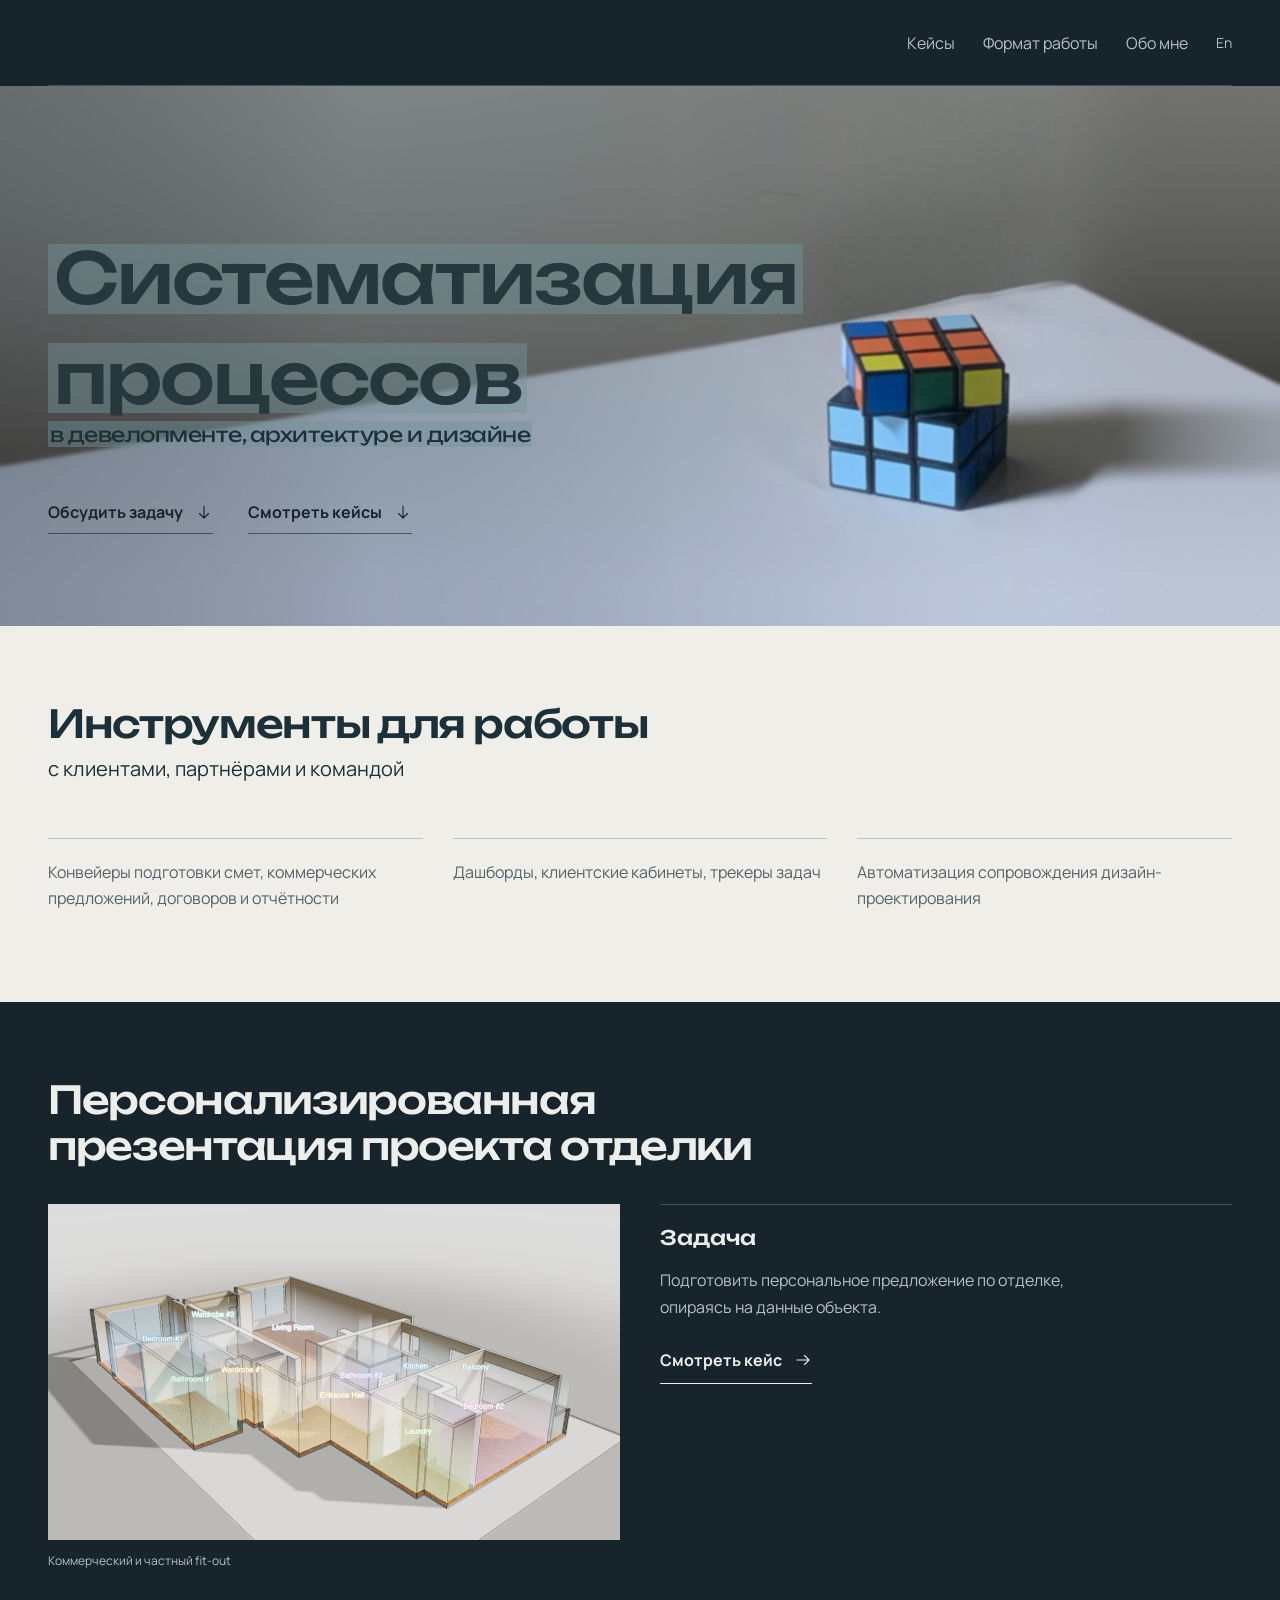
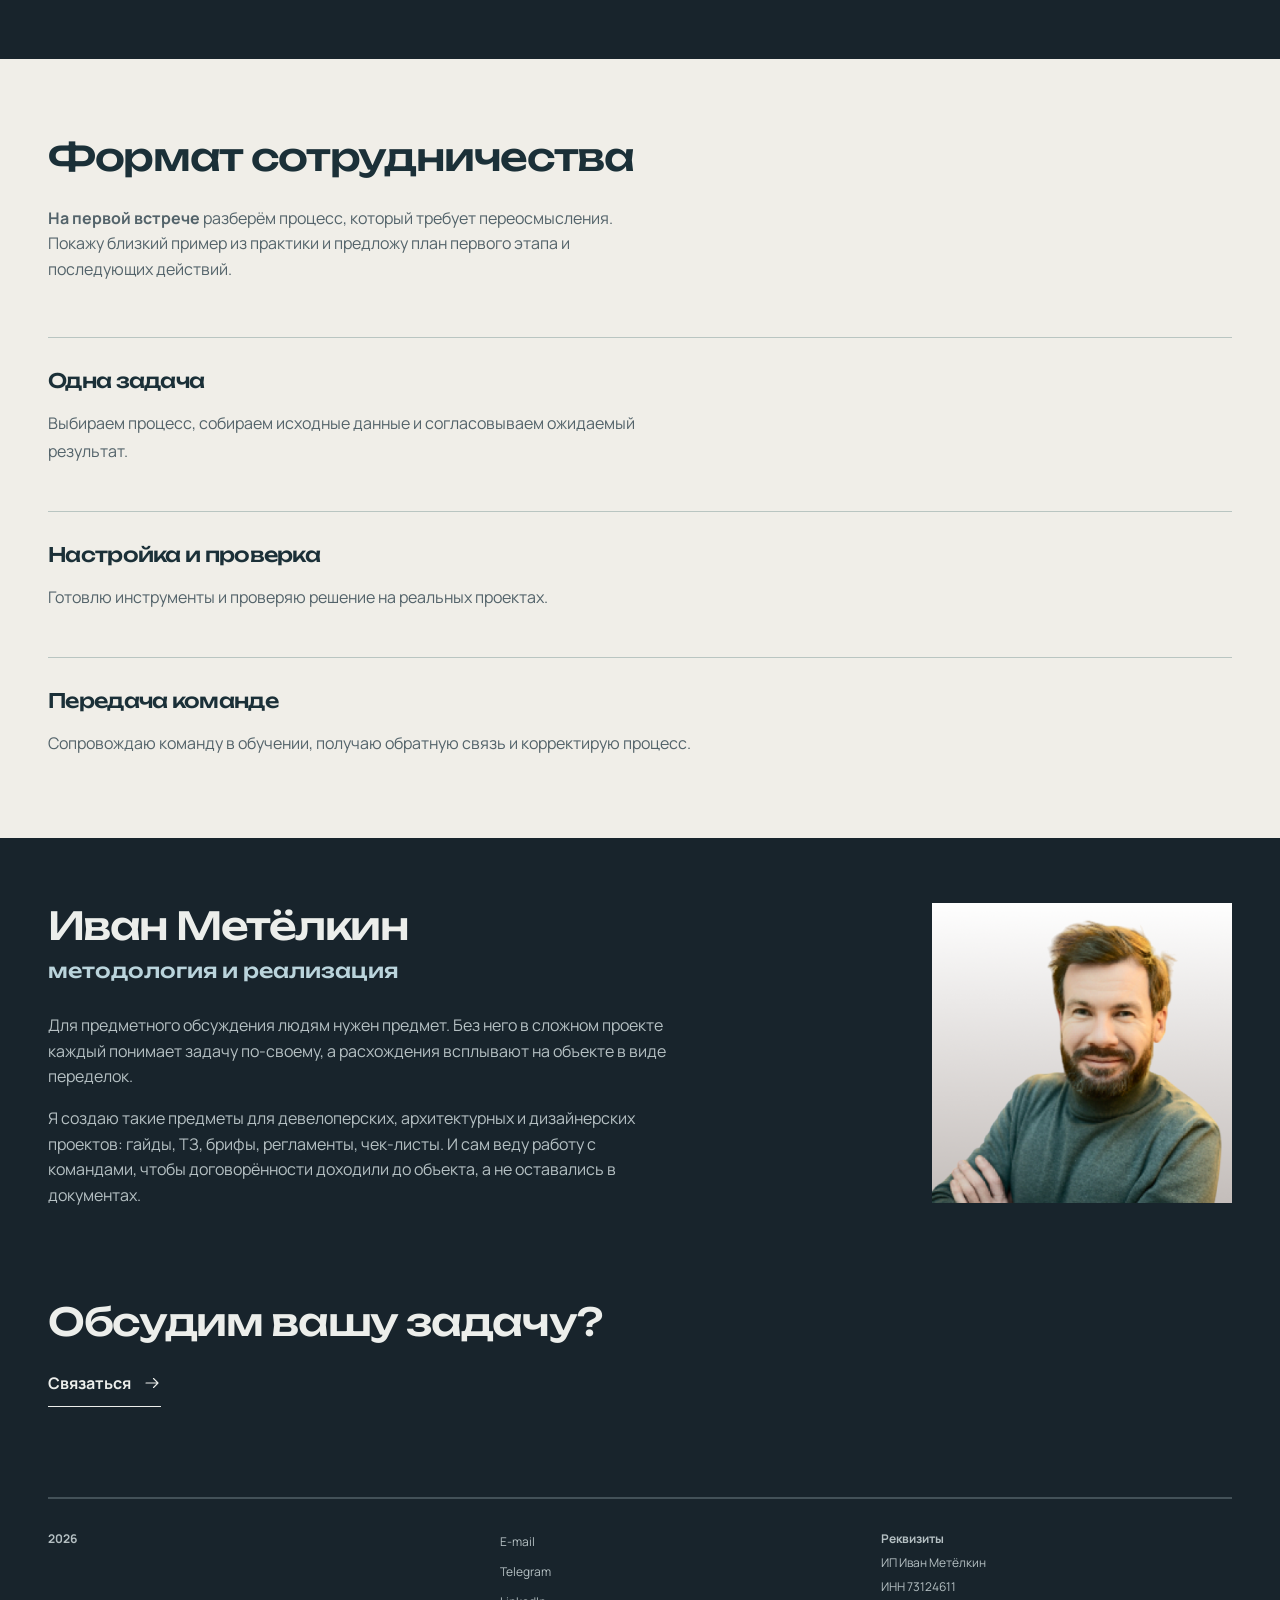
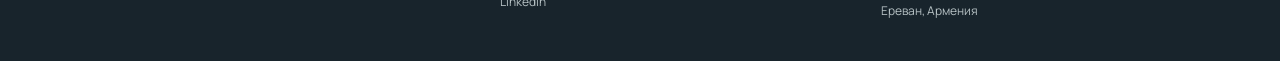
==== commit 2b6488ab: "Refine case tables and collaboration layout" ====
--- a/index.html
+++ b/index.html
@@ -1 +1 @@
-<!doctype html><html lang="ru"><head><meta charset="utf-8"><meta name="viewport" content="width=device-width,initial-scale=1"><meta name="description" content="Систематизация процессов в девелопменте, архитектуре и дизайне."><title>Метелкин Иван — систематизация процессов</title><link rel="stylesheet" href="/site.css?v=34"></head><body class="home-page"><header class="simple-header wrap"><nav aria-label="Навигация"><a href="/#cases">Кейсы</a><a href="/#approach">Формат работы</a><a href="/#about">Обо мне</a><a class="lang-pending" href="/en/" lang="en" aria-label="English">En</a></nav></header><main><section class="home-hero"><div class="wrap home-hero-copy"><h1><span class="hero-title"><span>Систематизация</span><span>процессов</span></span><span class="hero-subtitle-wrap"><span class="hero-subtitle">в девелопменте, архитектуре и дизайне</span></span></h1><div class="home-actions"><a href="#contact">Обсудить задачу <svg class="icon" viewBox="0 0 24 24" aria-hidden="true"><path d="M12 4v16m-6-6 6 6 6-6"/></svg></a><a href="#cases">Смотреть кейсы <svg class="icon" viewBox="0 0 24 24" aria-hidden="true"><path d="M12 4v16m-6-6 6 6 6-6"/></svg></a></div></div><img class="home-hero-image" src="/background_2400x1350_v2.jpg" alt="Кубик Рубика на светлом фоне" fetchpriority="high"></section><section class="light"><div class="wrap section tools-section"><h2>Инструменты для работы <span>с клиентами, партнёрами и командой</span></h2><div class="tools-list"><p>Конвейеры подготовки смет, коммерческих предложений, договоров и отчётности</p><p>Дашборды, клиентские кабинеты, трекеры задач</p><p>Автоматизация сопровождения дизайн-проектирования</p></div></div></section><section id="cases"><div class="wrap section case-feature"><h2><a class="case-title-link" href="/cases/e57/">Персонализированная презентация проекта отделки</a></h2><div class="case-feature-grid"><figure><a class="case-image-link" href="/cases/e57/" aria-label="Открыть кейс: Персонализированная презентация проекта отделки"><img src="/cases/e57/model-reference.png" alt="Модель квартиры для презентации проекта отделки"></a><figcaption>Коммерческий и частный fit-out</figcaption></figure><div class="case-feature-info"><h3>Задача</h3><p>Подготовить персональное предложение по отделке, опираясь на данные объекта.</p><a class="text-link" href="/cases/e57/">Смотреть кейс <svg class="icon" viewBox="0 0 24 24" aria-hidden="true"><path d="M4 12h16m-6-6 6 6-6 6"/></svg></a></div></div></div></section><section id="approach" class="light"><div class="wrap section format-section"><h2>Формат сотрудничества</h2><p class="format-lead"><b>На первой встрече</b> разберём процесс, который требует переосмысления. Покажу близкий пример из практики и предложу план первого этапа и последующих действий.</p><div class="format-steps"><article><span>01</span><div><h3>Одна задача</h3><p>Выбираем процесс, собираем исходные данные и согласовываем ожидаемый результат.</p></div></article><article><span>02</span><div><h3>Настройка и проверка</h3><p>Готовлю инструменты и проверяю решение на реальных проектах.</p></div></article><article><span>03</span><div><h3>Передача команде</h3><p>Сопровождаю команду в обучении, получаю обратную связь и корректирую процесс.</p></div></article></div></div></section><section id="about" class="wrap section home-about"><div><h2>Иван Метёлкин</h2><p class="about-role">методология и реализация</p><p>Для предметного обсуждения людям нужен предмет. Без него в сложном проекте каждый понимает задачу по-своему, а расхождения всплывают на объекте в виде переделок.</p><p>Я создаю такие предметы для девелоперских, архитектурных и дизайнерских проектов: гайды, ТЗ, брифы, регламенты, чек-листы. И сам веду работу с командами, чтобы договорённости доходили до объекта, а не оставались в документах.</p></div><img src="/portrait.png" alt="Иван Метёлкин" loading="lazy"></section><section id="contact" class="wrap home-contact"><h2>Обсудим вашу задачу?</h2><button type="button" class="text-link contact-open" id="contactOpen" aria-haspopup="dialog" aria-controls="contactDialog">Связаться <svg class="icon" viewBox="0 0 24 24" aria-hidden="true"><path d="M4 12h16m-6-6 6 6-6 6"/></svg></button></section></main><footer class="wrap footer site-footer"><div><strong>2026</strong></div><div class="footer-links"><a href="mailto:metelki@gmail.com">E-mail</a><a href="https://t.me/IvanMetelkin" target="_blank" rel="noopener noreferrer">Telegram</a><a href="https://linkedin.com/in/IvanMetelkin" target="_blank" rel="noopener noreferrer">LinkedIn</a></div><div class="company-details"><strong>Реквизиты</strong><span>ИП Иван Метёлкин</span><span>ИНН 73124611</span><span>Ереван, Армения</span></div></footer><dialog id="contactDialog" aria-labelledby="dialogTitle" aria-describedby="dialogNote"><div class="dialog-heading"><h2 id="dialogTitle">Связаться</h2><button type="button" class="dialog-close" id="dialogClose" aria-label="Закрыть окно">×</button></div><form id="contactForm"><label for="contactName">Ваше имя</label><input id="contactName" name="name" autocomplete="name" required maxlength="150"><label for="contactDetails">Контакт</label><input id="contactDetails" name="contact" autocomplete="off" required maxlength="200" placeholder="E-mail, телефон или Telegram"><label for="contactQuestion">Что хотите обсудить</label><textarea id="contactQuestion" name="question" rows="5" required maxlength="3000"></textarea><label class="contact-trap" aria-hidden="true">Сайт<input name="website" tabindex="-1" autocomplete="off"></label><p id="dialogNote" role="status" aria-live="polite">Отправьте сообщение, и я свяжусь с вами</p><button type="submit" class="dialog-submit">Отправить</button></form></dialog><script src="/contact-config.js?v=2" defer></script><script src="/contact.js?v=6" defer></script></body></html>+<!doctype html><html lang="ru"><head><meta charset="utf-8"><meta name="viewport" content="width=device-width,initial-scale=1"><meta name="description" content="Систематизация процессов в девелопменте, архитектуре и дизайне."><title>Метелкин Иван — систематизация процессов</title><link rel="stylesheet" href="/site.css?v=36"></head><body class="home-page"><header class="simple-header wrap"><nav aria-label="Навигация"><a href="/#cases">Кейсы</a><a href="/#approach">Формат работы</a><a href="/#about">Обо мне</a><a class="lang-pending" href="/en/" lang="en" aria-label="English">En</a></nav></header><main><section class="home-hero"><div class="wrap home-hero-copy"><h1><span class="hero-title"><span>Систематизация</span><span>процессов</span></span><span class="hero-subtitle-wrap"><span class="hero-subtitle">в девелопменте, архитектуре и дизайне</span></span></h1><div class="home-actions"><a href="#contact">Обсудить задачу <svg class="icon" viewBox="0 0 24 24" aria-hidden="true"><path d="M12 4v16m-6-6 6 6 6-6"/></svg></a><a href="#cases">Смотреть кейсы <svg class="icon" viewBox="0 0 24 24" aria-hidden="true"><path d="M12 4v16m-6-6 6 6 6-6"/></svg></a></div></div><img class="home-hero-image" src="/background_2400x1350_v2.jpg" alt="Кубик Рубика на светлом фоне" fetchpriority="high"></section><section class="light"><div class="wrap section tools-section"><h2>Инструменты для работы <span>с клиентами, партнёрами и командой</span></h2><div class="tools-list"><p>Конвейеры подготовки смет, коммерческих предложений, договоров и отчётности</p><p>Дашборды, клиентские кабинеты, трекеры задач</p><p>Автоматизация сопровождения дизайн-проектирования</p></div></div></section><section id="cases"><div class="wrap section case-feature"><h2><a class="case-title-link" href="/cases/e57/">Персонализированная презентация проекта отделки</a></h2><div class="case-feature-grid"><figure><a class="case-image-link" href="/cases/e57/" aria-label="Открыть кейс: Персонализированная презентация проекта отделки"><img src="/cases/e57/model-reference.png" alt="Модель квартиры для презентации проекта отделки"></a><figcaption>Коммерческий и частный fit-out</figcaption></figure><div class="case-feature-info"><h3>Задача</h3><p>Подготовить персональное предложение по отделке, опираясь на данные объекта.</p><a class="text-link" href="/cases/e57/">Смотреть кейс <svg class="icon" viewBox="0 0 24 24" aria-hidden="true"><path d="M4 12h16m-6-6 6 6-6 6"/></svg></a></div></div></div></section><section id="approach" class="light"><div class="wrap section format-section"><h2>Формат сотрудничества</h2><p class="format-lead"><b>На первой встрече</b> разберём процесс, который требует переосмысления. Покажу близкий пример из практики и предложу план первого этапа и последующих действий.</p><div class="format-steps"><article><div><h3>Одна задача</h3><p>Выбираем процесс, собираем исходные данные и согласовываем ожидаемый результат.</p></div></article><article><div><h3>Настройка и проверка</h3><p>Готовлю инструменты и проверяю решение на реальных проектах.</p></div></article><article><div><h3>Передача команде</h3><p>Сопровождаю команду в обучении, получаю обратную связь и корректирую процесс.</p></div></article></div></div></section><section id="about" class="wrap section home-about"><div><h2>Иван Метёлкин</h2><p class="about-role">методология и реализация</p><p>Для предметного обсуждения людям нужен предмет. Без него в сложном проекте каждый понимает задачу по-своему, а расхождения всплывают на объекте в виде переделок.</p><p>Я создаю такие предметы для девелоперских, архитектурных и дизайнерских проектов: гайды, ТЗ, брифы, регламенты, чек-листы. И сам веду работу с командами, чтобы договорённости доходили до объекта, а не оставались в документах.</p></div><img src="/portrait.png" alt="Иван Метёлкин" loading="lazy"></section><section id="contact" class="wrap home-contact"><h2>Обсудим вашу задачу?</h2><button type="button" class="text-link contact-open" id="contactOpen" aria-haspopup="dialog" aria-controls="contactDialog">Связаться <svg class="icon" viewBox="0 0 24 24" aria-hidden="true"><path d="M4 12h16m-6-6 6 6-6 6"/></svg></button></section></main><footer class="wrap footer site-footer"><div><strong>2026</strong></div><div class="footer-links"><a href="mailto:metelki@gmail.com">E-mail</a><a href="https://t.me/IvanMetelkin" target="_blank" rel="noopener noreferrer">Telegram</a><a href="https://linkedin.com/in/IvanMetelkin" target="_blank" rel="noopener noreferrer">LinkedIn</a></div><div class="company-details"><strong>Реквизиты</strong><span>ИП Иван Метёлкин</span><span>ИНН 73124611</span><span>Ереван, Армения</span></div></footer><dialog id="contactDialog" aria-labelledby="dialogTitle" aria-describedby="dialogNote"><div class="dialog-heading"><h2 id="dialogTitle">Связаться</h2><button type="button" class="dialog-close" id="dialogClose" aria-label="Закрыть окно">×</button></div><form id="contactForm"><label for="contactName">Ваше имя</label><input id="contactName" name="name" autocomplete="name" required maxlength="150"><label for="contactDetails">Контакт</label><input id="contactDetails" name="contact" autocomplete="off" required maxlength="200" placeholder="E-mail, телефон или Telegram"><label for="contactQuestion">Что хотите обсудить</label><textarea id="contactQuestion" name="question" rows="5" required maxlength="3000"></textarea><label class="contact-trap" aria-hidden="true">Сайт<input name="website" tabindex="-1" autocomplete="off"></label><p id="dialogNote" role="status" aria-live="polite">Отправьте сообщение, и я свяжусь с вами</p><button type="submit" class="dialog-submit">Отправить</button></form></dialog><script src="/contact-config.js?v=2" defer></script><script src="/contact.js?v=6" defer></script></body></html>
--- a/site.css
+++ b/site.css
@@ -10,7 +10,7 @@
 .hero-layout{display:block}.hero-copy{max-width:1050px}.hero-copy h1{font-size:clamp(44px,7vw,96px);max-width:17ch;line-height:1.1}.hero-copy p{max-width:64ch}.hero-foot{margin-top:90px}.case-list{display:grid;gap:24px}.case-card--pending{background:#e6e7e1}.case-card--pending:hover{background:#e6e7e1}.pending-visual{min-height:330px;background:#d5ddd8;display:flex;flex-direction:column;justify-content:space-between;padding:30px;color:#526b6d}.pending-visual span:first-child{font:500 clamp(48px,6vw,86px)/1 Unbounded,Arial,sans-serif;letter-spacing:-.04em}.pending-visual span:last-child{font-size:12px;letter-spacing:.1em;font-weight:700}.case-card--pending .case-read{color:#536e70}.case-card--pending h3{font-size:clamp(24px,2.6vw,36px)}@media(max-width:760px){.hero-copy h1{font-size:clamp(38px,9vw,60px);max-width:none}.hero-foot{margin-top:60px}.pending-visual{min-height:180px}.case-list{gap:16px}}@media(max-width:360px){.hero-copy h1{font-size:36px}}
 
 /* Personal site: the navigation and section labels carry their own hierarchy. */
-.site-header{font-size:15px}.site-header nav{gap:26px}.site-header nav a{font-size:15px}.header-cta{font-size:14px}.wordmark{font-size:13px}.icon{display:inline-block;width:18px;height:18px;fill:none;stroke:currentColor;stroke-width:1.5;stroke-linecap:round;stroke-linejoin:round;vertical-align:middle}.intro{padding:100px 0 105px;display:grid;grid-template-columns:minmax(0,2fr) minmax(220px,.8fr);gap:65px;align-items:end}.intro h1,.page-intro h1{font:500 clamp(43px,5.5vw,78px)/1.12 Unbounded,Arial,sans-serif;letter-spacing:-.04em;margin:0;max-width:18ch;text-wrap:balance}.intro-lead,.page-intro>p{font-size:clamp(18px,1.7vw,22px);line-height:1.6;color:#c4cfd0;max-width:65ch;margin:32px 0}.intro-aside{border-top:1px solid #809194;padding-top:18px;color:#c5d2d1}.intro-aside p{font-size:18px;line-height:1.5}.intro-aside span,.project-meta{font-size:12px;letter-spacing:.1em}.text-link{display:inline-flex;gap:12px;align-items:center;font-size:15px;font-weight:700;border-bottom:1px solid currentColor;padding:12px 0}.text-link:hover{opacity:.72}.problem{display:grid;grid-template-columns:1fr 1fr;gap:10%}.problem h2,.section-title h2,.list-heading h2,.about-page h2{font:500 clamp(29px,3vw,42px)/1.2 Unbounded,Arial,sans-serif;letter-spacing:-.035em;margin:0}.problem .lead{font-size:18px;color:#40565d}.problem-list{padding-top:5px}.problem-list p,.capability-list p{border-top:1px solid #b9c5c1;margin:0;padding:18px 0;font-size:17px}.section-title{display:grid;grid-template-columns:1fr 1fr;gap:35px}.section-title p{max-width:65ch;font-size:18px;line-height:1.65;margin:0;color:#c1cdce}.capability-list{margin:55px 0 30px;display:grid;grid-template-columns:1fr 1fr;gap:0 38px}.capability-list p{border-color:#52636b}.list-heading{display:flex;align-items:center;justify-content:space-between;gap:20px;margin-bottom:35px}.project-row{display:grid;grid-template-columns:1fr 1fr;gap:40px;align-items:center;border-top:1px solid #b9c5c1;padding-top:26px}.project-row img{width:100%;aspect-ratio:1.7;object-fit:cover}.project-row h3{font:500 clamp(22px,2.4vw,34px)/1.25 Unbounded,Arial,sans-serif;letter-spacing:-.035em;margin:24px 0 15px}.project-row p,.about-page p,.format-steps p{font-size:16px;line-height:1.7;max-width:65ch}.project-row p{color:#425b61}.project-meta{color:#4e696c;font-weight:700}.read-more{font-size:14px;font-weight:700;display:inline-flex;gap:9px;align-items:center;margin-top:20px}.page-intro{padding:100px 0 85px}.page-intro h1{max-width:22ch}.page-end{padding:65px 0 90px}.page-end p{max-width:60ch;color:#c2cdd0;font-size:18px;line-height:1.6}.format-steps article{display:grid;grid-template-columns:80px 1fr;gap:30px;border-top:1px solid #b9c5c1;padding:30px 0}.format-steps article span{font-size:14px;color:#4e696c}.format-steps h2{font:500 26px/1.25 Unbounded,Arial,sans-serif;letter-spacing:-.035em;margin:0}.format-steps p{color:#40565d}.about-page{display:grid;grid-template-columns:2fr 1fr;gap:12%;align-items:start}.about-page img{width:100%;max-width:320px}.about-page p{color:#40565d}.contact-page{min-height:65vh}.contact-page .contact-links{margin-top:40px}.contact h2{font-size:clamp(32px,4vw,52px)}@media(max-width:760px){.site-header nav{display:flex;order:3;width:100%;gap:18px;overflow:auto}.site-header nav a{font-size:14px;white-space:nowrap}.site-header{height:auto;min-height:70px;flex-wrap:wrap;padding:12px 0;gap:6px 12px}.header-cta{margin-left:auto}.intro{grid-template-columns:1fr;padding:65px 0;gap:45px}.intro h1,.page-intro h1{font-size:clamp(36px,9vw,55px);overflow-wrap:anywhere}.intro-aside{max-width:380px}.problem,.section-title,.about-page{grid-template-columns:1fr;gap:32px}.capability-list{grid-template-columns:1fr;margin:40px 0 24px}.list-heading{align-items:end}.project-row{grid-template-columns:1fr;gap:20px}.project-row img{aspect-ratio:1.65}.project-row h3{margin:14px 0}.page-intro{padding:65px 0}.format-steps article{grid-template-columns:45px 1fr;gap:15px}.about-page img{max-width:220px}.section{padding:75px 0}}
+.site-header{font-size:15px}.site-header nav{gap:26px}.site-header nav a{font-size:15px}.header-cta{font-size:14px}.wordmark{font-size:13px}.icon{display:inline-block;width:18px;height:18px;fill:none;stroke:currentColor;stroke-width:1.5;stroke-linecap:round;stroke-linejoin:round;vertical-align:middle}.intro{padding:100px 0 105px;display:grid;grid-template-columns:minmax(0,2fr) minmax(220px,.8fr);gap:65px;align-items:end}.intro h1,.page-intro h1{font:500 clamp(43px,5.5vw,78px)/1.12 Unbounded,Arial,sans-serif;letter-spacing:-.04em;margin:0;max-width:18ch;text-wrap:balance}.intro-lead,.page-intro>p{font-size:clamp(18px,1.7vw,22px);line-height:1.6;color:#c4cfd0;max-width:65ch;margin:32px 0}.intro-aside{border-top:1px solid #809194;padding-top:18px;color:#c5d2d1}.intro-aside p{font-size:18px;line-height:1.5}.intro-aside span,.project-meta{font-size:12px;letter-spacing:.1em}.text-link{display:inline-flex;gap:12px;align-items:center;font-size:15px;font-weight:700;border-bottom:1px solid currentColor;padding:12px 0}.text-link:hover{opacity:.72}.problem{display:grid;grid-template-columns:1fr 1fr;gap:10%}.problem h2,.section-title h2,.list-heading h2,.about-page h2{font:500 clamp(29px,3vw,42px)/1.2 Unbounded,Arial,sans-serif;letter-spacing:-.035em;margin:0}.problem .lead{font-size:18px;color:#40565d}.problem-list{padding-top:5px}.problem-list p,.capability-list p{border-top:1px solid #b9c5c1;margin:0;padding:18px 0;font-size:17px}.section-title{display:grid;grid-template-columns:1fr 1fr;gap:35px}.section-title p{max-width:65ch;font-size:18px;line-height:1.65;margin:0;color:#c1cdce}.capability-list{margin:55px 0 30px;display:grid;grid-template-columns:1fr 1fr;gap:0 38px}.capability-list p{border-color:#52636b}.list-heading{display:flex;align-items:center;justify-content:space-between;gap:20px;margin-bottom:35px}.project-row{display:grid;grid-template-columns:1fr 1fr;gap:40px;align-items:center;border-top:1px solid #b9c5c1;padding-top:26px}.project-row img{width:100%;aspect-ratio:1.7;object-fit:cover}.project-row h3{font:500 clamp(22px,2.4vw,34px)/1.25 Unbounded,Arial,sans-serif;letter-spacing:-.035em;margin:24px 0 15px}.project-row p,.about-page p,.format-steps p{font-size:16px;line-height:1.7;max-width:65ch}.project-row p{color:#425b61}.project-meta{color:#4e696c;font-weight:700}.read-more{font-size:14px;font-weight:700;display:inline-flex;gap:9px;align-items:center;margin-top:20px}.page-intro{padding:100px 0 85px}.page-intro h1{max-width:22ch}.page-end{padding:65px 0 90px}.page-end p{max-width:60ch;color:#c2cdd0;font-size:18px;line-height:1.6}.format-steps article{display:grid;grid-template-columns:minmax(0,1fr);gap:0;border-top:1px solid #b9c5c1;padding:30px 0}.format-steps article span{font-size:14px;color:#4e696c}.format-steps h2{font:500 26px/1.25 Unbounded,Arial,sans-serif;letter-spacing:-.035em;margin:0}.format-steps p{color:#40565d}.about-page{display:grid;grid-template-columns:2fr 1fr;gap:12%;align-items:start}.about-page img{width:100%;max-width:320px}.about-page p{color:#40565d}.contact-page{min-height:65vh}.contact-page .contact-links{margin-top:40px}.contact h2{font-size:clamp(32px,4vw,52px)}@media(max-width:760px){.site-header nav{display:flex;order:3;width:100%;gap:18px;overflow:auto}.site-header nav a{font-size:14px;white-space:nowrap}.site-header{height:auto;min-height:70px;flex-wrap:wrap;padding:12px 0;gap:6px 12px}.header-cta{margin-left:auto}.intro{grid-template-columns:1fr;padding:65px 0;gap:45px}.intro h1,.page-intro h1{font-size:clamp(36px,9vw,55px);overflow-wrap:anywhere}.intro-aside{max-width:380px}.problem,.section-title,.about-page{grid-template-columns:1fr;gap:32px}.capability-list{grid-template-columns:1fr;margin:40px 0 24px}.list-heading{align-items:end}.project-row{grid-template-columns:1fr;gap:20px}.project-row img{aspect-ratio:1.65}.project-row h3{margin:14px 0}.page-intro{padding:65px 0}.format-steps article{grid-template-columns:minmax(0,1fr);gap:0}.about-page img{max-width:220px}.section{padding:75px 0}}
 @media(max-width:760px){.project-row>div,.project-row img{min-width:0;max-width:100%}.project-row h3{overflow-wrap:anywhere}}
 
 .intro-aside{border:0;padding:0}.intro-portrait{width:100%;aspect-ratio:1;object-fit:cover;object-position:center;max-width:370px}.intro-aside p{margin:15px 0 0;font-size:15px}.site-footer{display:grid;grid-template-columns:1.2fr 1fr 1fr;gap:30px;align-items:start;letter-spacing:0;font-size:14px;line-height:1.65}.site-footer>div{display:flex;flex-direction:column;align-items:flex-start;gap:4px}.site-footer strong{font-size:13px;color:#e8edeb}.site-footer a{min-height:0;padding:3px 0;color:#c6d1d1}.company-details span{color:#b9c9ca}@media(max-width:760px){.intro-aside{display:grid;grid-template-columns:minmax(0,190px) 1fr;gap:18px;align-items:end}.intro-aside p{font-size:14px}.site-footer{grid-template-columns:1fr 1fr;font-size:14px;gap:28px}.company-details{grid-column:1/-1}}@media(max-width:360px){.intro-aside{grid-template-columns:minmax(0,150px) 1fr}}
@@ -65,7 +65,7 @@
 .case-page .section h2,.case-page .closing h2,.case-page .home-about h2{font-size:var(--type-section)}
 .case-page .lead,.case-page .model-copy h3,.case-page .data-row strong,.case-page .decode-card figcaption strong,.case-page .gantt-intro h3,.case-page .proposal-title,.case-page .case-thesis,.case-page .step h3,.case-page .value-item h3,.case-page .role-box h3{font-size:var(--type-lead)}
 .case-page .body,.case-page .hero-intro p,.case-page .case-facts span,.case-page .step p,.case-page .decode-card figcaption p,.case-page .data-row,.case-page .work-scroll table,.case-page .gantt-work strong,.case-page .home-about p,.case-page .model-copy p,.case-page .case-footer,.case-page .portfolio-contact div:not(.eyebrow){font-size:var(--type-body)}
-.case-page .meta,.case-page .eyebrow,.case-page .case-facts strong,.case-page .caption,.case-page .frame-overlay,.case-page .model-label,.case-page .table-note,.case-page .decode-top,.case-page .decode-bottom,.case-page .decode-card figcaption span,.case-page .gantt-header,.case-page .gantt-work>span,.case-page .gantt-work small,.case-page .gantt-footer,.case-page .gantt-hint,.case-page .work-scroll th,.case-page .case-footer strong,.case-page .back-cases{font-size:var(--type-small)}
+.case-page .meta,.case-page .eyebrow,.case-page .caption,.case-page .frame-overlay,.case-page .model-label,.case-page .table-note,.case-page .decode-top,.case-page .decode-bottom,.case-page .decode-card figcaption span,.case-page .gantt-header,.case-page .gantt-work>span,.case-page .gantt-work small,.case-page .gantt-footer,.case-page .gantt-hint,.case-page .work-scroll th,.case-page .case-footer strong,.case-page .back-cases{font-size:var(--type-small)}
 .case-page .simple-header nav,.case-page .circle-link,.case-page .hero-link{font-size:var(--type-body)}
 .case-page .proposal-title{font-family:Unbounded,Arial,sans-serif;font-weight:500;line-height:1.3;letter-spacing:-.035em}
 .case-page .case-thesis{font-family:Unbounded,Arial,sans-serif;font-weight:500;line-height:1.35;letter-spacing:-.035em}
@@ -98,10 +98,13 @@
 .home-page .site-footer strong,.home-page .site-footer a,.home-page .site-footer .company-details span{color:var(--color-muted)}
 .case-page{color:var(--color-ink)}
 .case-page :is(.simple-header nav,.circle-link,.hero-link,.case-footer,.portfolio-contact div:not(.eyebrow),.body,.hero-intro p,.case-facts span,.step p,.decode-card figcaption p,.data-row,.work-scroll table,.gantt-work strong,.home-about p,.model-copy p){font-size:var(--type-body)}
-.case-page :is(.meta,.eyebrow,.case-facts strong,.caption,.frame-overlay,.model-label,.table-note,.decode-top,.decode-bottom,.decode-card figcaption span,.gantt-header,.gantt-work>span,.gantt-work small,.gantt-footer,.gantt-hint,.work-scroll th,.case-footer strong,.back-cases,.decode-actions button,.cloud-toggle){font-size:var(--type-small)}
+.case-page :is(.meta,.eyebrow,.caption,.frame-overlay,.model-label,.table-note,.decode-top,.decode-bottom,.decode-card figcaption span,.gantt-header,.gantt-work>span,.gantt-work small,.gantt-footer,.gantt-hint,.work-scroll th,.case-footer strong,.back-cases,.decode-actions button,.cloud-toggle){font-size:var(--type-small)}
+.case-page .case-facts strong{font-size:var(--type-body);font-weight:700}
 .case-page :is(.lead,.model-copy h3,.data-row strong,.decode-card figcaption strong,.gantt-intro h3,.proposal-title,.case-thesis,.step h3,.value-item h3,.role-box h3){font-size:var(--type-lead)}
 .case-page :is(.hero h1){font-size:var(--type-display)}
 .case-page :is(.section h2,.closing h2,.home-about h2){font-size:var(--type-section)}
 .case-page .light{color:var(--color-paper-ink)}
 .case-page .light :is(.body,.lead,.data-row,.work-scroll table,.gantt-work strong,.gantt-intro h3,.proposal-title,.case-thesis,.step p,.value-item p,.role-box p,.home-about p){color:var(--color-paper-ink)}
 .case-page .light :is(.meta,.eyebrow,.caption,.frame-overlay,.model-label,.decode-top,.decode-bottom,.gantt-header,.gantt-footer,.case-footer strong){color:var(--color-paper-muted)}
+.home-page .home-hero h1 .hero-title>span{white-space:nowrap;hyphens:none;overflow-wrap:normal}
+@media(max-width:420px){.home-page .home-hero h1{font-size:clamp(28px,9vw,36px);letter-spacing:-.055em}}
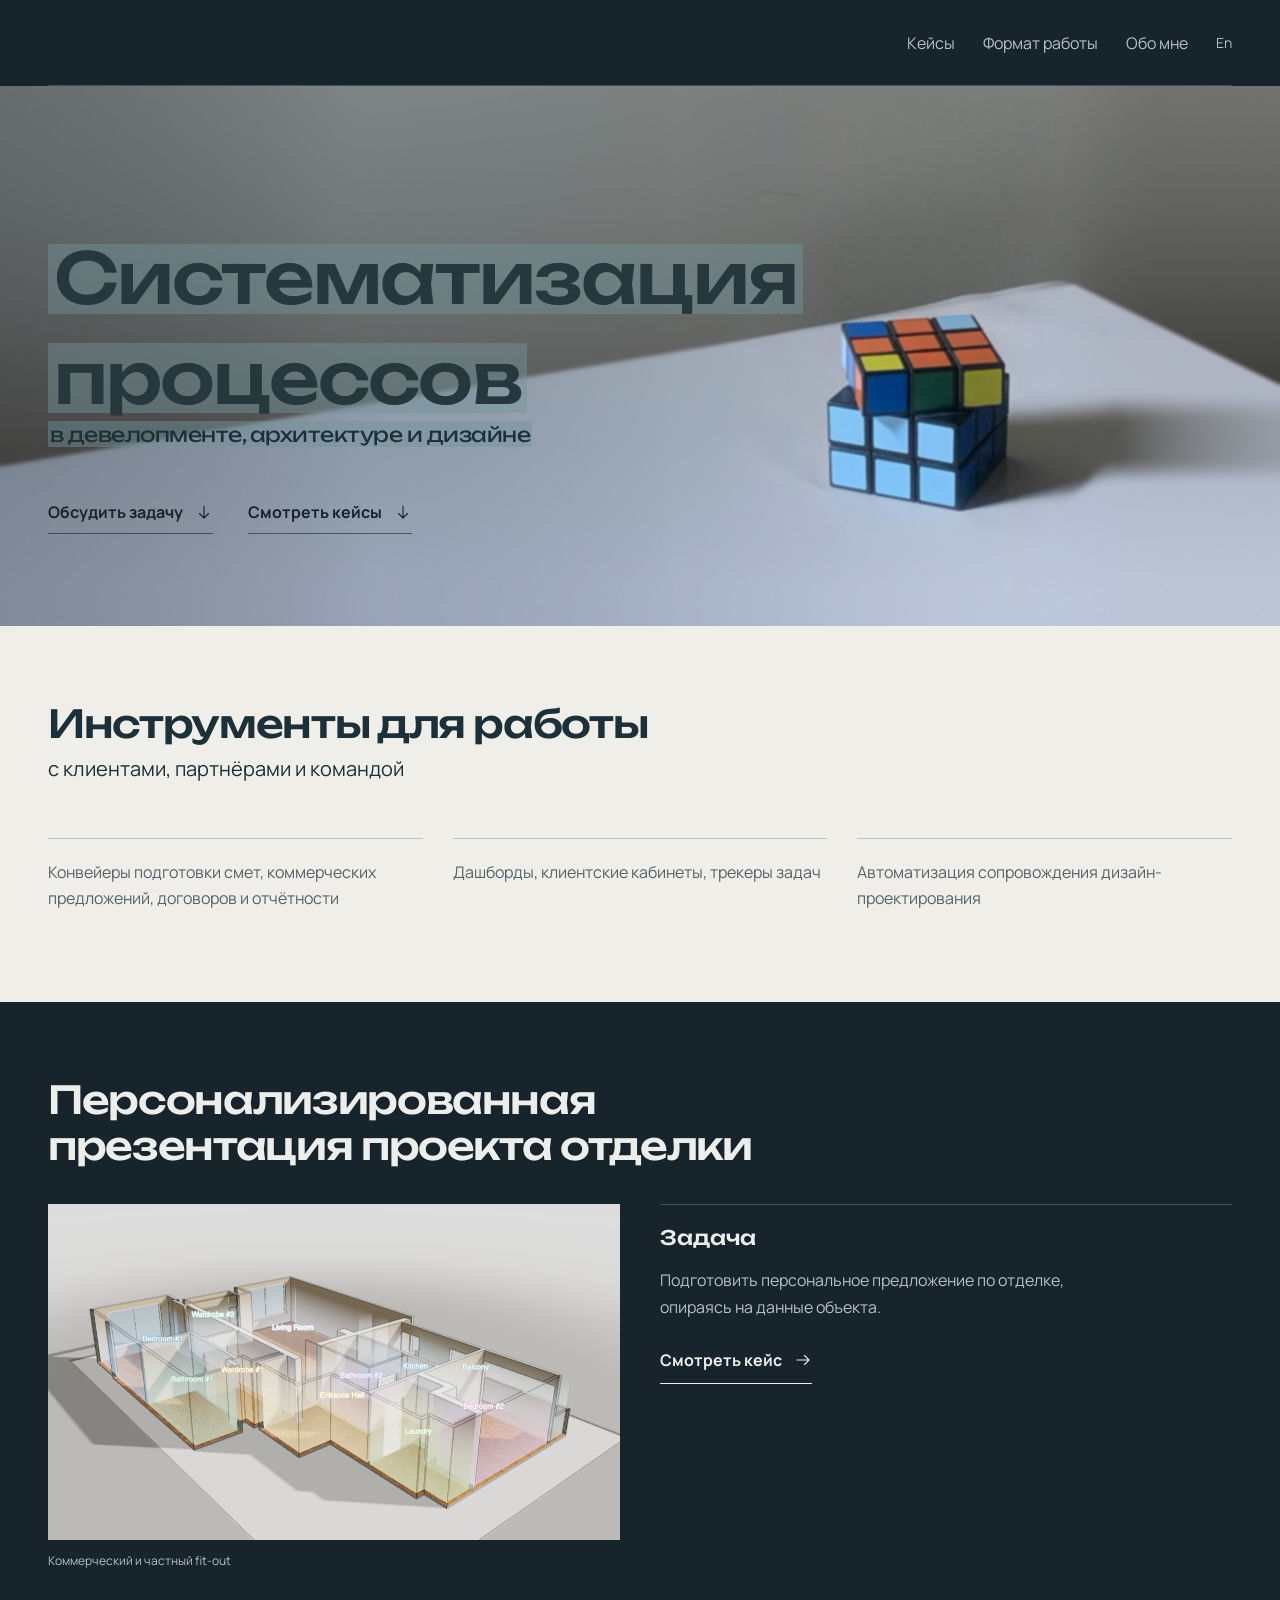
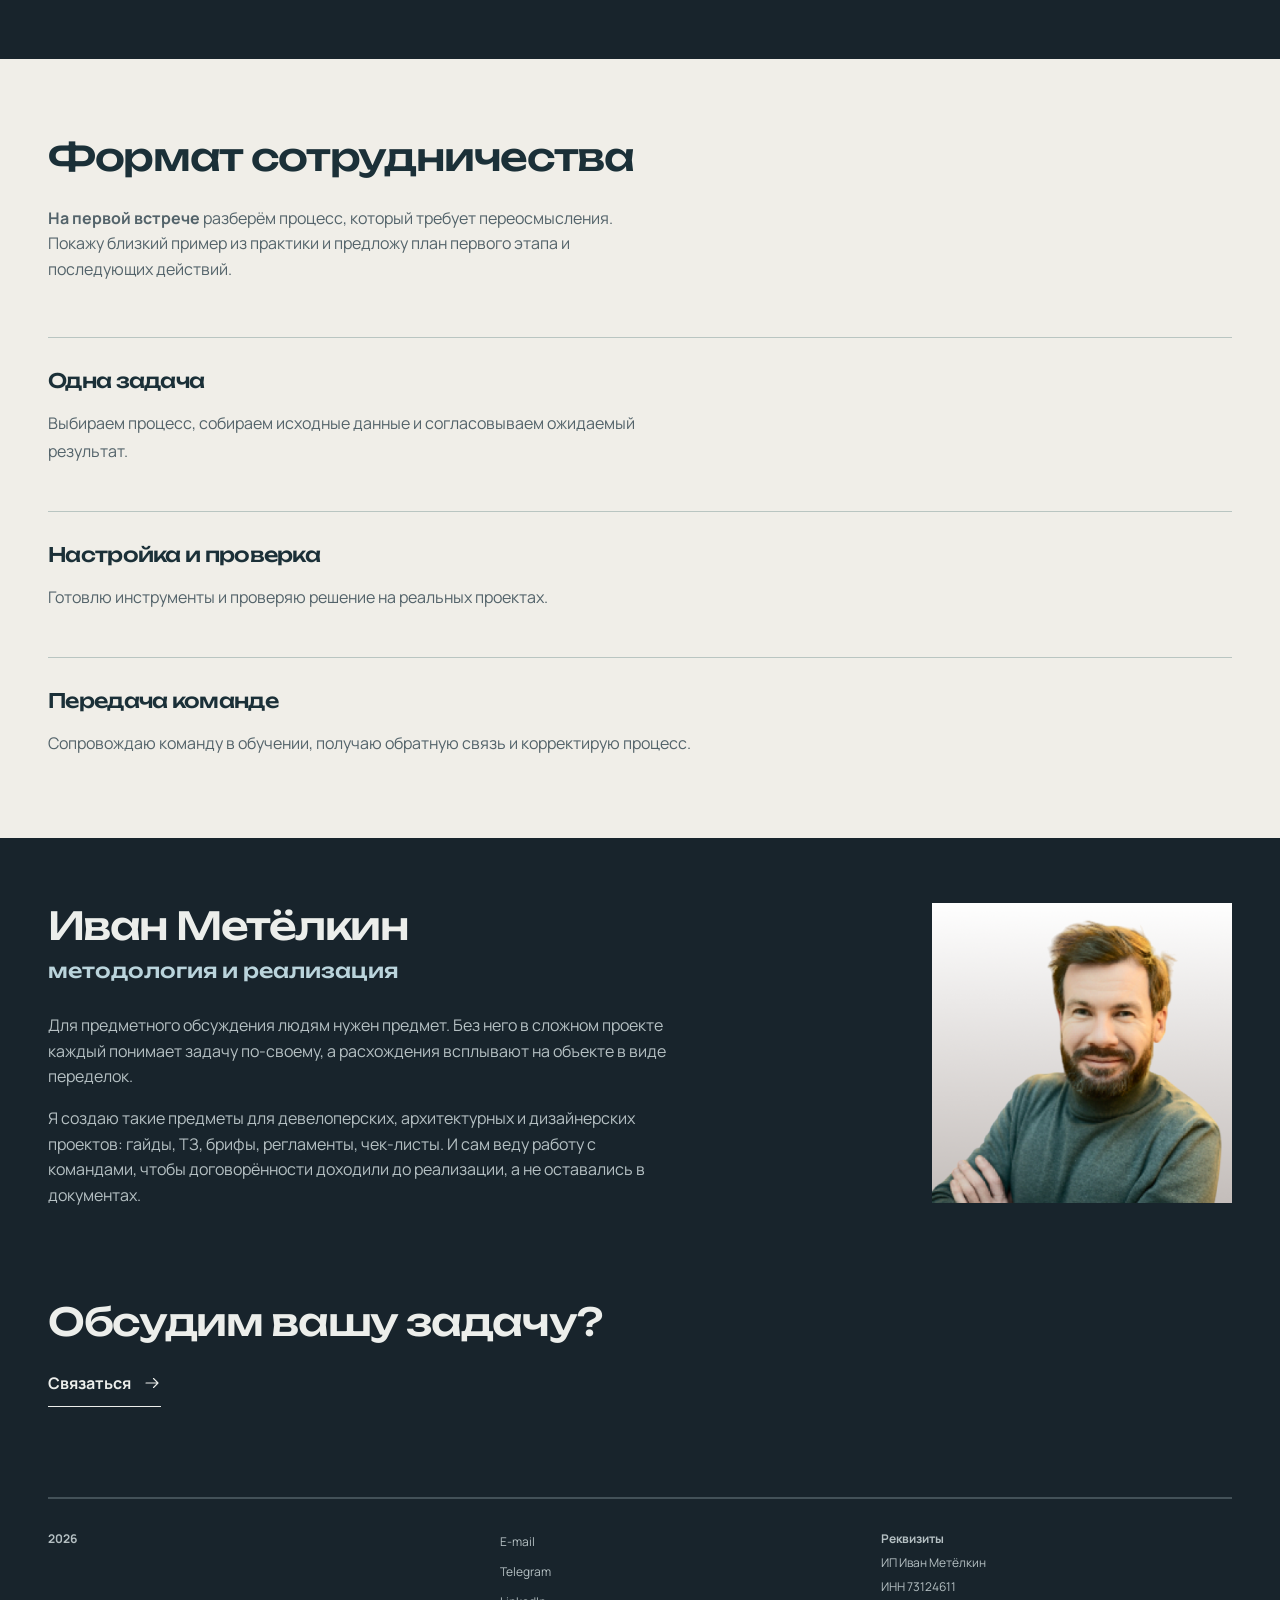
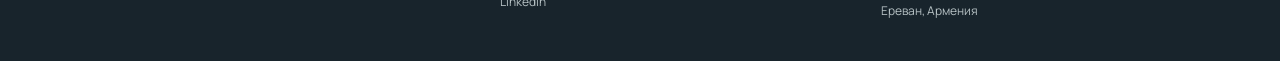
==== commit f0b1eb1d: "Refine case model and about copy" ====
--- a/index.html
+++ b/index.html
@@ -1 +1 @@
-<!doctype html><html lang="ru"><head><meta charset="utf-8"><meta name="viewport" content="width=device-width,initial-scale=1"><meta name="description" content="Систематизация процессов в девелопменте, архитектуре и дизайне."><title>Метелкин Иван — систематизация процессов</title><link rel="stylesheet" href="/site.css?v=36"></head><body class="home-page"><header class="simple-header wrap"><nav aria-label="Навигация"><a href="/#cases">Кейсы</a><a href="/#approach">Формат работы</a><a href="/#about">Обо мне</a><a class="lang-pending" href="/en/" lang="en" aria-label="English">En</a></nav></header><main><section class="home-hero"><div class="wrap home-hero-copy"><h1><span class="hero-title"><span>Систематизация</span><span>процессов</span></span><span class="hero-subtitle-wrap"><span class="hero-subtitle">в девелопменте, архитектуре и дизайне</span></span></h1><div class="home-actions"><a href="#contact">Обсудить задачу <svg class="icon" viewBox="0 0 24 24" aria-hidden="true"><path d="M12 4v16m-6-6 6 6 6-6"/></svg></a><a href="#cases">Смотреть кейсы <svg class="icon" viewBox="0 0 24 24" aria-hidden="true"><path d="M12 4v16m-6-6 6 6 6-6"/></svg></a></div></div><img class="home-hero-image" src="/background_2400x1350_v2.jpg" alt="Кубик Рубика на светлом фоне" fetchpriority="high"></section><section class="light"><div class="wrap section tools-section"><h2>Инструменты для работы <span>с клиентами, партнёрами и командой</span></h2><div class="tools-list"><p>Конвейеры подготовки смет, коммерческих предложений, договоров и отчётности</p><p>Дашборды, клиентские кабинеты, трекеры задач</p><p>Автоматизация сопровождения дизайн-проектирования</p></div></div></section><section id="cases"><div class="wrap section case-feature"><h2><a class="case-title-link" href="/cases/e57/">Персонализированная презентация проекта отделки</a></h2><div class="case-feature-grid"><figure><a class="case-image-link" href="/cases/e57/" aria-label="Открыть кейс: Персонализированная презентация проекта отделки"><img src="/cases/e57/model-reference.png" alt="Модель квартиры для презентации проекта отделки"></a><figcaption>Коммерческий и частный fit-out</figcaption></figure><div class="case-feature-info"><h3>Задача</h3><p>Подготовить персональное предложение по отделке, опираясь на данные объекта.</p><a class="text-link" href="/cases/e57/">Смотреть кейс <svg class="icon" viewBox="0 0 24 24" aria-hidden="true"><path d="M4 12h16m-6-6 6 6-6 6"/></svg></a></div></div></div></section><section id="approach" class="light"><div class="wrap section format-section"><h2>Формат сотрудничества</h2><p class="format-lead"><b>На первой встрече</b> разберём процесс, который требует переосмысления. Покажу близкий пример из практики и предложу план первого этапа и последующих действий.</p><div class="format-steps"><article><div><h3>Одна задача</h3><p>Выбираем процесс, собираем исходные данные и согласовываем ожидаемый результат.</p></div></article><article><div><h3>Настройка и проверка</h3><p>Готовлю инструменты и проверяю решение на реальных проектах.</p></div></article><article><div><h3>Передача команде</h3><p>Сопровождаю команду в обучении, получаю обратную связь и корректирую процесс.</p></div></article></div></div></section><section id="about" class="wrap section home-about"><div><h2>Иван Метёлкин</h2><p class="about-role">методология и реализация</p><p>Для предметного обсуждения людям нужен предмет. Без него в сложном проекте каждый понимает задачу по-своему, а расхождения всплывают на объекте в виде переделок.</p><p>Я создаю такие предметы для девелоперских, архитектурных и дизайнерских проектов: гайды, ТЗ, брифы, регламенты, чек-листы. И сам веду работу с командами, чтобы договорённости доходили до объекта, а не оставались в документах.</p></div><img src="/portrait.png" alt="Иван Метёлкин" loading="lazy"></section><section id="contact" class="wrap home-contact"><h2>Обсудим вашу задачу?</h2><button type="button" class="text-link contact-open" id="contactOpen" aria-haspopup="dialog" aria-controls="contactDialog">Связаться <svg class="icon" viewBox="0 0 24 24" aria-hidden="true"><path d="M4 12h16m-6-6 6 6-6 6"/></svg></button></section></main><footer class="wrap footer site-footer"><div><strong>2026</strong></div><div class="footer-links"><a href="mailto:metelki@gmail.com">E-mail</a><a href="https://t.me/IvanMetelkin" target="_blank" rel="noopener noreferrer">Telegram</a><a href="https://linkedin.com/in/IvanMetelkin" target="_blank" rel="noopener noreferrer">LinkedIn</a></div><div class="company-details"><strong>Реквизиты</strong><span>ИП Иван Метёлкин</span><span>ИНН 73124611</span><span>Ереван, Армения</span></div></footer><dialog id="contactDialog" aria-labelledby="dialogTitle" aria-describedby="dialogNote"><div class="dialog-heading"><h2 id="dialogTitle">Связаться</h2><button type="button" class="dialog-close" id="dialogClose" aria-label="Закрыть окно">×</button></div><form id="contactForm"><label for="contactName">Ваше имя</label><input id="contactName" name="name" autocomplete="name" required maxlength="150"><label for="contactDetails">Контакт</label><input id="contactDetails" name="contact" autocomplete="off" required maxlength="200" placeholder="E-mail, телефон или Telegram"><label for="contactQuestion">Что хотите обсудить</label><textarea id="contactQuestion" name="question" rows="5" required maxlength="3000"></textarea><label class="contact-trap" aria-hidden="true">Сайт<input name="website" tabindex="-1" autocomplete="off"></label><p id="dialogNote" role="status" aria-live="polite">Отправьте сообщение, и я свяжусь с вами</p><button type="submit" class="dialog-submit">Отправить</button></form></dialog><script src="/contact-config.js?v=2" defer></script><script src="/contact.js?v=6" defer></script></body></html>+<!doctype html><html lang="ru"><head><meta charset="utf-8"><meta name="viewport" content="width=device-width,initial-scale=1"><meta name="description" content="Систематизация процессов в девелопменте, архитектуре и дизайне."><title>Метелкин Иван — систематизация процессов</title><link rel="stylesheet" href="/site.css?v=36"></head><body class="home-page"><header class="simple-header wrap"><nav aria-label="Навигация"><a href="/#cases">Кейсы</a><a href="/#approach">Формат работы</a><a href="/#about">Обо мне</a><a class="lang-pending" href="/en/" lang="en" aria-label="English">En</a></nav></header><main><section class="home-hero"><div class="wrap home-hero-copy"><h1><span class="hero-title"><span>Систематизация</span><span>процессов</span></span><span class="hero-subtitle-wrap"><span class="hero-subtitle">в девелопменте, архитектуре и дизайне</span></span></h1><div class="home-actions"><a href="#contact">Обсудить задачу <svg class="icon" viewBox="0 0 24 24" aria-hidden="true"><path d="M12 4v16m-6-6 6 6 6-6"/></svg></a><a href="#cases">Смотреть кейсы <svg class="icon" viewBox="0 0 24 24" aria-hidden="true"><path d="M12 4v16m-6-6 6 6 6-6"/></svg></a></div></div><img class="home-hero-image" src="/background_2400x1350_v2.jpg" alt="Кубик Рубика на светлом фоне" fetchpriority="high"></section><section class="light"><div class="wrap section tools-section"><h2>Инструменты для работы <span>с клиентами, партнёрами и командой</span></h2><div class="tools-list"><p>Конвейеры подготовки смет, коммерческих предложений, договоров и отчётности</p><p>Дашборды, клиентские кабинеты, трекеры задач</p><p>Автоматизация сопровождения дизайн-проектирования</p></div></div></section><section id="cases"><div class="wrap section case-feature"><h2><a class="case-title-link" href="/cases/e57/">Персонализированная презентация проекта отделки</a></h2><div class="case-feature-grid"><figure><a class="case-image-link" href="/cases/e57/" aria-label="Открыть кейс: Персонализированная презентация проекта отделки"><img src="/cases/e57/model-reference.png" alt="Модель квартиры для презентации проекта отделки"></a><figcaption>Коммерческий и частный fit-out</figcaption></figure><div class="case-feature-info"><h3>Задача</h3><p>Подготовить персональное предложение по отделке, опираясь на данные объекта.</p><a class="text-link" href="/cases/e57/">Смотреть кейс <svg class="icon" viewBox="0 0 24 24" aria-hidden="true"><path d="M4 12h16m-6-6 6 6-6 6"/></svg></a></div></div></div></section><section id="approach" class="light"><div class="wrap section format-section"><h2>Формат сотрудничества</h2><p class="format-lead"><b>На первой встрече</b> разберём процесс, который требует переосмысления. Покажу близкий пример из практики и предложу план первого этапа и последующих действий.</p><div class="format-steps"><article><div><h3>Одна задача</h3><p>Выбираем процесс, собираем исходные данные и согласовываем ожидаемый результат.</p></div></article><article><div><h3>Настройка и проверка</h3><p>Готовлю инструменты и проверяю решение на реальных проектах.</p></div></article><article><div><h3>Передача команде</h3><p>Сопровождаю команду в обучении, получаю обратную связь и корректирую процесс.</p></div></article></div></div></section><section id="about" class="wrap section home-about"><div><h2>Иван Метёлкин</h2><p class="about-role">методология и реализация</p><p>Для предметного обсуждения людям нужен предмет. Без него в сложном проекте каждый понимает задачу по-своему, а расхождения всплывают на объекте в виде переделок.</p><p>Я создаю такие предметы для девелоперских, архитектурных и дизайнерских проектов: гайды, ТЗ, брифы, регламенты, чек-листы. И сам веду работу с командами, чтобы договорённости доходили до реализации, а не оставались в документах.</p></div><img src="/portrait.png" alt="Иван Метёлкин" loading="lazy"></section><section id="contact" class="wrap home-contact"><h2>Обсудим вашу задачу?</h2><button type="button" class="text-link contact-open" id="contactOpen" aria-haspopup="dialog" aria-controls="contactDialog">Связаться <svg class="icon" viewBox="0 0 24 24" aria-hidden="true"><path d="M4 12h16m-6-6 6 6-6 6"/></svg></button></section></main><footer class="wrap footer site-footer"><div><strong>2026</strong></div><div class="footer-links"><a href="mailto:metelki@gmail.com">E-mail</a><a href="https://t.me/IvanMetelkin" target="_blank" rel="noopener noreferrer">Telegram</a><a href="https://linkedin.com/in/IvanMetelkin" target="_blank" rel="noopener noreferrer">LinkedIn</a></div><div class="company-details"><strong>Реквизиты</strong><span>ИП Иван Метёлкин</span><span>ИНН 73124611</span><span>Ереван, Армения</span></div></footer><dialog id="contactDialog" aria-labelledby="dialogTitle" aria-describedby="dialogNote"><div class="dialog-heading"><h2 id="dialogTitle">Связаться</h2><button type="button" class="dialog-close" id="dialogClose" aria-label="Закрыть окно">×</button></div><form id="contactForm"><label for="contactName">Ваше имя</label><input id="contactName" name="name" autocomplete="name" required maxlength="150"><label for="contactDetails">Контакт</label><input id="contactDetails" name="contact" autocomplete="off" required maxlength="200" placeholder="E-mail, телефон или Telegram"><label for="contactQuestion">Что хотите обсудить</label><textarea id="contactQuestion" name="question" rows="5" required maxlength="3000"></textarea><label class="contact-trap" aria-hidden="true">Сайт<input name="website" tabindex="-1" autocomplete="off"></label><p id="dialogNote" role="status" aria-live="polite">Отправьте сообщение, и я свяжусь с вами</p><button type="submit" class="dialog-submit">Отправить</button></form></dialog><script src="/contact-config.js?v=2" defer></script><script src="/contact.js?v=6" defer></script></body></html>
